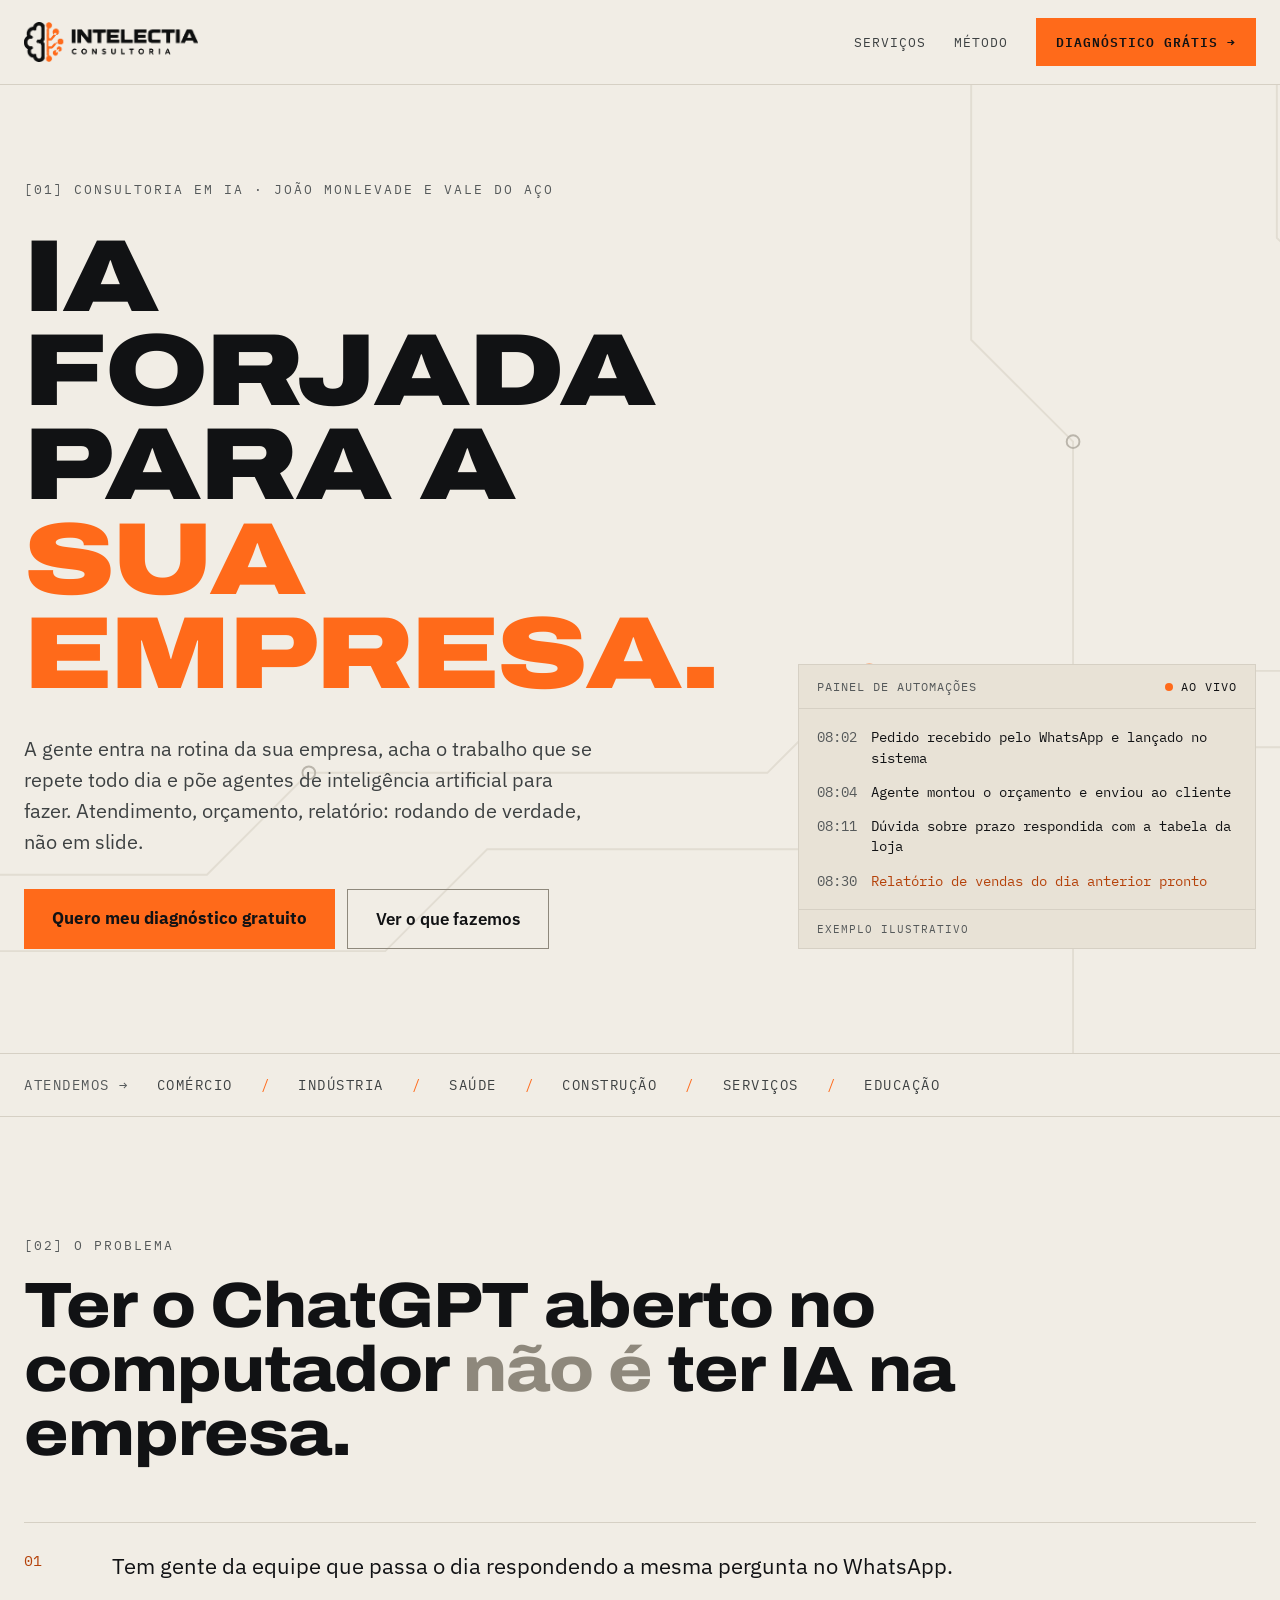
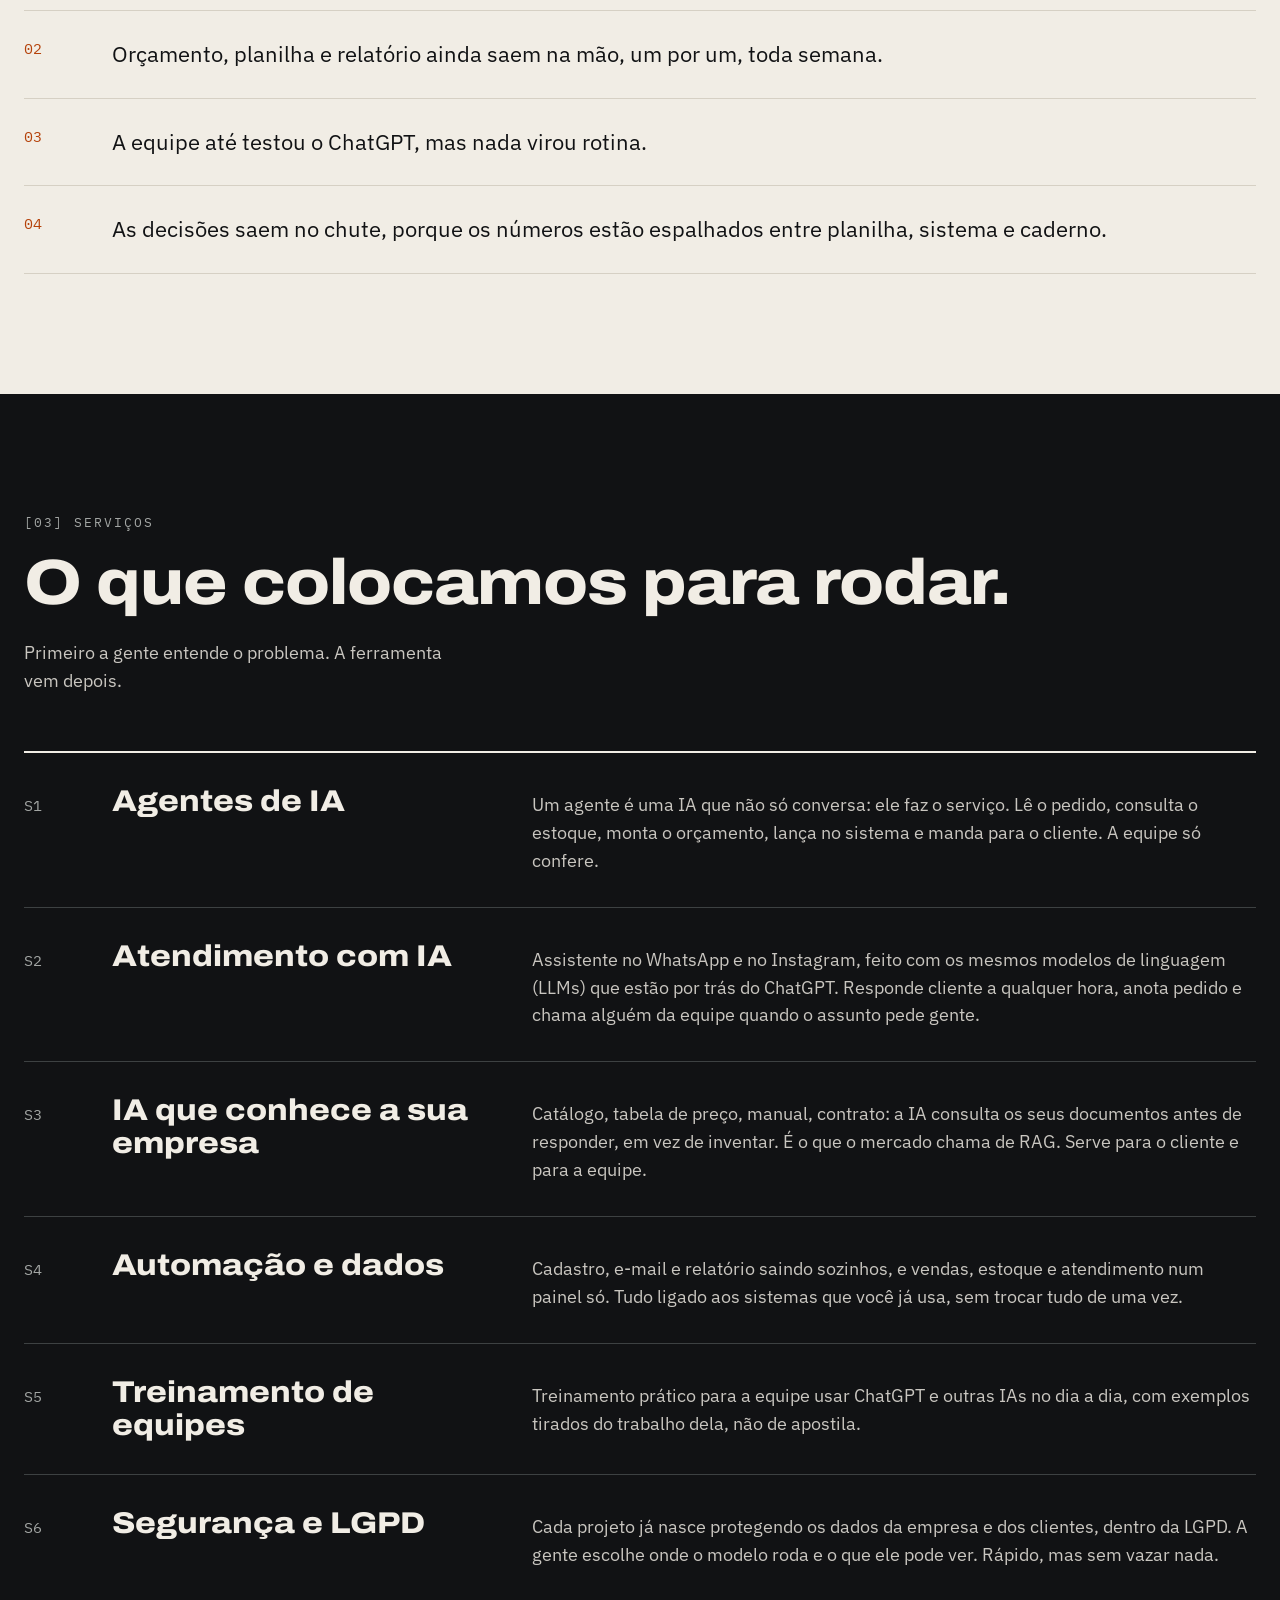
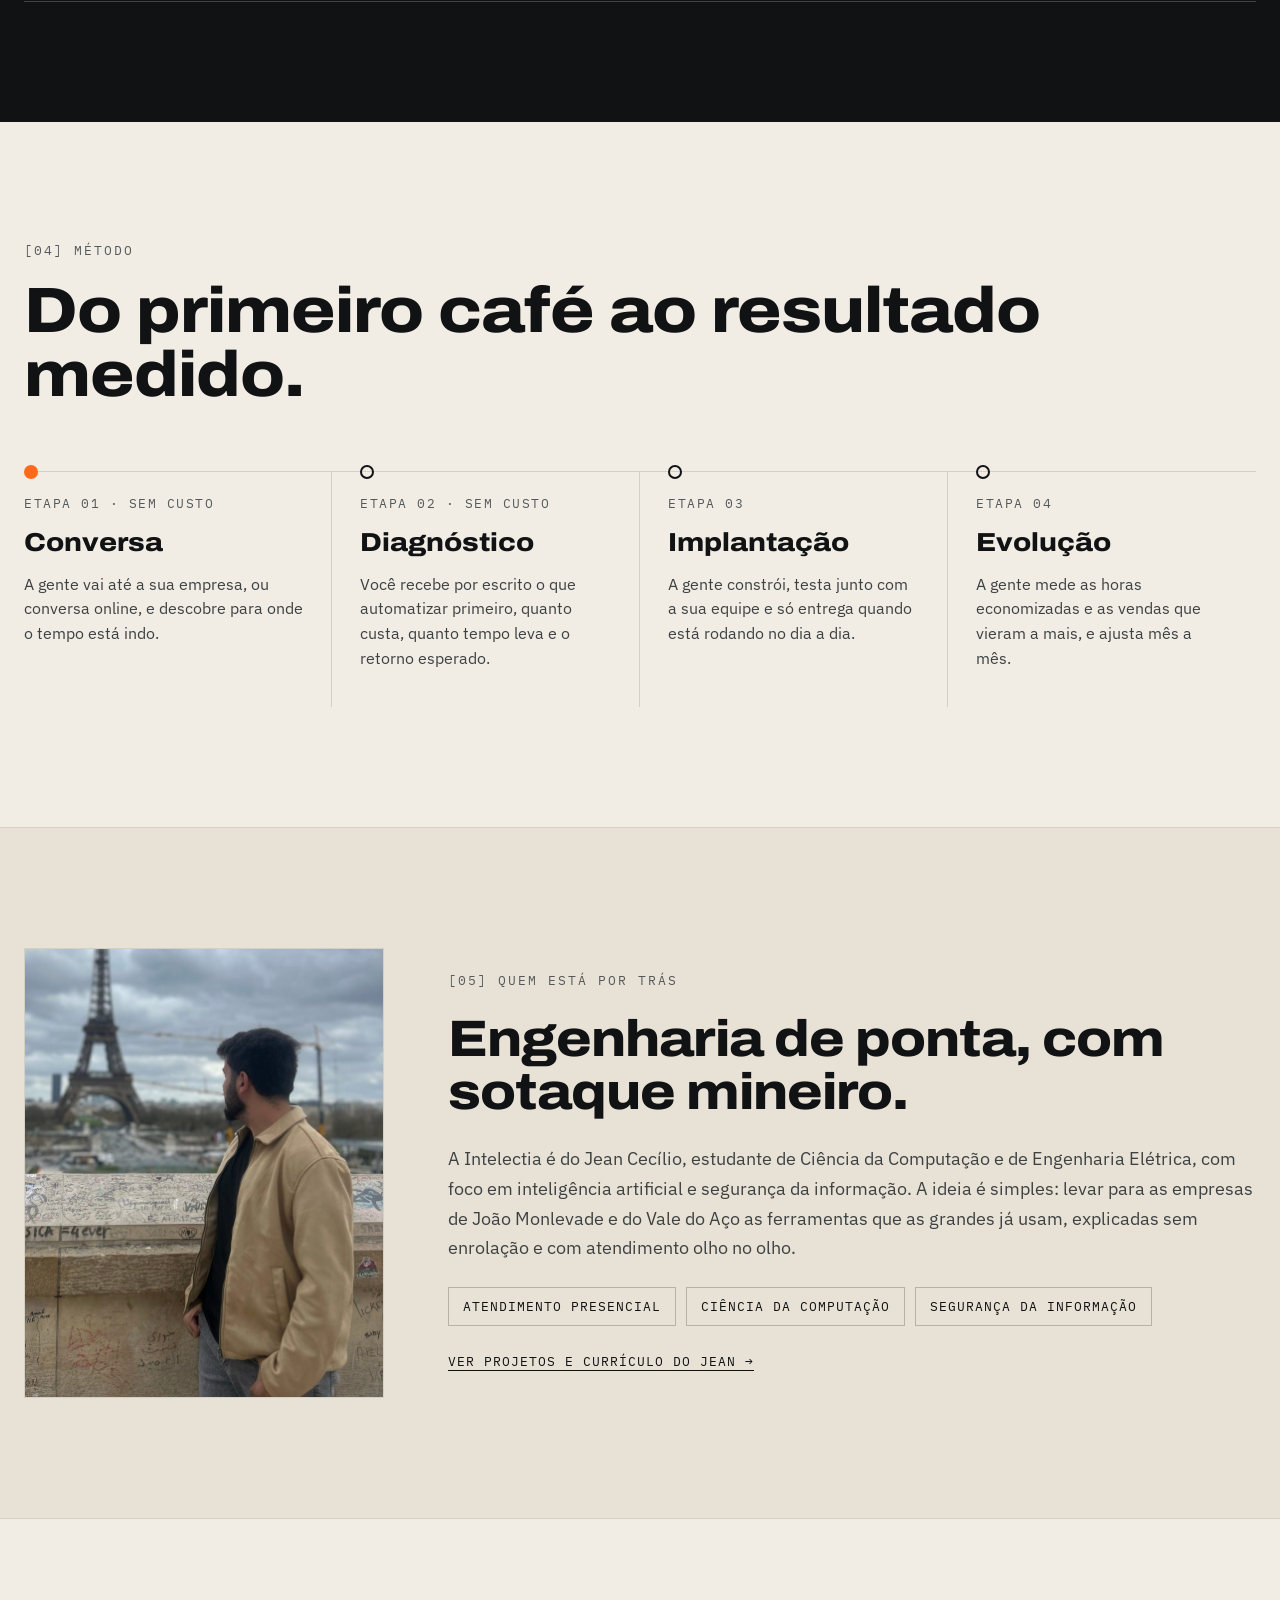
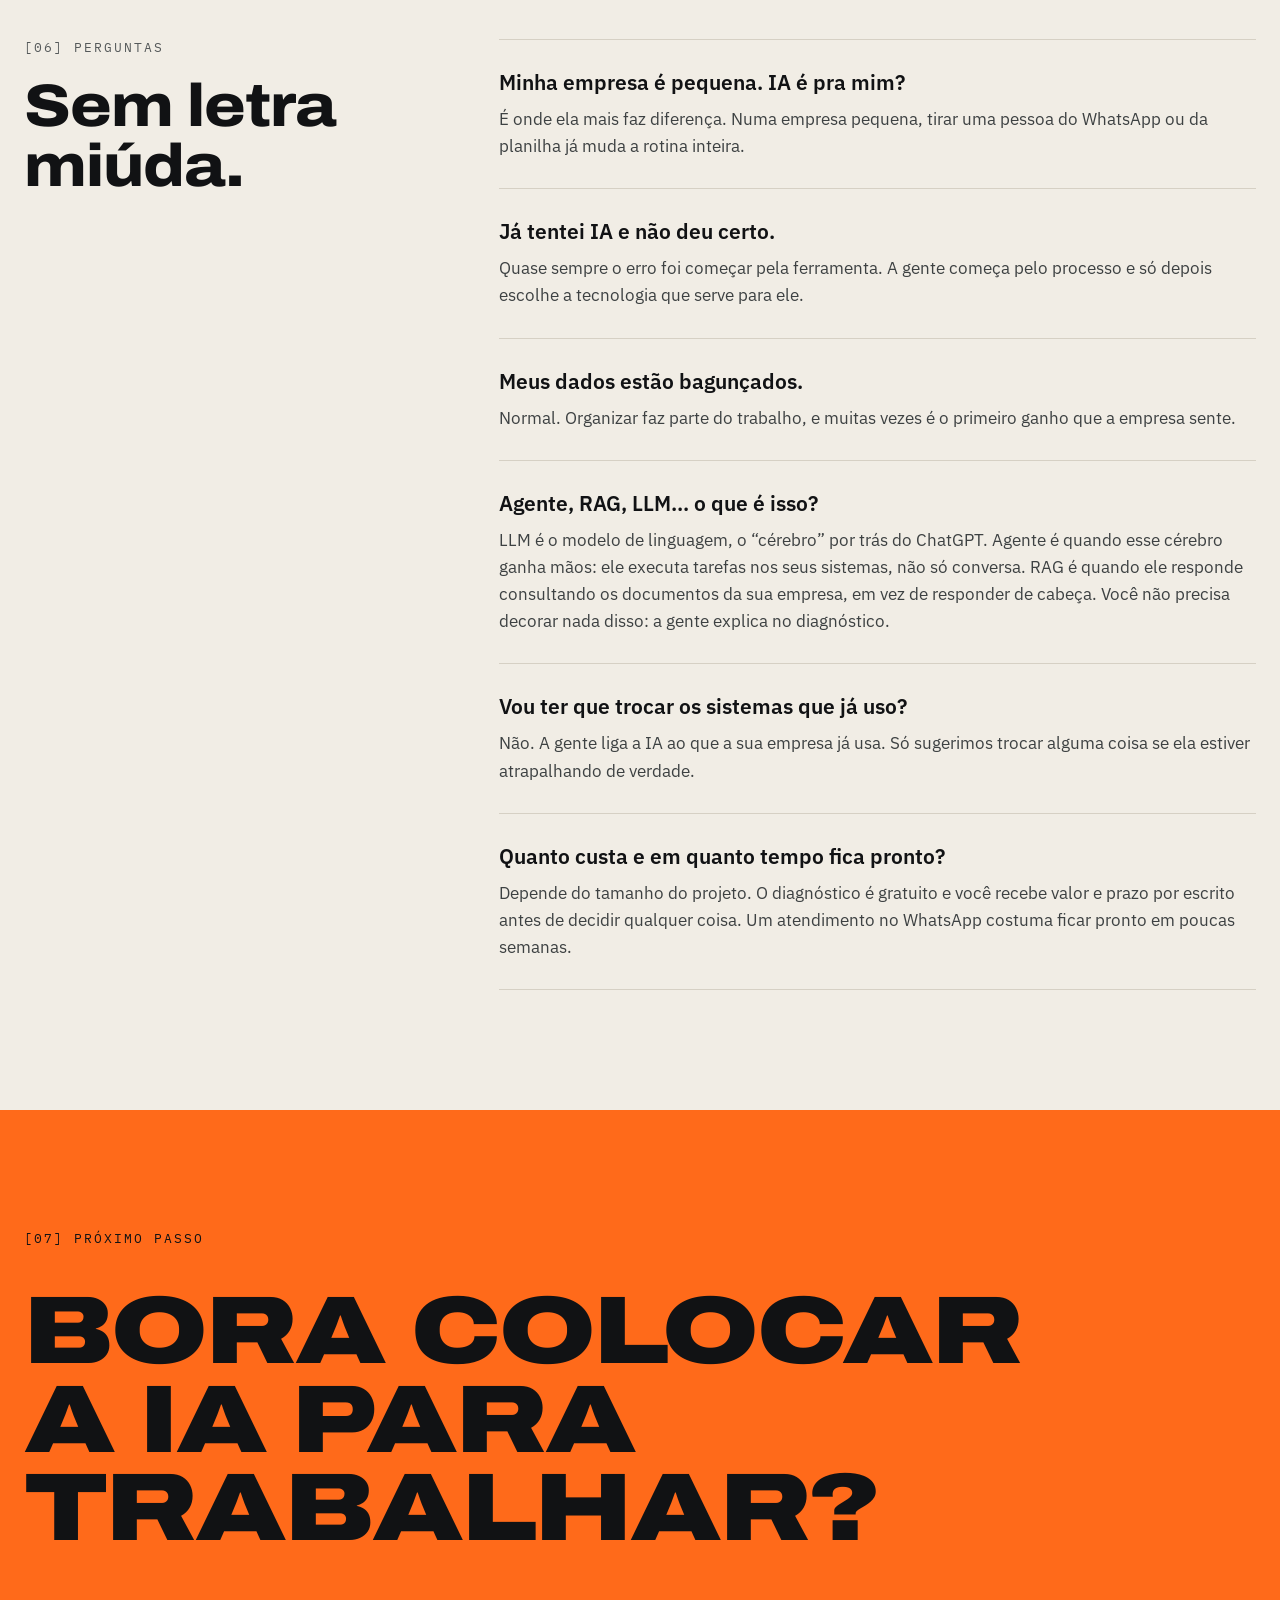
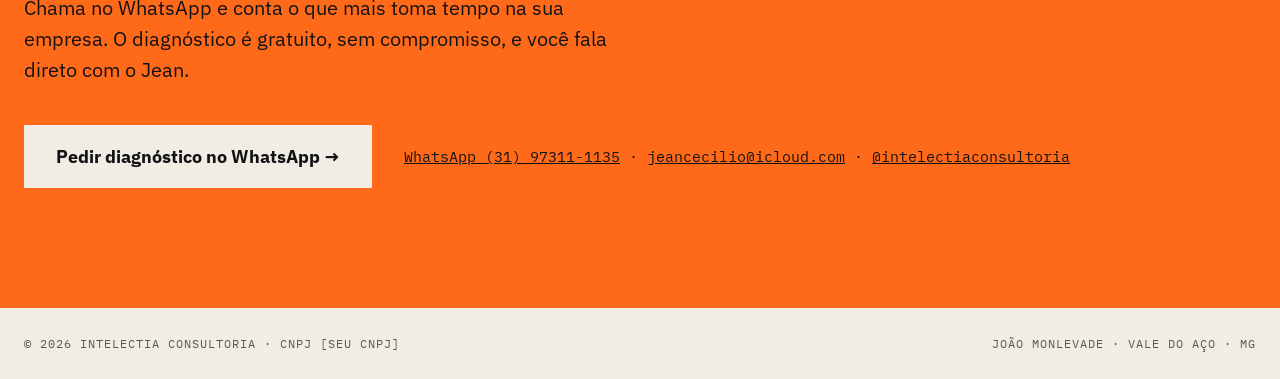
==== index.html @ af8f1d27 "Link para o site pessoal do Jean na seção do fundador - "Ver projetos e currículo do Jean →" abre je" ====
<!doctype html>
<html lang="pt-BR">
<head>
<meta charset="utf-8">
<meta name="viewport" content="width=device-width, initial-scale=1">
<title>Intelectia | Consultoria de IA em João Monlevade e Vale do Aço</title>
<meta name="description" content="Agentes de IA, atendimento no WhatsApp e automação para pequenas e médias empresas de João Monlevade e do Vale do Aço (MG). Diagnóstico gratuito.">
<!-- [SEU-DOMINIO]: troque em todo o projeto pelo domínio final (ex.: www.seudominio.com.br), aqui, no sitemap.xml e no robots.txt -->
<link rel="canonical" href="https://[SEU-DOMINIO]/">
<meta name="theme-color" content="#F1EDE5">
<meta property="og:type" content="website">
<meta property="og:locale" content="pt_BR">
<meta property="og:site_name" content="Intelectia Consultoria">
<meta property="og:url" content="https://[SEU-DOMINIO]/">
<meta property="og:title" content="Intelectia Consultoria | IA forjada para a sua empresa">
<meta property="og:description" content="Inteligência artificial para pequenas e médias empresas de João Monlevade e do Vale do Aço. Peça seu diagnóstico gratuito.">
<meta property="og:image" content="https://[SEU-DOMINIO]/assets/og-image.png">
<meta property="og:image:width" content="1200">
<meta property="og:image:height" content="630">
<meta property="og:image:alt" content="Intelectia Consultoria: IA forjada para a sua empresa. Consultoria em inteligência artificial em João Monlevade, MG.">
<meta name="twitter:card" content="summary_large_image">
<link rel="icon" href="assets/logo-icone.png">
<script type="application/ld+json">
{
  "@context": "https://schema.org",
  "@type": "ProfessionalService",
  "@id": "https://[SEU-DOMINIO]/#empresa",
  "name": "Intelectia Consultoria",
  "description": "Consultoria em inteligência artificial para pequenas e médias empresas: agentes de IA, atendimento com IA no WhatsApp e Instagram, assistentes com os documentos da empresa (RAG), automação, dados e painéis, treinamento de equipes e segurança e LGPD.",
  "url": "https://[SEU-DOMINIO]/",
  "logo": "https://[SEU-DOMINIO]/assets/logo-icone.png",
  "image": "https://[SEU-DOMINIO]/assets/og-image.png",
  "telephone": "+55-31-97311-1135",
  "email": "jeancecilio@icloud.com",
  "taxID": "[SEU CNPJ]",
  "address": {
    "@type": "PostalAddress",
    "addressLocality": "João Monlevade",
    "addressRegion": "MG",
    "addressCountry": "BR"
  },
  "areaServed": [
    { "@type": "City", "name": "João Monlevade" },
    { "@type": "Place", "name": "Vale do Aço, MG" }
  ],
  "founder": { "@type": "Person", "name": "Jean Cecílio", "url": "https://jeancecilio.vercel.app" },
  "knowsLanguage": "pt-BR",
  "sameAs": ["https://www.instagram.com/intelectiaconsultoria/"]
}
</script>
<link rel="preconnect" href="https://fonts.googleapis.com">
<link rel="preconnect" href="https://fonts.gstatic.com" crossorigin>
<link href="https://fonts.googleapis.com/css2?family=Archivo:wdth,wght@62..125,400..900&family=IBM+Plex+Sans:wght@400;500;600&family=IBM+Plex+Mono:wght@400;500;600&display=swap" rel="stylesheet">
<link rel="stylesheet" href="styles.css">
<script>document.documentElement.classList.add('js')</script>
<script src="main.js" defer></script>
</head>
<!-- [05] Resultados está ESCONDIDA até haver cases reais.
     Para reativar: apague a classe "sem-resultados" abaixo. A numeração [01]…[08] se ajusta sozinha. -->
<body class="sem-resultados">
<div class="page">

<header class="site-header">
<div class="container site-header__inner">
<a href="#topo" class="brand"><img src="assets/logo-horizontal-claro.png" alt="Intelectia Consultoria" class="brand__logo"></a>
<button type="button" class="menu-toggle" aria-expanded="false" aria-controls="menu"><span class="menu-toggle__icon" aria-hidden="true"></span><span class="menu-toggle__text">Menu</span></button>
<nav id="menu" aria-label="Principal" class="site-nav">
<a href="#servicos" class="site-nav__link">Serviços</a>
<a href="#metodo" class="site-nav__link">Método</a>
<a href="#resultados" class="site-nav__link nav-resultados">Resultados</a>
<a href="#contato" class="btn btn--nav" data-whatsapp>Diagnóstico grátis →</a>
</nav>
</div>
</header>

<section id="topo" class="hero">
<svg viewBox="0 0 1440 760" preserveAspectRatio="xMidYMid slice" aria-hidden="true" class="hero__bg">
<path d="M0 620 H380 L460 540 H820 L900 460 H1440" fill="none" stroke="#D6D0C4" stroke-width="1.5"/>
<path d="M0 680 H520 L600 600 H1100 L1180 520 H1440" fill="none" stroke="#D6D0C4" stroke-width="1.5"/>
<path d="M980 0 V200 L1060 280 V760" fill="none" stroke="#D6D0C4" stroke-width="1.5"/>
<path d="M1220 0 V120 L1300 200 V760" fill="none" stroke="#D6D0C4" stroke-width="1.5"/>
<circle cx="900" cy="460" r="6" fill="var(--accent)"/>
<circle cx="1060" cy="280" r="5" fill="none" stroke="#8E887C" stroke-width="1.5"/>
<circle cx="460" cy="540" r="5" fill="none" stroke="#8E887C" stroke-width="1.5"/>
<circle cx="1180" cy="520" r="5" fill="none" stroke="#8E887C" stroke-width="1.5"/>
</svg>
<div class="container hero__inner">
<div class="hero__text">
<p class="label"><span class="secao-num"></span> Consultoria em IA · João Monlevade e Vale do Aço</p>
<h1 class="hero__title">IA forjada para a <span class="hl">sua empresa.</span></h1>
<p class="hero__lead">A gente entra na rotina da sua empresa, acha o trabalho que se repete todo dia e põe agentes de inteligência artificial para fazer. Atendimento, orçamento, relatório: rodando de verdade, não em slide.</p>
<div class="btn-row">
<a href="#contato" class="btn btn--primary" data-whatsapp>Quero meu diagnóstico gratuito</a>
<a href="#servicos" class="btn btn--outline">Ver o que fazemos</a>
</div>
</div>
<div class="panel">
<div class="panel__head">
<span>Painel de automações</span>
<span class="panel__live"><span class="panel__dot"></span>Ao vivo</span>
</div>
<div class="panel__body">
<div class="panel__row"><span class="panel__time">08:02</span><span>Pedido recebido pelo WhatsApp e lançado no sistema</span></div>
<div class="panel__row"><span class="panel__time">08:04</span><span>Agente montou o orçamento e enviou ao cliente</span></div>
<div class="panel__row"><span class="panel__time">08:11</span><span>Dúvida sobre prazo respondida com a tabela da loja</span></div>
<div class="panel__row"><span class="panel__time">08:30</span><span class="panel__highlight">Relatório de vendas do dia anterior pronto</span></div>
</div>
<p class="panel__foot">Exemplo ilustrativo</p>
</div>
</div>
</section>

<section aria-label="Setores atendidos" class="sectors">
<div class="container sectors__inner">
<span class="sectors__lead">Atendemos →</span>
<span>Comércio</span><span class="hl">/</span>
<span>Indústria</span><span class="hl">/</span>
<span>Saúde</span><span class="hl">/</span>
<span>Construção</span><span class="hl">/</span>
<span>Serviços</span><span class="hl">/</span>
<span>Educação</span>
</div>
</section>

<section aria-label="O problema" class="container section stack">
<div class="section-head">
<p class="label"><span class="secao-num"></span> O problema</p>
<h2 class="h2 h2--wide">Ter o ChatGPT aberto no computador <span class="h2__dim">não é</span> ter IA na empresa.</h2>
</div>
<div class="rows">
<div class="pain"><span class="pain__num">01</span><p class="pain__text">Tem gente da equipe que passa o dia respondendo a mesma pergunta no WhatsApp.</p></div>
<div class="pain"><span class="pain__num">02</span><p class="pain__text">Orçamento, planilha e relatório ainda saem na mão, um por um, toda semana.</p></div>
<div class="pain"><span class="pain__num">03</span><p class="pain__text">A equipe até testou o ChatGPT, mas nada virou rotina.</p></div>
<div class="pain"><span class="pain__num">04</span><p class="pain__text">As decisões saem no chute, porque os números estão espalhados entre planilha, sistema e caderno.</p></div>
</div>
</section>

<section id="servicos" class="section-dark">
<div class="container section stack">
<div class="services__head">
<div class="section-head">
<p class="label label--on-dark"><span class="secao-num"></span> Serviços</p>
<h2 class="h2">O que colocamos para rodar.</h2>
</div>
<p class="services__intro">Primeiro a gente entende o problema. A ferramenta vem depois.</p>
</div>
<div class="services__list">
<div class="service"><span class="service__code">S1</span><h3 class="service__title">Agentes de IA</h3><p class="service__text">Um agente é uma IA que não só conversa: ele faz o serviço. Lê o pedido, consulta o estoque, monta o orçamento, lança no sistema e manda para o cliente. A equipe só confere.</p></div>
<div class="service"><span class="service__code">S2</span><h3 class="service__title">Atendimento com IA</h3><p class="service__text">Assistente no WhatsApp e no Instagram, feito com os mesmos modelos de linguagem (LLMs) que estão por trás do ChatGPT. Responde cliente a qualquer hora, anota pedido e chama alguém da equipe quando o assunto pede gente.</p></div>
<div class="service"><span class="service__code">S3</span><h3 class="service__title">IA que conhece a sua empresa</h3><p class="service__text">Catálogo, tabela de preço, manual, contrato: a IA consulta os seus documentos antes de responder, em vez de inventar. É o que o mercado chama de RAG. Serve para o cliente e para a equipe.</p></div>
<div class="service"><span class="service__code">S4</span><h3 class="service__title">Automação e dados</h3><p class="service__text">Cadastro, e-mail e relatório saindo sozinhos, e vendas, estoque e atendimento num painel só. Tudo ligado aos sistemas que você já usa, sem trocar tudo de uma vez.</p></div>
<div class="service"><span class="service__code">S5</span><h3 class="service__title">Treinamento de equipes</h3><p class="service__text">Treinamento prático para a equipe usar ChatGPT e outras IAs no dia a dia, com exemplos tirados do trabalho dela, não de apostila.</p></div>
<div class="service"><span class="service__code">S6</span><h3 class="service__title">Segurança e LGPD</h3><p class="service__text">Cada projeto já nasce protegendo os dados da empresa e dos clientes, dentro da LGPD. A gente escolhe onde o modelo roda e o que ele pode ver. Rápido, mas sem vazar nada.</p></div>
</div>
</div>
</section>

<section id="metodo" class="container section stack stack--64">
<div class="section-head">
<p class="label"><span class="secao-num"></span> Método</p>
<h2 class="h2">Do primeiro café ao resultado medido.</h2>
</div>
<div class="steps">
<div class="step">
<span class="step__dot step__dot--active"></span>
<span class="step__tag">ETAPA 01 · SEM CUSTO</span>
<h3 class="step__title">Conversa</h3>
<p class="step__text">A gente vai até a sua empresa, ou conversa online, e descobre para onde o tempo está indo.</p>
</div>
<div class="step">
<span class="step__dot step__dot--idle"></span>
<span class="step__tag">ETAPA 02 · SEM CUSTO</span>
<h3 class="step__title">Diagnóstico</h3>
<p class="step__text">Você recebe por escrito o que automatizar primeiro, quanto custa, quanto tempo leva e o retorno esperado.</p>
</div>
<div class="step">
<span class="step__dot step__dot--idle"></span>
<span class="step__tag">ETAPA 03</span>
<h3 class="step__title">Implantação</h3>
<p class="step__text">A gente constrói, testa junto com a sua equipe e só entrega quando está rodando no dia a dia.</p>
</div>
<div class="step">
<span class="step__dot step__dot--idle"></span>
<span class="step__tag">ETAPA 04</span>
<h3 class="step__title">Evolução</h3>
<p class="step__text">A gente mede as horas economizadas e as vendas que vieram a mais, e ajusta mês a mês.</p>
</div>
</div>
</section>

<section id="resultados" class="results">
<div class="container section stack">
<div class="section-head">
<p class="label"><span class="secao-num"></span> Resultados</p>
<h2 class="h2">Antes e depois, em números.</h2>
</div>
<div class="cases">
<div class="case">
<span class="case__tag">CASE 01 · [SETOR]</span>
<span class="case__num">[−00h]</span>
<span class="case__unit">[por semana de trabalho manual]</span>
<p class="case__text">[Nome do cliente] — [o problema, o que foi implantado e o resultado.]</p>
</div>
<div class="case">
<span class="case__tag">CASE 02 · [SETOR]</span>
<span class="case__num">[+00%]</span>
<span class="case__unit">[em pedidos respondidos]</span>
<p class="case__text">[Nome do cliente] — [o problema, o que foi implantado e o resultado.]</p>
</div>
<div class="case">
<span class="case__tag">CASE 03 · [SETOR]</span>
<span class="case__num">[24h]</span>
<span class="case__unit">[de atendimento sem parar]</span>
<p class="case__text">[Nome do cliente] — [o problema, o que foi implantado e o resultado.]</p>
</div>
</div>
</div>
</section>

<section aria-label="Quem somos" class="about">
<div class="container section about__inner">
<div class="about__media">
<img src="assets/jean-cecilio.jpg" width="720" height="900" loading="lazy" alt="Jean Cecílio, fundador da Intelectia Consultoria" class="about__photo">
</div>
<div class="about__text">
<p class="label"><span class="secao-num"></span> Quem está por trás</p>
<h2 class="h2 h2--about">Engenharia de ponta, com sotaque mineiro.</h2>
<p class="about__bio">A Intelectia é do Jean Cecílio, estudante de Ciência da Computação e de Engenharia Elétrica, com foco em inteligência artificial e segurança da informação. A ideia é simples: levar para as empresas de João Monlevade e do Vale do Aço as ferramentas que as grandes já usam, explicadas sem enrolação e com atendimento olho no olho.</p>
<div class="tags">
<span class="tag">Atendimento presencial</span>
<span class="tag">Ciência da Computação</span>
<span class="tag">Segurança da informação</span>
</div>
<a href="https://jeancecilio.vercel.app" target="_blank" rel="noopener" class="about__link">Ver projetos e currículo do Jean →</a>
</div>
</div>
</section>

<section aria-label="Perguntas frequentes" class="container section faq">
<div class="faq__head">
<p class="label"><span class="secao-num"></span> Perguntas</p>
<h2 class="h2 h2--faq">Sem letra miúda.</h2>
</div>
<div class="faq__list">
<div class="faq__item"><h3 class="faq__q">Minha empresa é pequena. IA é pra mim?</h3><p class="faq__a">É onde ela mais faz diferença. Numa empresa pequena, tirar uma pessoa do WhatsApp ou da planilha já muda a rotina inteira.</p></div>
<div class="faq__item"><h3 class="faq__q">Já tentei IA e não deu certo.</h3><p class="faq__a">Quase sempre o erro foi começar pela ferramenta. A gente começa pelo processo e só depois escolhe a tecnologia que serve para ele.</p></div>
<div class="faq__item"><h3 class="faq__q">Meus dados estão bagunçados.</h3><p class="faq__a">Normal. Organizar faz parte do trabalho, e muitas vezes é o primeiro ganho que a empresa sente.</p></div>
<div class="faq__item"><h3 class="faq__q">Agente, RAG, LLM… o que é isso?</h3><p class="faq__a">LLM é o modelo de linguagem, o “cérebro” por trás do ChatGPT. Agente é quando esse cérebro ganha mãos: ele executa tarefas nos seus sistemas, não só conversa. RAG é quando ele responde consultando os documentos da sua empresa, em vez de responder de cabeça. Você não precisa decorar nada disso: a gente explica no diagnóstico.</p></div>
<div class="faq__item"><h3 class="faq__q">Vou ter que trocar os sistemas que já uso?</h3><p class="faq__a">Não. A gente liga a IA ao que a sua empresa já usa. Só sugerimos trocar alguma coisa se ela estiver atrapalhando de verdade.</p></div>
<div class="faq__item"><h3 class="faq__q">Quanto custa e em quanto tempo fica pronto?</h3><p class="faq__a">Depende do tamanho do projeto. O diagnóstico é gratuito e você recebe valor e prazo por escrito antes de decidir qualquer coisa. Um atendimento no WhatsApp costuma ficar pronto em poucas semanas.</p></div>
</div>
</section>

<section id="contato" class="cta">
<div class="container section stack stack--40">
<p class="label label--inherit"><span class="secao-num"></span> Próximo passo</p>
<h2 class="cta__title">Bora colocar a IA para trabalhar?</h2>
<p class="cta__text">Chama no WhatsApp e conta o que mais toma tempo na sua empresa. O diagnóstico é gratuito, sem compromisso, e você fala direto com o Jean.</p>
<div class="cta__row">
<a href="#contato" class="btn btn--light" data-whatsapp>Pedir diagnóstico no WhatsApp →</a>
<span class="cta__contacts"><span data-whatsapp-number>WhatsApp (31) 97311-1135</span> · <a href="mailto:jeancecilio@icloud.com">jeancecilio@icloud.com</a> · <a href="https://www.instagram.com/intelectiaconsultoria/" target="_blank" rel="noopener">@intelectiaconsultoria</a></span>
</div>
</div>
</section>

<footer>
<div class="container site-footer__inner">
<span>© 2026 Intelectia Consultoria · CNPJ [SEU CNPJ]</span>
<span>João Monlevade · Vale do Aço · MG</span>
</div>
</footer>

</div>

<a href="#contato" class="wa-float is-hidden" data-whatsapp aria-label="Pedir diagnóstico gratuito pelo WhatsApp">
<svg class="wa-float__icon" viewBox="0 0 24 24" aria-hidden="true"><path d="M3 3h18v14H9l-6 4.5z" fill="none" stroke="currentColor" stroke-width="2" stroke-linejoin="miter"/><path d="M7 8.5h10M7 12h6" stroke="currentColor" stroke-width="2"/></svg>
<span>WhatsApp</span>
</a>
</body>
</html>
---- styles.css ----
:root {
  --accent: #FF6A1A;      /* laranja do logo — fundos, pontos, títulos grandes */
  --accent-text: #B5420A; /* laranja escuro — textos pequenos sobre creme */
  --ink: #111214;         /* preto */
  --cream: #F1EDE5;       /* fundo principal */

  --text-2: #3D4142;      /* texto secundário sobre creme */
  --muted: #55595A;       /* rótulos e texto de apoio sobre creme */
  --stone: #8E887C;       /* contornos fortes e palavra apagada em título */
  --line: #D6D0C4;        /* linhas finas sobre creme */
  --sand: #E8E2D6;        /* fundo de painel e seção do fundador */
  --sand-2: #DDD6C8;      /* fundo do espaço da foto */
  --tag-line: #B9B2A4;    /* contorno das etiquetas */
  --dark-muted: #A3A6A4;  /* rótulos sobre preto */
  --dark-text: #C9C6C0;   /* texto secundário sobre preto */
  --dark-line: #3D4142;   /* linhas finas sobre preto */

  --font-display: 'Archivo', sans-serif;
  --font-body: 'IBM Plex Sans', system-ui, sans-serif;
  --font-mono: 'IBM Plex Mono', monospace;
}
*, *::before, *::after { box-sizing: border-box; }
html { scroll-behavior: smooth; }
body { margin: 0; background: var(--cream); -webkit-font-smoothing: antialiased; }
img { max-width: 100%; }
a { color: var(--accent-text); }
a:hover { opacity: .85; }
a:focus-visible, button:focus-visible { outline: 3px solid var(--accent); outline-offset: 3px; }
.cta a:focus-visible { outline-color: var(--ink); } /* laranja some sobre o fundo laranja */

/* ---------- Base da página ---------- */
.page { font-family: var(--font-body); color: var(--ink); background: var(--cream); width: 100%; overflow: hidden; }
.container { max-width: 1280px; margin: 0 auto; padding-left: 24px; padding-right: 24px; }
.section { padding-top: 120px; padding-bottom: 120px; }
.stack { display: flex; flex-direction: column; gap: 56px; }
.stack--40 { gap: 40px; }
.stack--64 { gap: 64px; }
.hl { color: var(--accent); }

/* Numeração das seções: [01], [02]… gerada pelo CSS, para não pular número quando uma seção está escondida */
.page { counter-reset: secao; }
.secao-num::before { counter-increment: secao; content: "[" counter(secao, decimal-leading-zero) "]"; }

/* Interruptor da seção [05] Resultados: classe "sem-resultados" no <body> esconde a seção e o link do menu */
.sem-resultados #resultados, .sem-resultados .nav-resultados { display: none; }

/* ---------- Tipografia ---------- */
.label { margin: 0; font-family: var(--font-mono); font-size: 13px; letter-spacing: 2px; text-transform: uppercase; color: var(--muted); }
.label--on-dark { color: var(--dark-muted); }
.label--inherit { color: inherit; }
.section-head { display: flex; flex-direction: column; gap: 20px; }
.h2 { margin: 0; font-family: var(--font-display); font-stretch: 112%; font-weight: 800; font-size: clamp(36px, 5vw, 68px); line-height: 1; letter-spacing: -1px; }
.h2--wide { max-width: 1000px; }
.h2--about { font-size: clamp(32px, 4vw, 52px); line-height: 1.05; }
.h2--faq { font-size: clamp(36px, 5vw, 60px); }
.h2__dim { color: var(--stone); }

/* ---------- Botões ---------- */
.btn { color: var(--ink); text-decoration: none; }
.btn--nav { background: var(--accent); padding: 13px 20px; font-weight: 600; min-height: 44px; display: inline-flex; align-items: center; }
.btn--primary { background: var(--accent); padding: 18px 28px; font-weight: 700; font-size: 17px; }
.btn--outline { padding: 18px 28px; font-weight: 600; font-size: 17px; border: 1px solid var(--stone); }
.btn--light { background: var(--cream); padding: 20px 32px; font-weight: 700; font-size: 18px; }
.btn-row { display: flex; flex-wrap: wrap; gap: 12px; }

/* ---------- Header ---------- */
.site-header { border-bottom: 1px solid var(--line); }
.site-header__inner { padding-top: 18px; padding-bottom: 18px; display: flex; flex-wrap: wrap; align-items: center; justify-content: space-between; gap: 16px; }
.brand { display: flex; align-items: center; text-decoration: none; }
.brand__logo { height: 40px; width: auto; display: block; }
.site-nav { display: flex; flex-wrap: wrap; align-items: center; gap: 28px; font-family: var(--font-mono); font-size: 13px; letter-spacing: 1px; text-transform: uppercase; }
.site-nav__link { color: var(--text-2); text-decoration: none; }
.menu-toggle { display: none; }

/* ---------- [01] Hero ---------- */
.hero { position: relative; border-bottom: 1px solid var(--line); }
.hero__bg { position: absolute; inset: 0; width: 100%; height: 100%; opacity: 0.55; }
.hero__inner { position: relative; padding-top: 96px; padding-bottom: 104px; display: flex; flex-wrap: wrap; align-items: flex-end; gap: 56px; }
.hero__text { flex: 1 1 640px; min-width: 0; display: flex; flex-direction: column; gap: 32px; }
.hero__title { margin: 0; font-family: var(--font-display); font-stretch: 125%; font-weight: 900; font-size: clamp(48px, 8vw, 112px); line-height: 0.92; letter-spacing: -2px; text-transform: uppercase; }
.hero__lead { margin: 0; font-size: 20px; line-height: 1.55; color: var(--text-2); max-width: 580px; }

/* Painel de automações (exemplo ilustrativo) */
.panel { flex: 1 1 380px; min-width: 0; max-width: 460px; background: var(--sand); border: 1px solid var(--line); font-family: var(--font-mono); }
.panel__head { display: flex; justify-content: space-between; align-items: center; padding: 14px 18px; border-bottom: 1px solid var(--line); font-size: 12px; letter-spacing: 1px; text-transform: uppercase; color: var(--muted); }
.panel__live { display: flex; align-items: center; gap: 8px; color: var(--ink); }
.panel__dot { width: 8px; height: 8px; border-radius: 50%; background: var(--accent); }
.panel__body { padding: 18px; display: flex; flex-direction: column; gap: 14px; font-size: 14px; line-height: 1.45; }
.panel__row { display: flex; gap: 14px; }
.panel__time { color: var(--muted); }
.panel__highlight { color: var(--accent-text); }
.panel__foot { margin: 0; padding: 12px 18px; border-top: 1px solid var(--line); font-size: 11px; letter-spacing: 1px; text-transform: uppercase; color: var(--muted); }

/* ---------- Setores ---------- */
.sectors { border-bottom: 1px solid var(--line); }
.sectors__inner { padding-top: 22px; padding-bottom: 22px; display: flex; flex-wrap: wrap; align-items: center; gap: 12px 28px; font-family: var(--font-mono); font-size: 14px; letter-spacing: 1.5px; text-transform: uppercase; color: var(--text-2); }
.sectors__lead { color: var(--muted); }

/* ---------- [02] O problema ---------- */
.rows { display: flex; flex-direction: column; border-top: 1px solid var(--line); }
.pain { display: flex; flex-wrap: wrap; gap: 12px 40px; padding: 28px 0; border-bottom: 1px solid var(--line); }
.pain__num { font-family: var(--font-mono); color: var(--accent-text); font-size: 15px; width: 48px; }
.pain__text { margin: 0; flex: 1 1 400px; font-size: 22px; line-height: 1.4; }

/* ---------- [03] Serviços (seção escura) ---------- */
.section-dark { background: var(--ink); color: var(--cream); }
.services__head { display: flex; flex-wrap: wrap; justify-content: space-between; align-items: flex-end; gap: 24px; }
.services__intro { margin: 0; font-size: 18px; line-height: 1.55; color: var(--dark-text); max-width: 420px; }
.services__list { display: flex; flex-direction: column; border-top: 2px solid var(--cream); }
.service { display: flex; flex-wrap: wrap; align-items: baseline; gap: 12px 40px; padding: 32px 0; border-bottom: 1px solid var(--dark-line); }
.service__code { font-family: var(--font-mono); font-size: 15px; width: 48px; color: var(--dark-muted); }
.service__title { margin: 0; flex: 0 1 380px; font-family: var(--font-display); font-stretch: 112%; font-weight: 800; font-size: 30px; line-height: 1.1; }
.service__text { margin: 0; flex: 1 1 360px; font-size: 18px; line-height: 1.55; color: var(--dark-text); }

/* ---------- [04] Método ---------- */
/* 1 coluna no celular, 2×2 no tablet, 4 no desktop. Cada etapa tem a própria linha de cima,
   para o ponto (margin-top negativo) cair sempre sobre ela. */
.steps { display: grid; grid-template-columns: 1fr; }
.step { padding: 36px 0; display: flex; flex-direction: column; gap: 16px; border-top: 1px solid var(--line); }
@media (min-width: 600px) {
  .steps { grid-template-columns: repeat(2, 1fr); }
  .step { padding: 36px 28px; }
  .step:nth-child(odd) { padding-left: 0; border-right: 1px solid var(--line); }
}
@media (min-width: 1024px) {
  .steps { grid-template-columns: repeat(4, 1fr); }
  .step, .step:nth-child(odd) { padding: 36px 28px; border-right: 1px solid var(--line); }
  .step:first-child { padding-left: 0; }
  .step:last-child { border-right: 0; }
}
.step__dot { width: 14px; height: 14px; border-radius: 50%; margin-top: -43px; }
.step__dot--active { background: var(--accent); }
.step__dot--idle { border: 2px solid var(--ink); }
.step__tag { font-family: var(--font-mono); font-size: 13px; letter-spacing: 1.5px; color: var(--muted); }
.step__title { margin: 0; font-family: var(--font-display); font-stretch: 112%; font-weight: 800; font-size: 26px; }
.step__text { margin: 0; font-size: 16px; line-height: 1.55; color: var(--text-2); }

/* ---------- [05] Resultados ---------- */
.results { border-top: 1px solid var(--line); }
/* 3 colunas só quando o número grande cabe; antes disso, um card por linha (sem buraco no grid). */
.cases { display: grid; grid-template-columns: 1fr; gap: 1px; background: var(--line); border: 1px solid var(--line); }
@media (min-width: 1120px) { .cases { grid-template-columns: repeat(3, 1fr); } }
.case { background: var(--cream); padding: 36px; display: flex; flex-direction: column; gap: 20px; }
.case__tag { font-family: var(--font-mono); font-size: 12px; letter-spacing: 1.5px; color: var(--muted); }
.case__num { font-family: var(--font-display); font-stretch: 125%; font-weight: 900; font-size: 64px; line-height: 1; color: var(--accent); }
.case__unit { font-size: 15px; color: var(--muted); }
.case__text { margin: 0; font-size: 17px; line-height: 1.55; color: var(--text-2); }

/* ---------- [06] Quem está por trás ---------- */
.about { background: var(--sand); border-top: 1px solid var(--line); border-bottom: 1px solid var(--line); }
.about__inner { display: flex; flex-wrap: wrap; gap: 64px; align-items: center; }
.about__media { flex: 0 1 360px; min-width: 0; }
.about__photo { display: block; width: 100%; height: auto; aspect-ratio: 4 / 5; object-fit: cover; border: 1px solid var(--line); background: var(--sand-2); }
.about__text { flex: 1 1 520px; min-width: 0; display: flex; flex-direction: column; gap: 24px; }
.about__bio { margin: 0; font-size: 18px; line-height: 1.65; color: var(--text-2); }
.tags { display: flex; flex-wrap: wrap; gap: 10px; font-family: var(--font-mono); font-size: 13px; letter-spacing: 1px; text-transform: uppercase; }
.tag { border: 1px solid var(--tag-line); padding: 10px 14px; }
.about__link { align-self: flex-start; display: inline-flex; align-items: center; min-height: 44px; margin: -10px 0; font-family: var(--font-mono); font-size: 13px; letter-spacing: 1px; text-transform: uppercase; color: var(--ink); text-underline-offset: 4px; }

/* ---------- [07] Perguntas frequentes ---------- */
.faq { display: flex; flex-wrap: wrap; gap: 56px; }
.faq__head { flex: 1 1 320px; min-width: 0; display: flex; flex-direction: column; gap: 20px; }
.faq__list { flex: 2 1 560px; min-width: 0; display: flex; flex-direction: column; border-top: 1px solid var(--line); }
.faq__item { padding: 28px 0; border-bottom: 1px solid var(--line); display: flex; flex-direction: column; gap: 10px; }
.faq__q { margin: 0; font-size: 21px; font-weight: 600; }
.faq__a { margin: 0; font-size: 17px; line-height: 1.6; color: var(--text-2); }

/* ---------- [08] CTA final ---------- */
.cta { background: var(--accent); color: var(--ink); }
.cta__title { margin: 0; font-family: var(--font-display); font-stretch: 125%; font-weight: 900; font-size: clamp(44px, 7.5vw, 104px); line-height: 0.92; letter-spacing: -2px; text-transform: uppercase; max-width: 1100px; }
.cta__text { margin: 0; font-size: 20px; line-height: 1.55; max-width: 620px; }
.cta__row { display: flex; flex-wrap: wrap; align-items: center; gap: 16px 32px; }
.cta__contacts { font-family: var(--font-mono); font-size: 15px; }
.cta__contacts a { color: inherit; }

/* ---------- Footer ---------- */
.site-footer__inner { padding-top: 28px; padding-bottom: 28px; display: flex; flex-wrap: wrap; justify-content: space-between; gap: 12px; font-family: var(--font-mono); font-size: 12px; letter-spacing: 1px; text-transform: uppercase; color: var(--muted); }

/* ---------- Botão flutuante de WhatsApp (só no celular) ---------- */
.wa-float { display: none; }
@media (max-width: 767px) {
  .wa-float { position: fixed; z-index: 50; right: 16px; bottom: calc(16px + env(safe-area-inset-bottom)); display: inline-flex; align-items: center; gap: 10px; min-height: 52px; padding: 0 18px; background: var(--accent); color: var(--ink); border: 1px solid var(--ink); font-family: var(--font-mono); font-size: 14px; font-weight: 600; letter-spacing: 1px; text-transform: uppercase; text-decoration: none; transition: opacity .2s, transform .2s, visibility .2s; }
  .wa-float__icon { width: 20px; height: 20px; }
  .wa-float:focus-visible { outline-color: var(--ink); }
  /* Some enquanto outro botão de WhatsApp já está na tela (hero, CTA final, menu aberto) */
  .js .wa-float.is-hidden { opacity: 0; visibility: hidden; transform: translateY(8px); }
}
@media (prefers-reduced-motion: reduce) { .wa-float { transition: none; } }

/* ---------- Tablet: foto do fundador ao lado do texto ---------- */
@media (min-width: 600px) and (max-width: 1023px) {
  .about__inner { gap: 40px; }
  .about__media { flex-basis: 240px; }
  .about__text { flex-basis: 360px; }
}

/* ---------- Celular (até 767px) ---------- */
@media (max-width: 767px) {
  .section { padding-top: 72px; padding-bottom: 72px; }
  .stack, .stack--64 { gap: 40px; }

  /* Menu: logo + botão; a navegação abre embaixo, em lista */
  .menu-toggle { display: inline-flex; align-items: center; gap: 10px; min-height: 44px; padding: 0 14px; background: transparent; border: 1px solid var(--stone); border-radius: 0; color: var(--ink); font-family: var(--font-mono); font-size: 13px; letter-spacing: 1px; text-transform: uppercase; cursor: pointer; }
  .menu-toggle__icon, .menu-toggle__icon::before, .menu-toggle__icon::after { display: block; width: 18px; height: 2px; background: currentColor; }
  .menu-toggle__icon { position: relative; }
  .menu-toggle__icon::before, .menu-toggle__icon::after { content: ""; position: absolute; left: 0; }
  .menu-toggle__icon::before { top: -5px; }
  .menu-toggle__icon::after { top: 5px; }
  .menu-toggle[aria-expanded="true"] .menu-toggle__icon { background: transparent; }
  .menu-toggle[aria-expanded="true"] .menu-toggle__icon::before { top: 0; transform: rotate(45deg); }
  .menu-toggle[aria-expanded="true"] .menu-toggle__icon::after { top: 0; transform: rotate(-45deg); }
  .site-nav { flex-basis: 100%; flex-direction: column; align-items: stretch; gap: 0; border-top: 1px solid var(--line); }
  .js .site-nav:not(.is-open) { display: none; }
  .site-nav__link { display: flex; align-items: center; min-height: 52px; border-bottom: 1px solid var(--line); }
  .site-nav .btn--nav { justify-content: center; margin-top: 16px; }

  /* Hero */
  .hero__inner { padding-top: 56px; padding-bottom: 64px; gap: 40px; }
  .hero__text { gap: 24px; }
  .hero__title { font-size: clamp(40px, 8vw, 112px); letter-spacing: -1px; }
  .hero__lead { font-size: 18px; }
  .btn-row { flex-direction: column; }
  .btn--primary, .btn--outline, .btn--light { display: block; text-align: center; }
  .panel__head { gap: 12px; }

  .sectors__inner { gap: 8px 16px; font-size: 13px; letter-spacing: 1px; }

  .pain { gap: 8px 40px; padding: 24px 0; }
  .pain__text { font-size: 19px; }

  .service { padding: 28px 0; }
  .service__title { font-size: 26px; }
  .service__text { font-size: 17px; }

  .case { padding: 28px; }
  .case__num { font-size: 52px; }

  .about__inner { gap: 40px; }
  .about__media { flex-basis: 240px; }

  .faq { gap: 40px; }
  .faq__q { font-size: 19px; }

  .cta__title { font-size: clamp(30px, 9.4vw, 57px); letter-spacing: -1px; }
  .btn--light { padding: 20px 24px; font-size: 17px; }
  .cta__text { font-size: 18px; }
  .cta__row { align-items: stretch; flex-direction: column; }

}
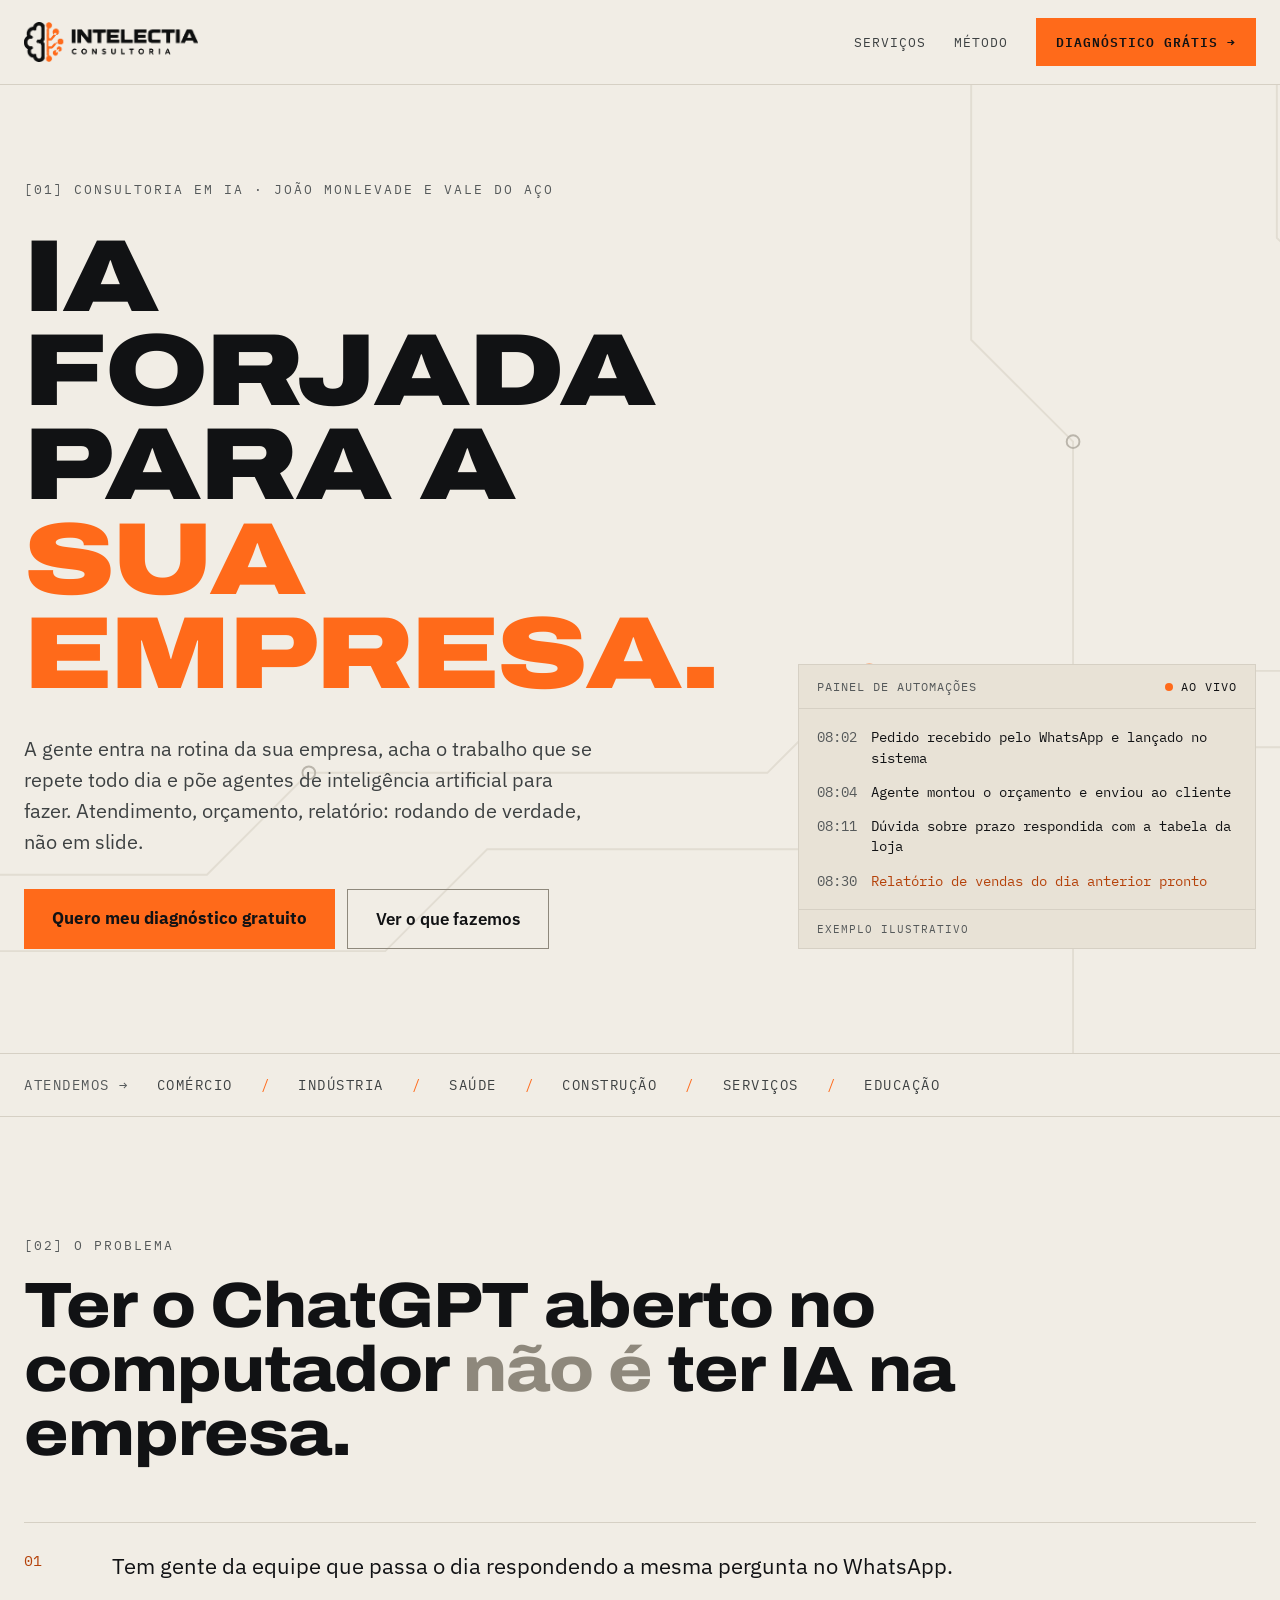
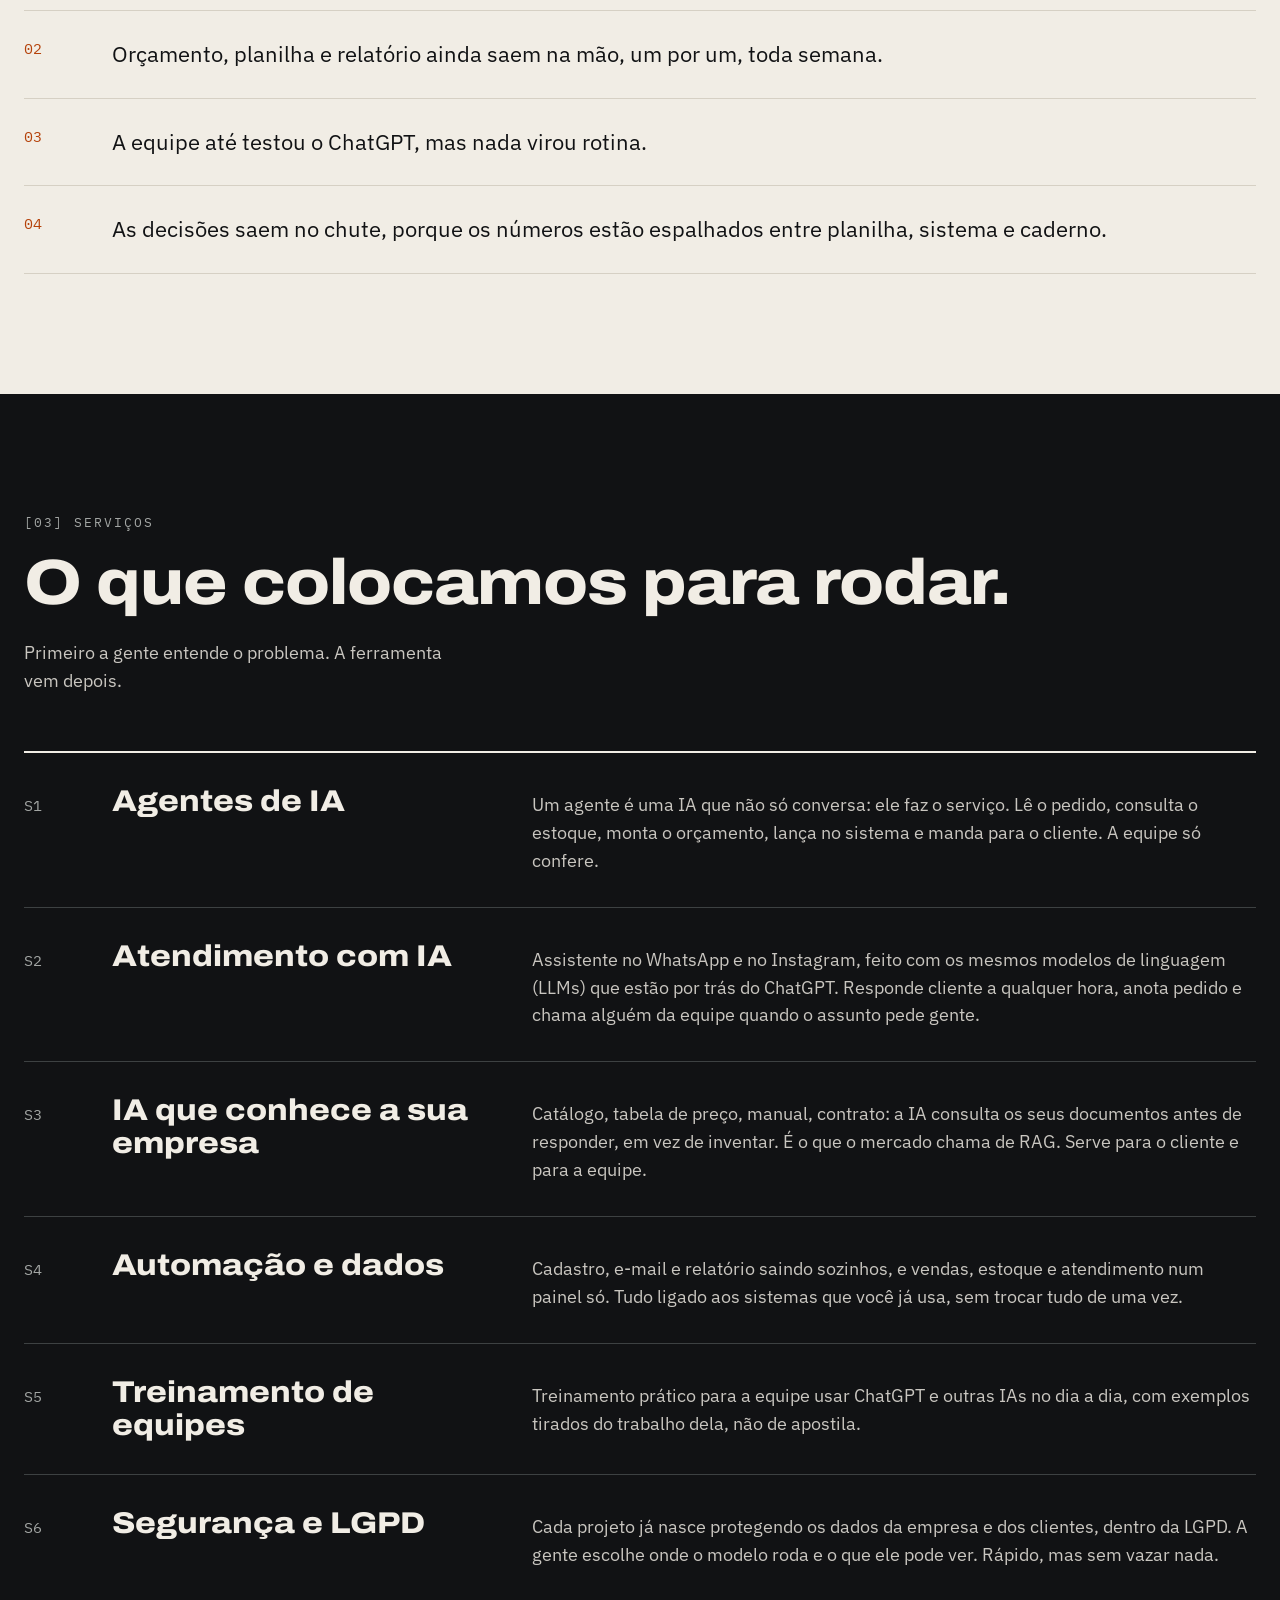
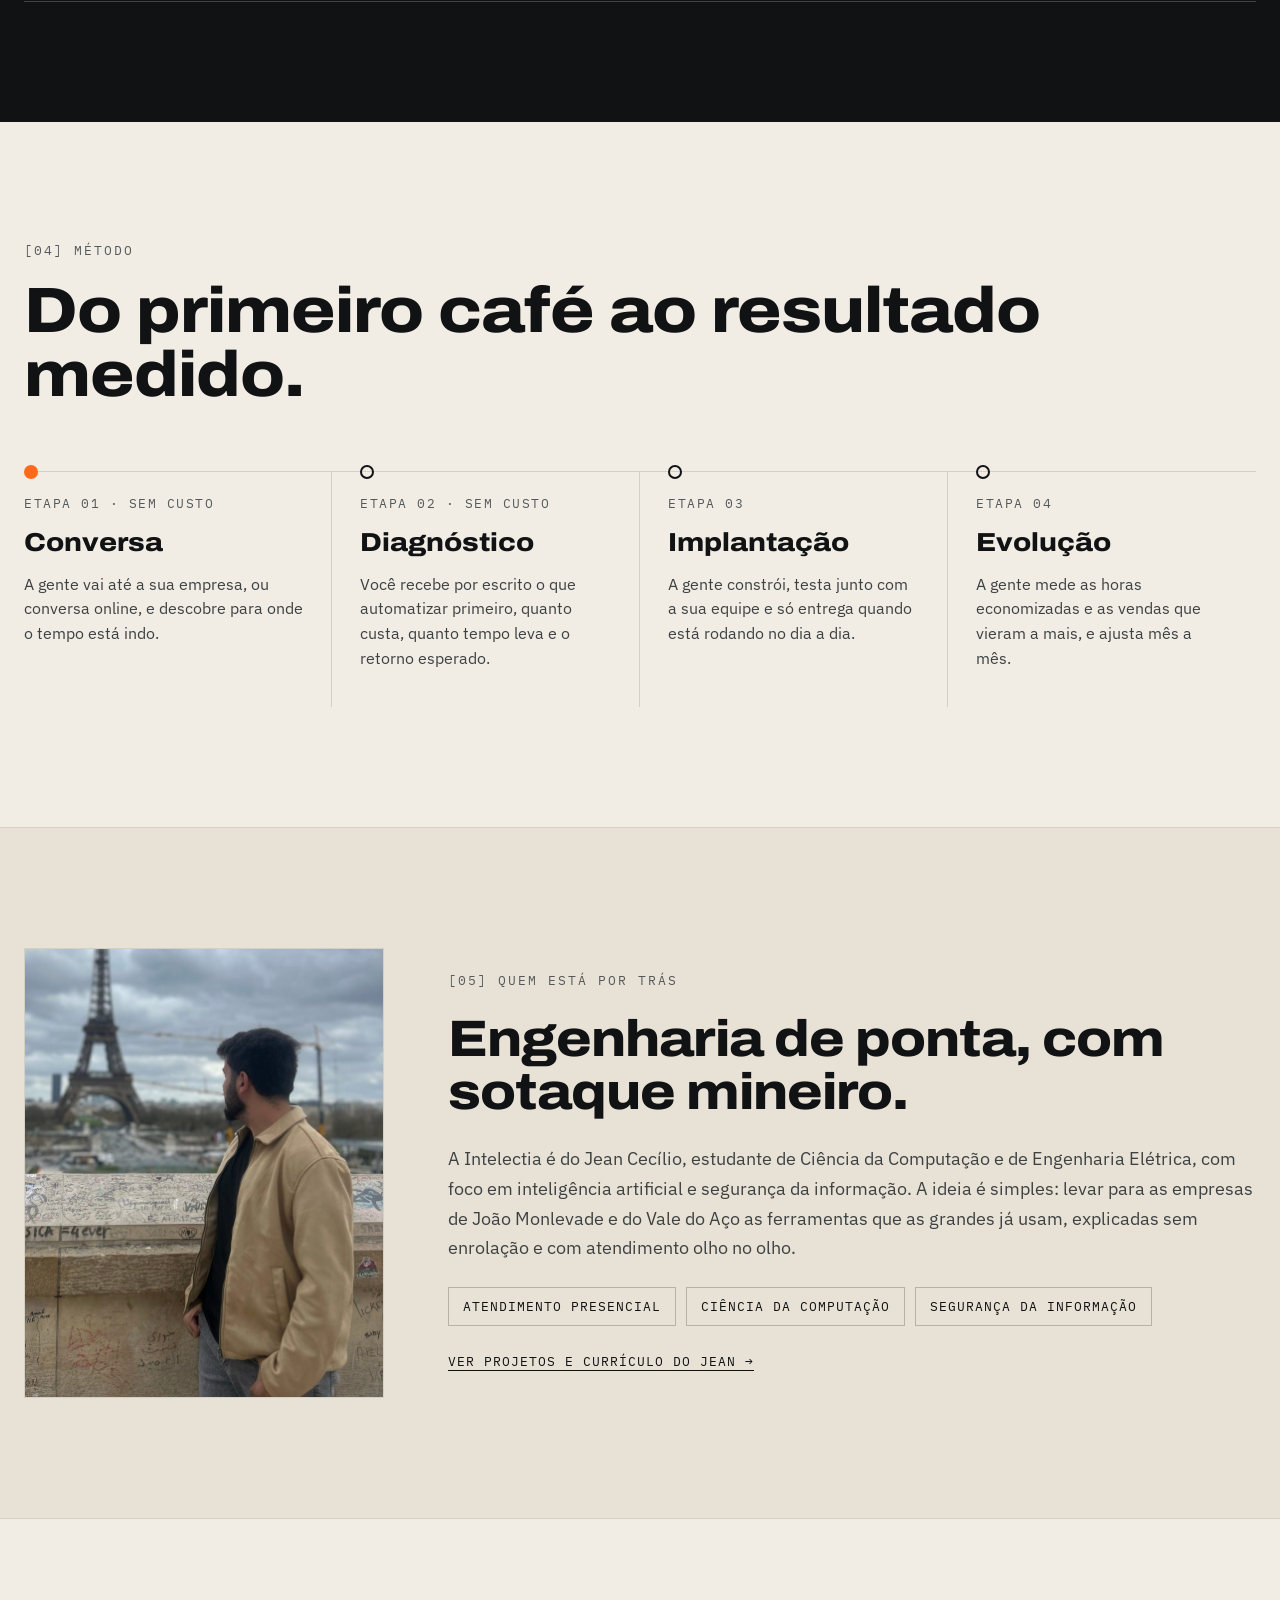
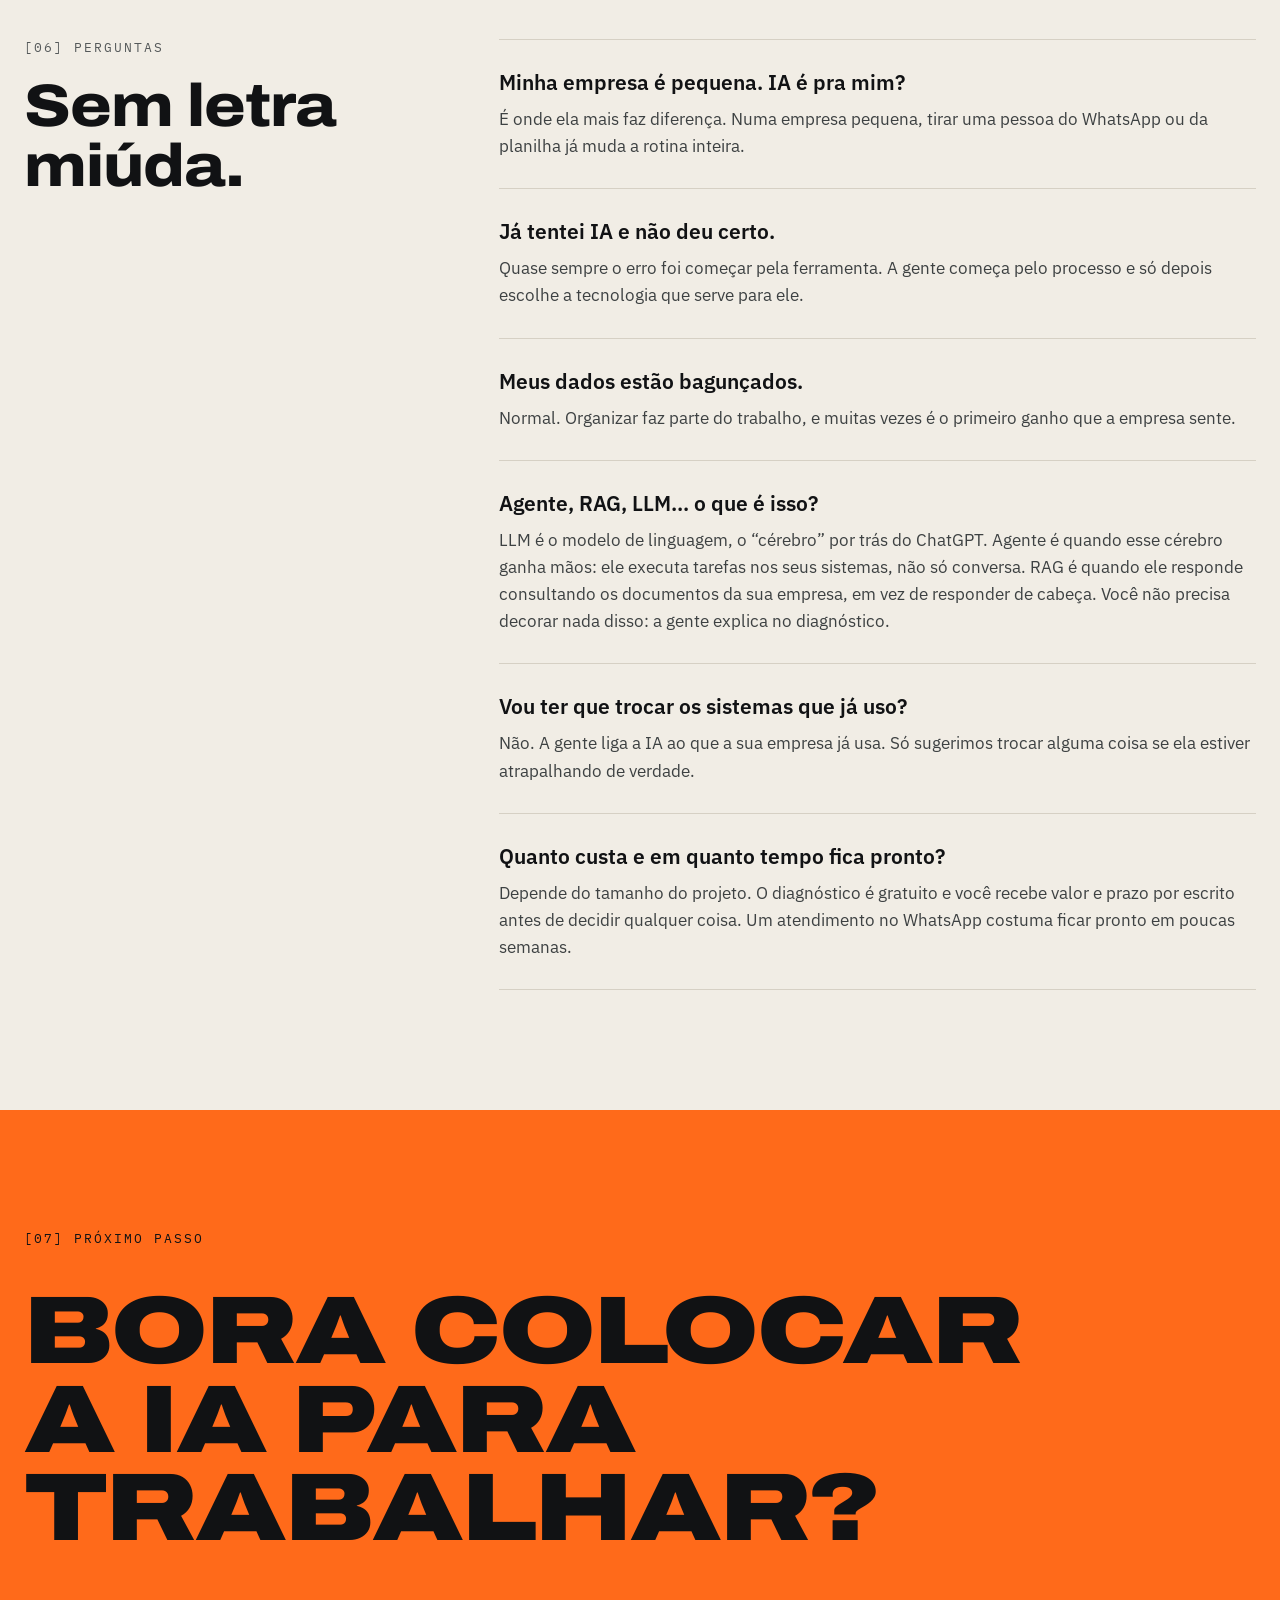
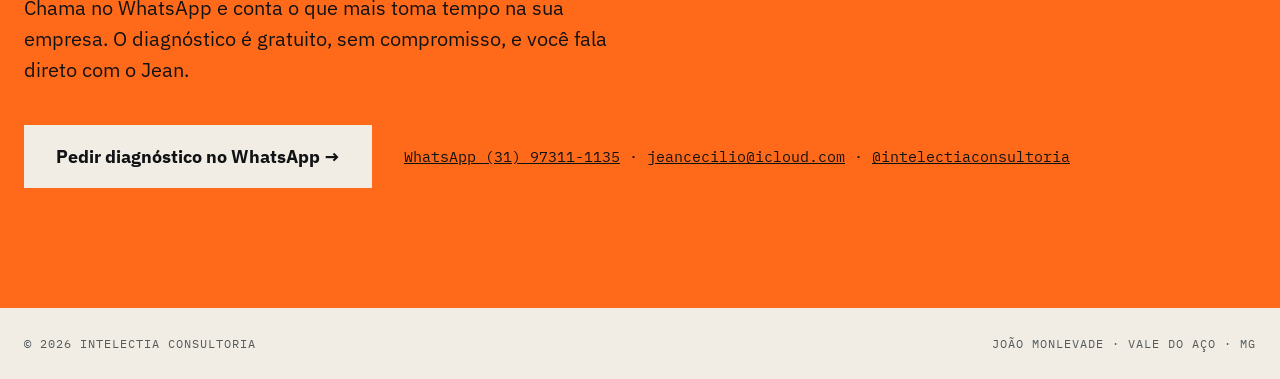
==== commit 34f642d9: "Tira o CNPJ do site até ter um Rodapé fica só "© 2026 Intelectia Consultoria" e o taxID sai do JSON-" ====
--- a/index.html
+++ b/index.html
@@ -32,7 +32,6 @@
   "image": "https://[SEU-DOMINIO]/assets/og-image.png",
   "telephone": "+55-31-97311-1135",
   "email": "jeancecilio@icloud.com",
-  "taxID": "[SEU CNPJ]",
   "address": {
     "@type": "PostalAddress",
     "addressLocality": "João Monlevade",
@@ -265,7 +264,7 @@
 
 <footer>
 <div class="container site-footer__inner">
-<span>© 2026 Intelectia Consultoria · CNPJ [SEU CNPJ]</span>
+<span>© 2026 Intelectia Consultoria</span>
 <span>João Monlevade · Vale do Aço · MG</span>
 </div>
 </footer>
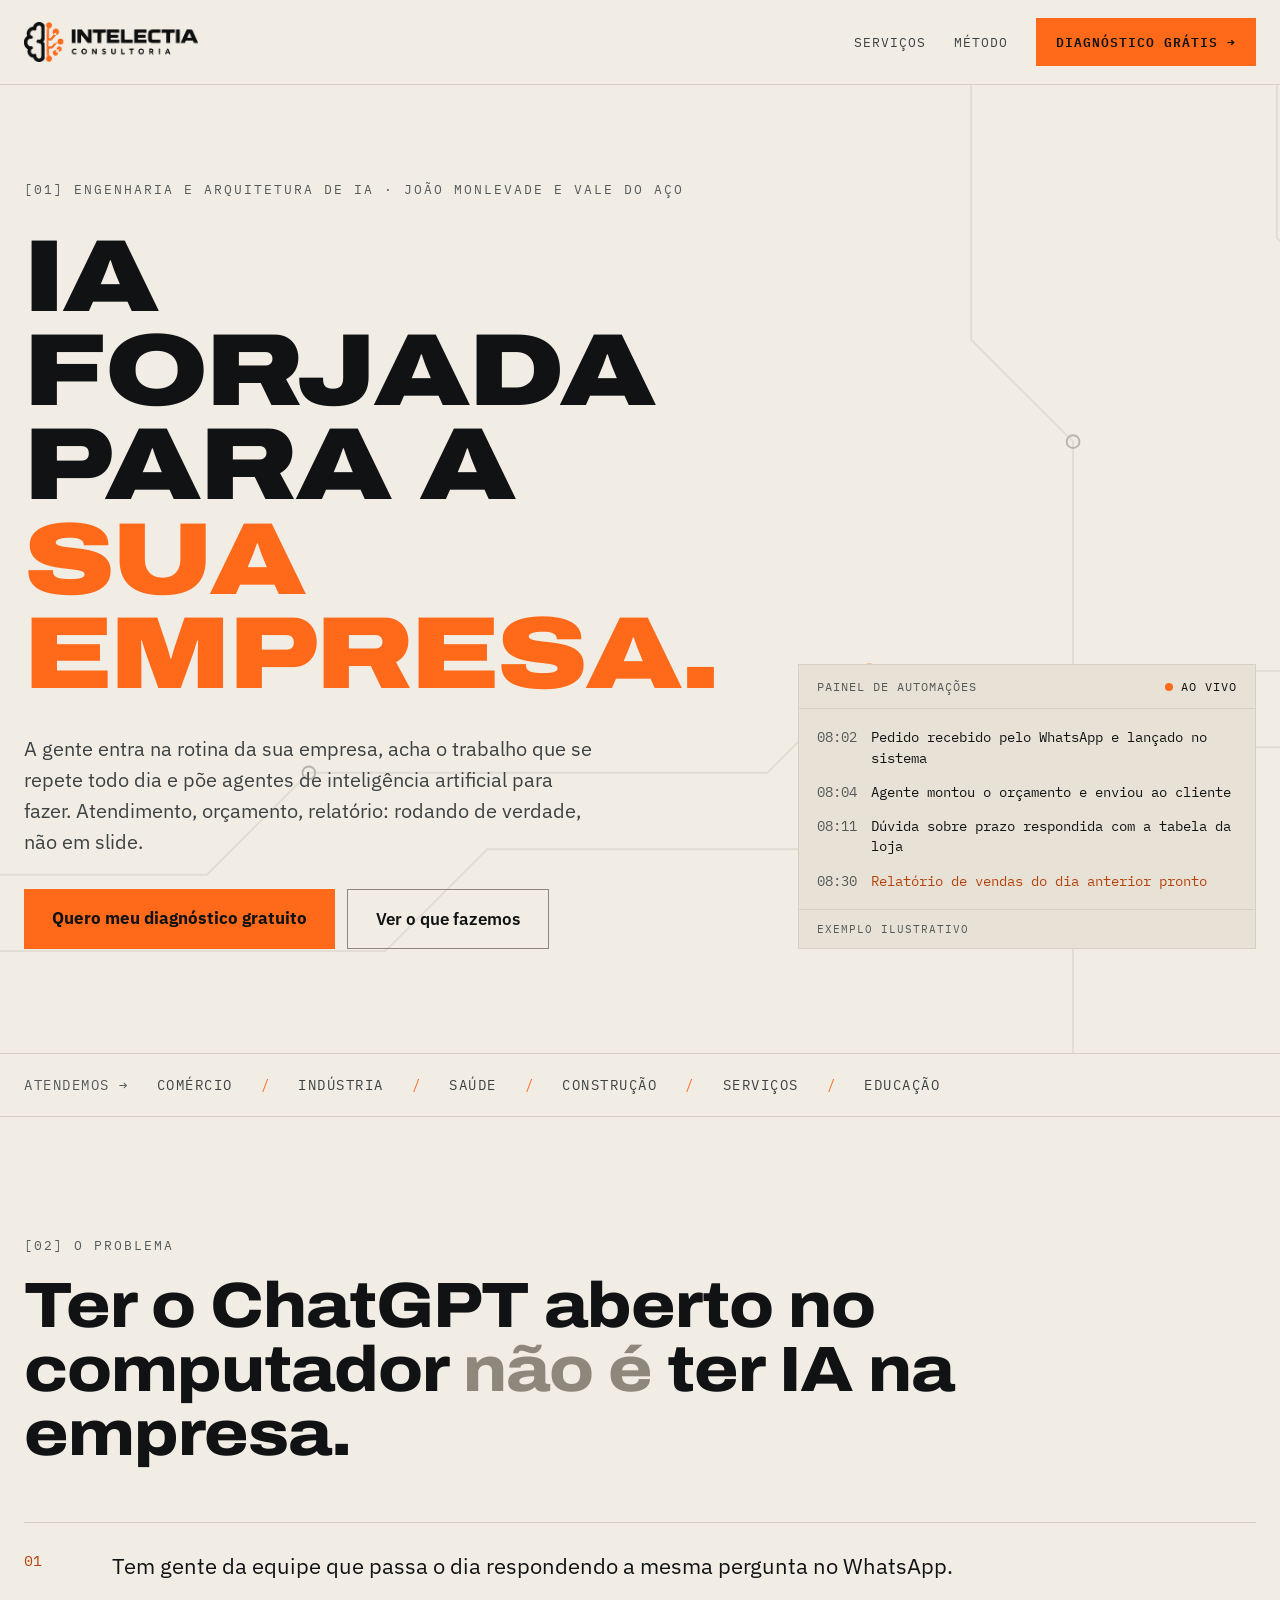
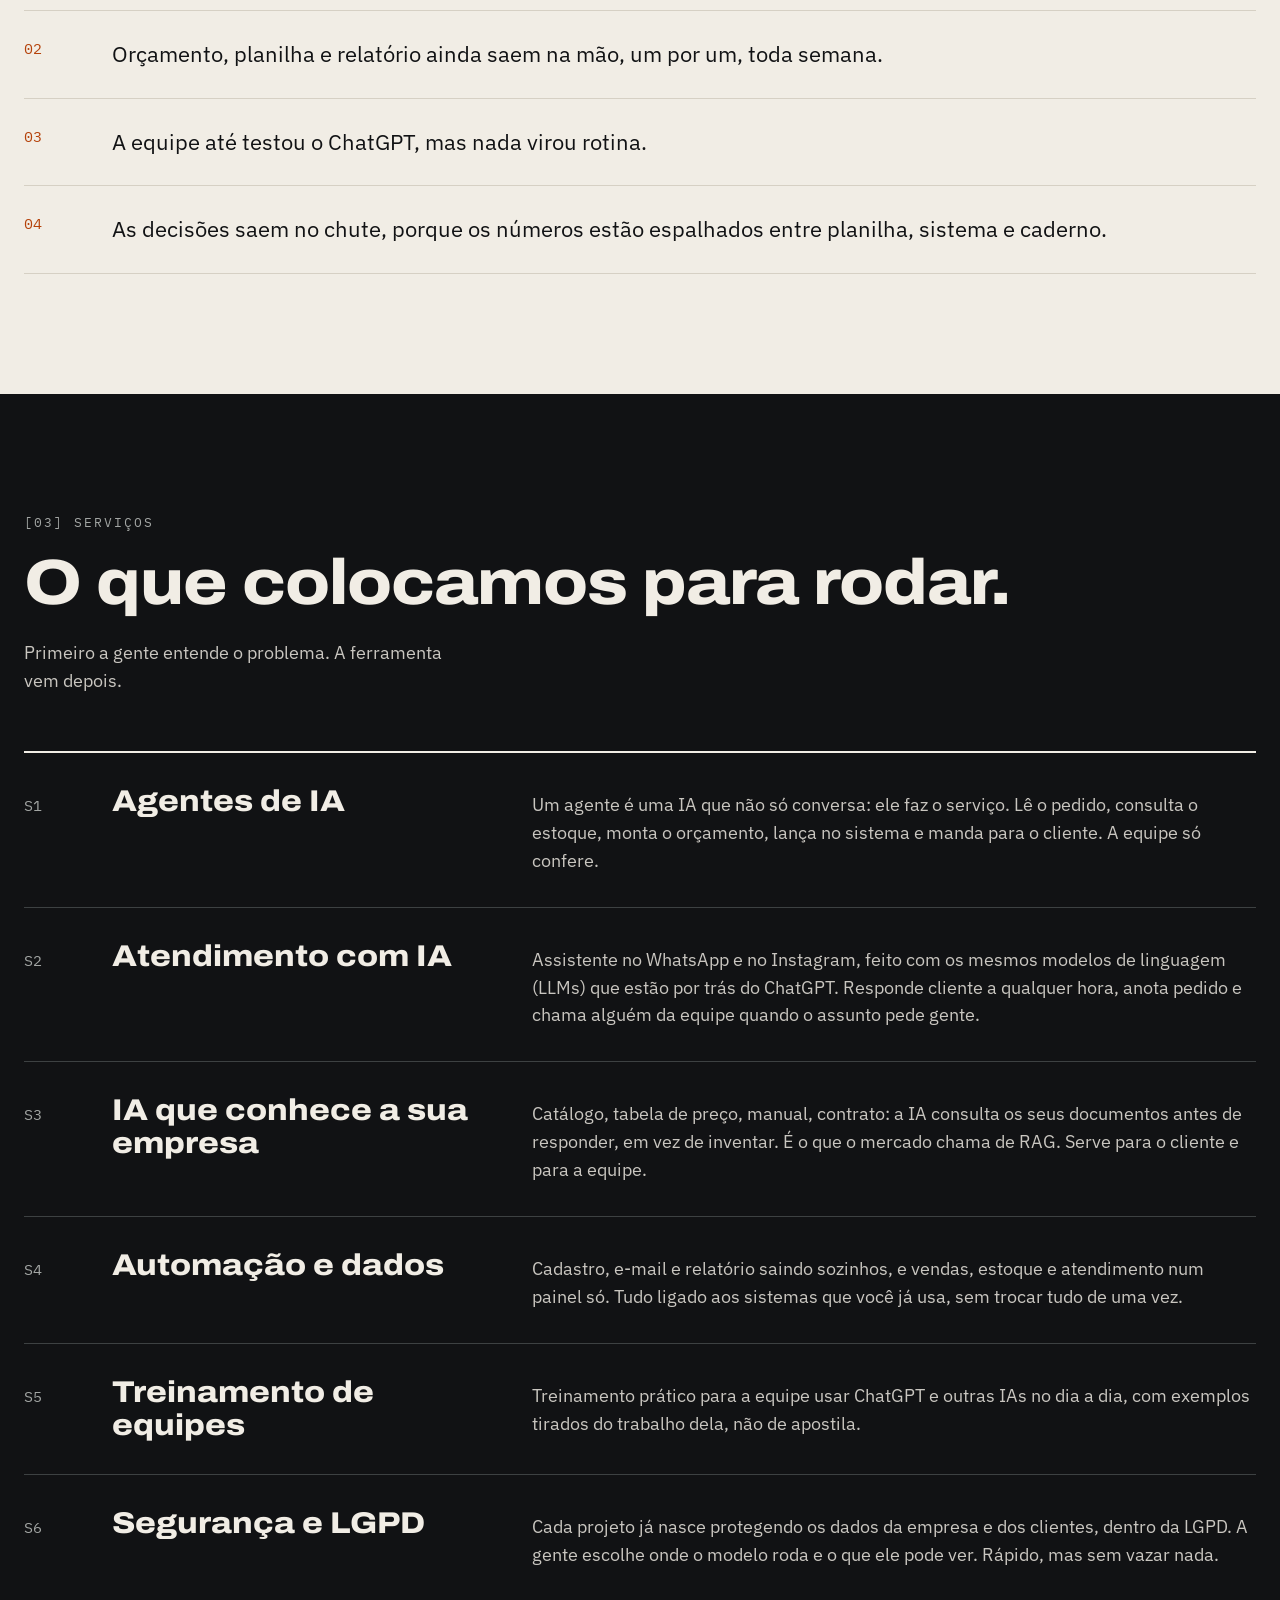
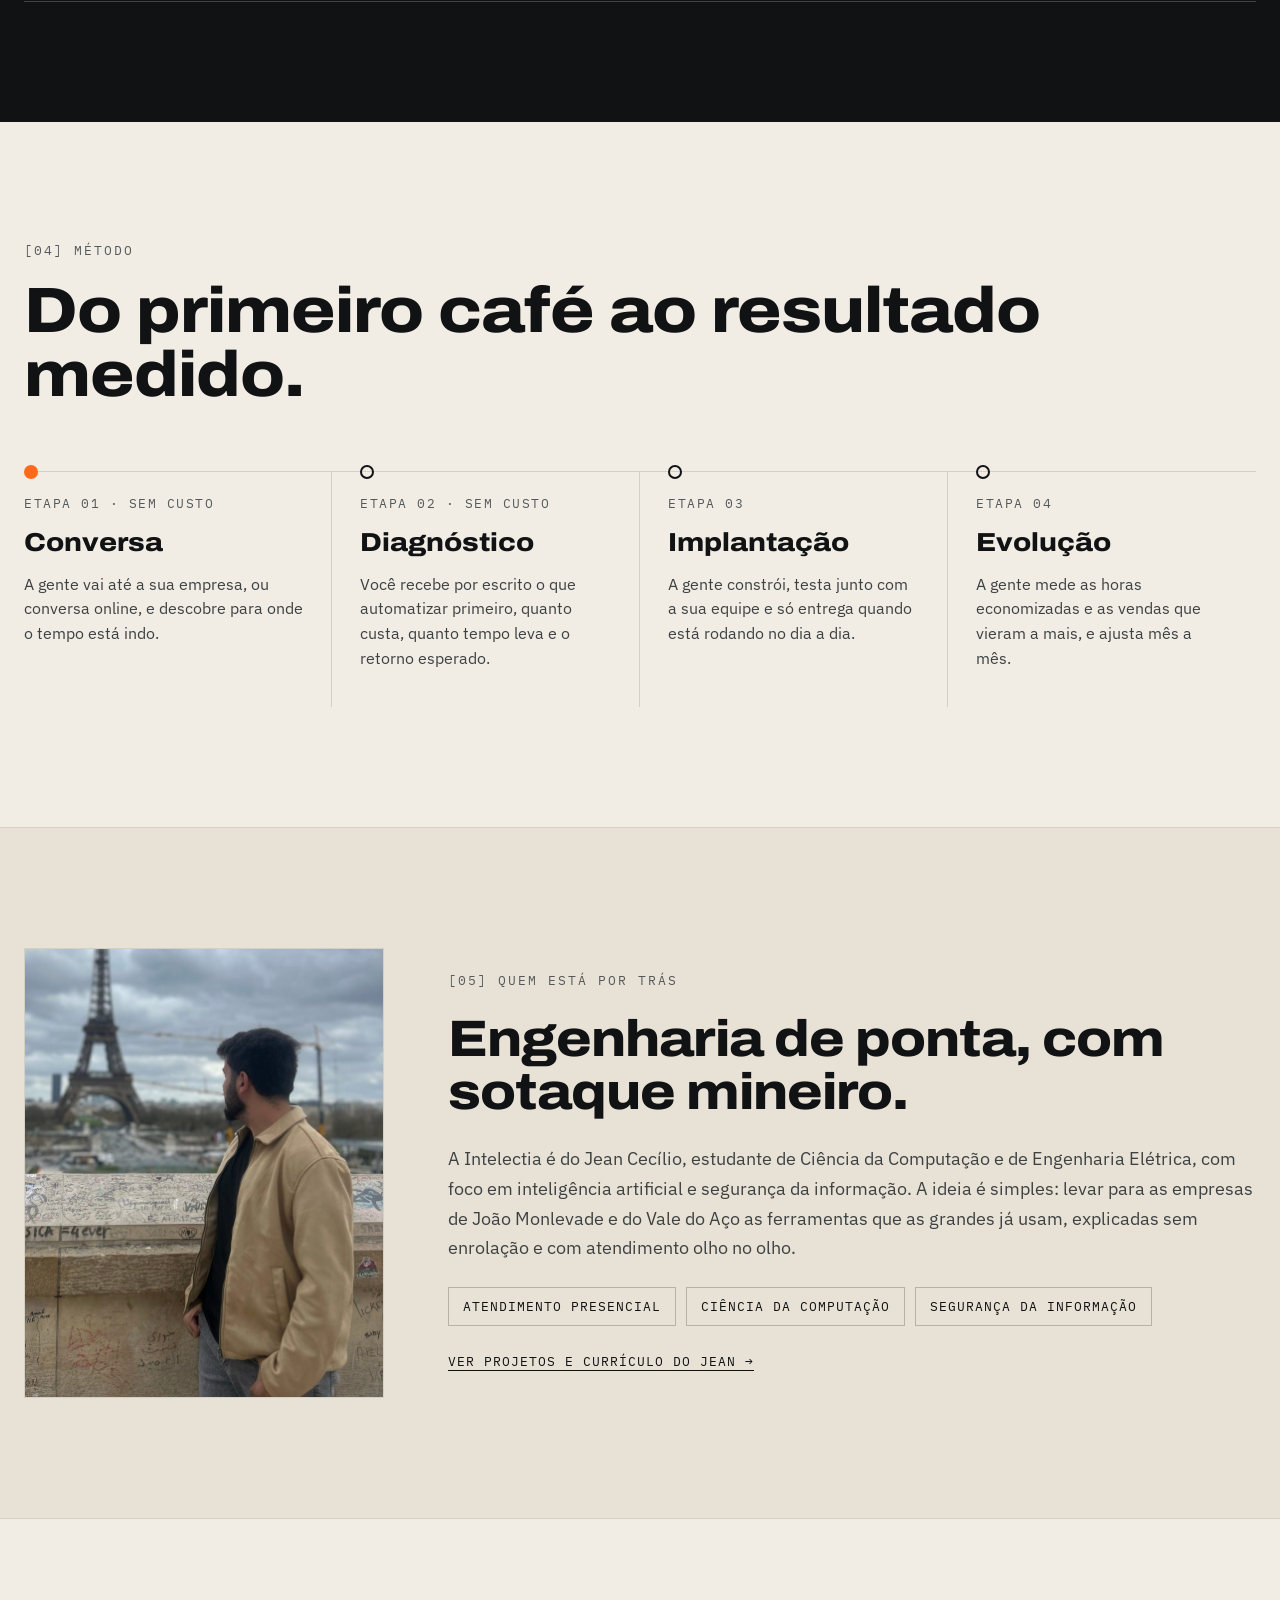
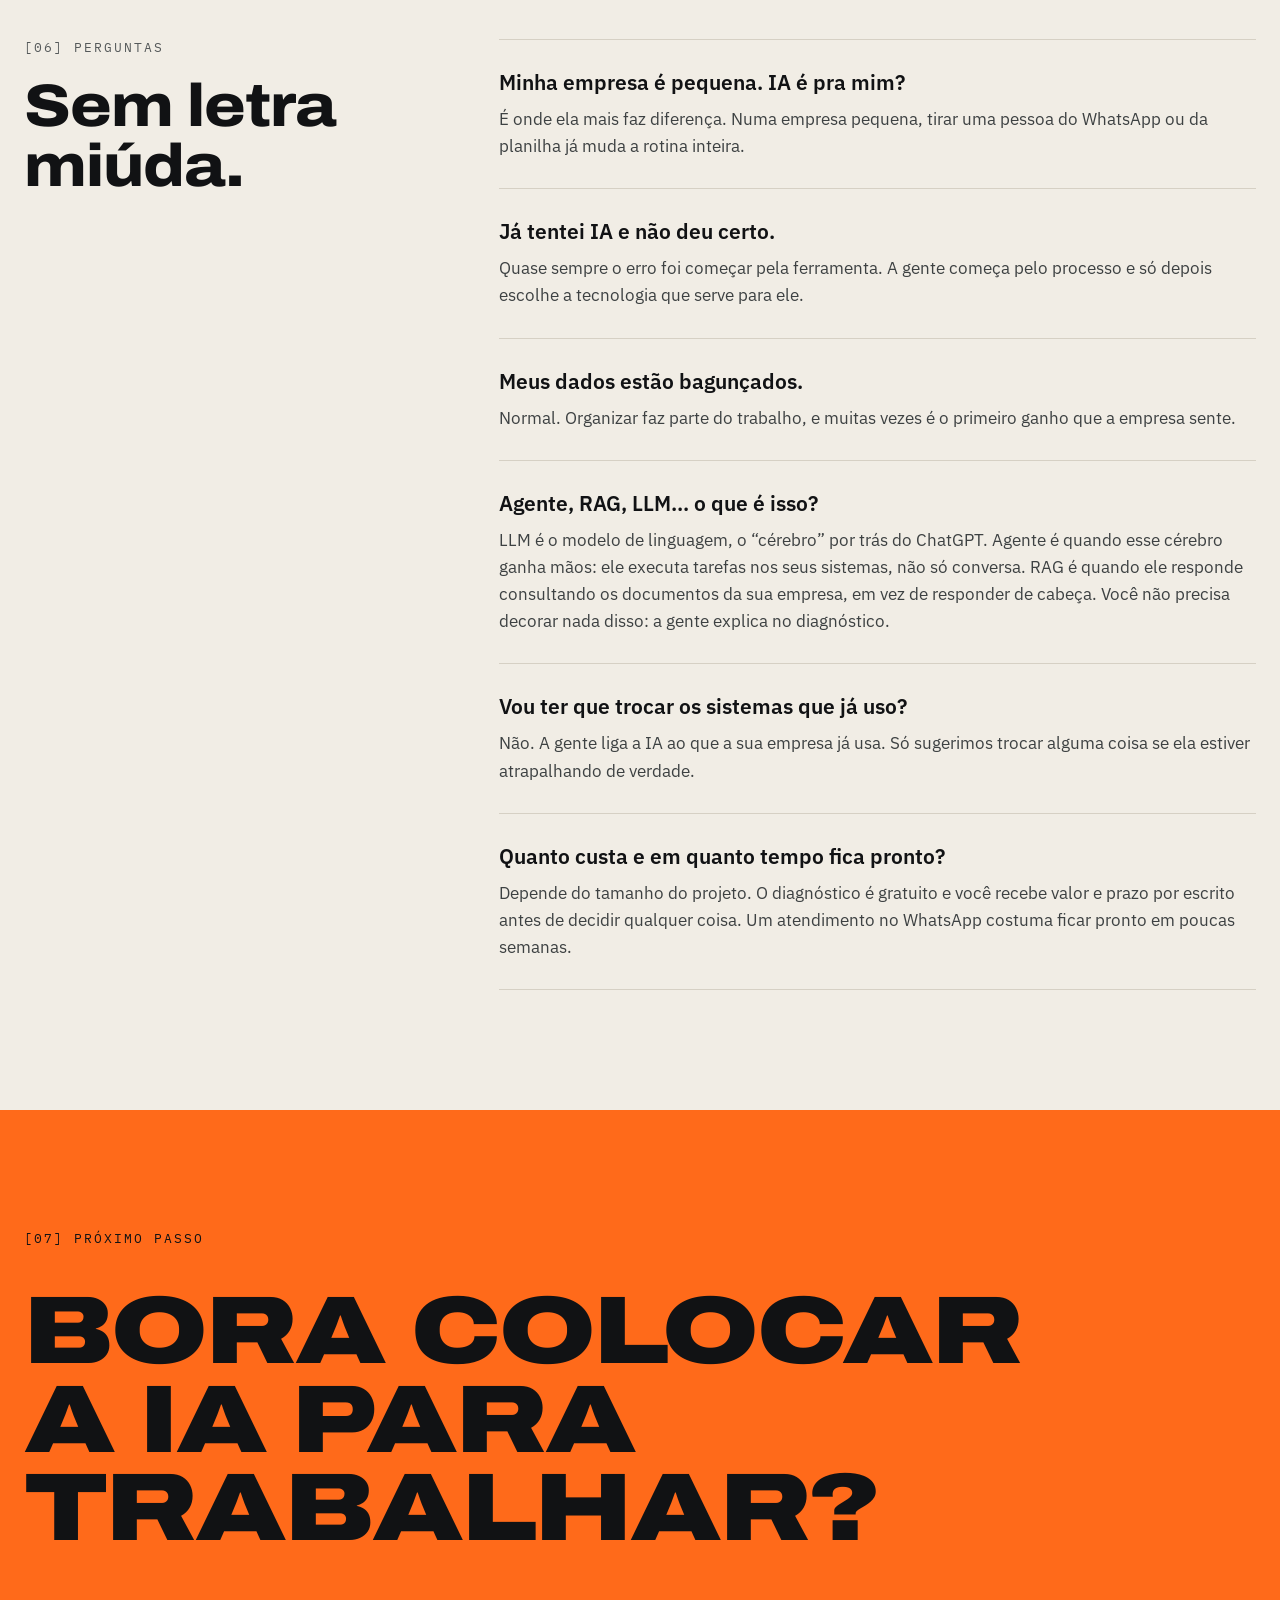
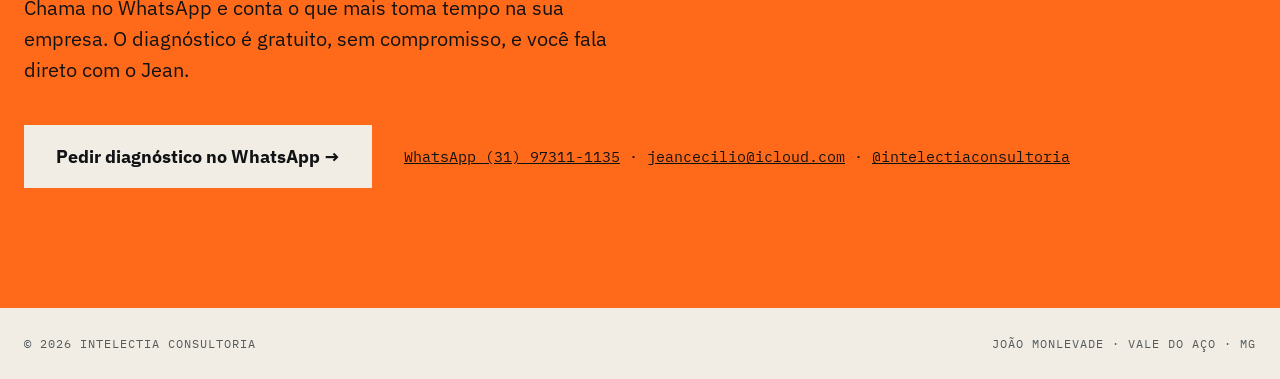
==== commit 7ab9633b: "Posicionamento: de "consultoria" para "engenharia e arquitetura de IA" - Rótulo [01] do hero, title," ====
--- a/index.html
+++ b/index.html
@@ -3,7 +3,7 @@
 <head>
 <meta charset="utf-8">
 <meta name="viewport" content="width=device-width, initial-scale=1">
-<title>Intelectia | Consultoria de IA em João Monlevade e Vale do Aço</title>
+<title>Intelectia | Engenharia e arquitetura de IA em João Monlevade</title>
 <meta name="description" content="Agentes de IA, atendimento no WhatsApp e automação para pequenas e médias empresas de João Monlevade e do Vale do Aço (MG). Diagnóstico gratuito.">
 <!-- [SEU-DOMINIO]: troque em todo o projeto pelo domínio final (ex.: www.seudominio.com.br), aqui, no sitemap.xml e no robots.txt -->
 <link rel="canonical" href="https://[SEU-DOMINIO]/">
@@ -17,7 +17,7 @@
 <meta property="og:image" content="https://[SEU-DOMINIO]/assets/og-image.png">
 <meta property="og:image:width" content="1200">
 <meta property="og:image:height" content="630">
-<meta property="og:image:alt" content="Intelectia Consultoria: IA forjada para a sua empresa. Consultoria em inteligência artificial em João Monlevade, MG.">
+<meta property="og:image:alt" content="Intelectia Consultoria: IA forjada para a sua empresa. Engenharia e arquitetura de inteligência artificial em João Monlevade, MG.">
 <meta name="twitter:card" content="summary_large_image">
 <link rel="icon" href="assets/logo-icone.png">
 <script type="application/ld+json">
@@ -26,7 +26,7 @@
   "@type": "ProfessionalService",
   "@id": "https://[SEU-DOMINIO]/#empresa",
   "name": "Intelectia Consultoria",
-  "description": "Consultoria em inteligência artificial para pequenas e médias empresas: agentes de IA, atendimento com IA no WhatsApp e Instagram, assistentes com os documentos da empresa (RAG), automação, dados e painéis, treinamento de equipes e segurança e LGPD.",
+  "description": "Engenharia e arquitetura de inteligência artificial para pequenas e médias empresas: agentes de IA, atendimento com IA no WhatsApp e Instagram, assistentes com os documentos da empresa (RAG), automação, dados e painéis, treinamento de equipes e segurança e LGPD.",
   "url": "https://[SEU-DOMINIO]/",
   "logo": "https://[SEU-DOMINIO]/assets/logo-icone.png",
   "image": "https://[SEU-DOMINIO]/assets/og-image.png",
@@ -85,7 +85,7 @@
 </svg>
 <div class="container hero__inner">
 <div class="hero__text">
-<p class="label"><span class="secao-num"></span> Consultoria em IA · João Monlevade e Vale do Aço</p>
+<p class="label"><span class="secao-num"></span> Engenharia e arquitetura de IA · João Monlevade e Vale do Aço</p>
 <h1 class="hero__title">IA forjada para a <span class="hl">sua empresa.</span></h1>
 <p class="hero__lead">A gente entra na rotina da sua empresa, acha o trabalho que se repete todo dia e põe agentes de inteligência artificial para fazer. Atendimento, orçamento, relatório: rodando de verdade, não em slide.</p>
 <div class="btn-row">
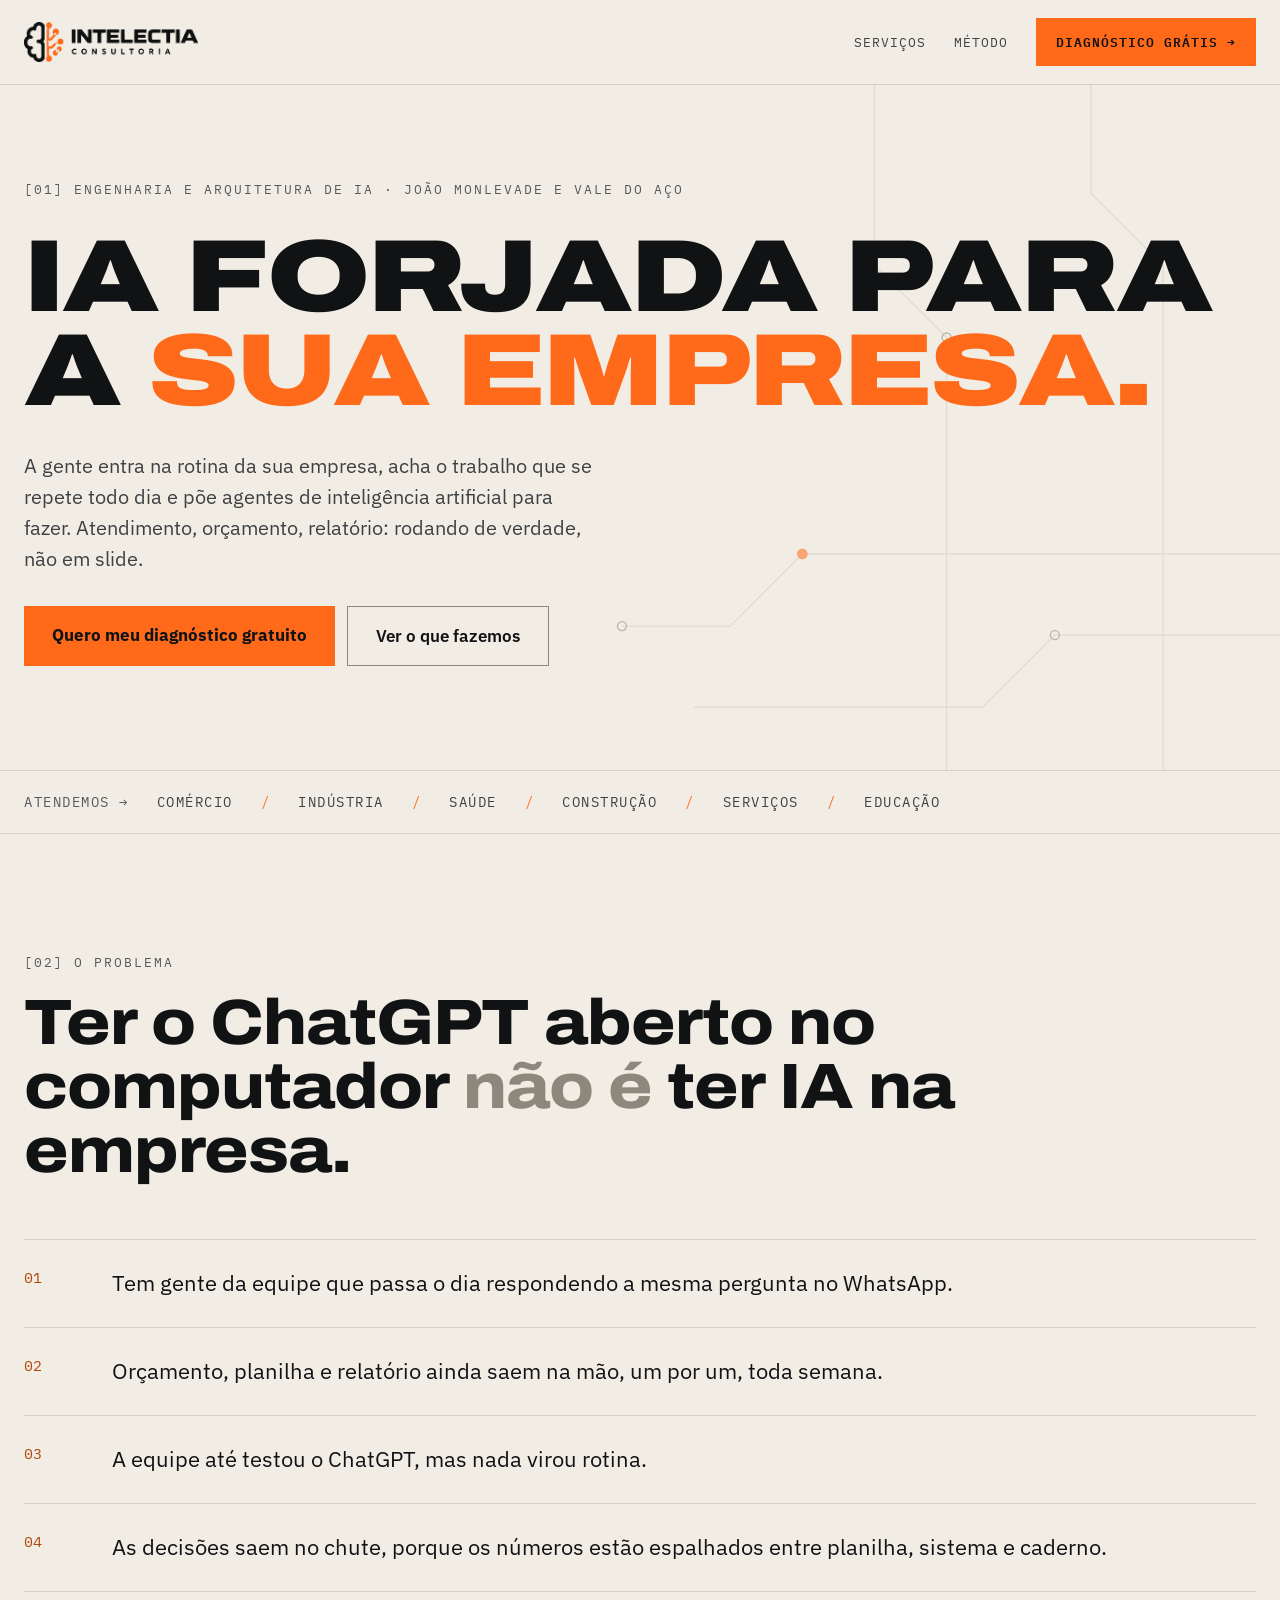
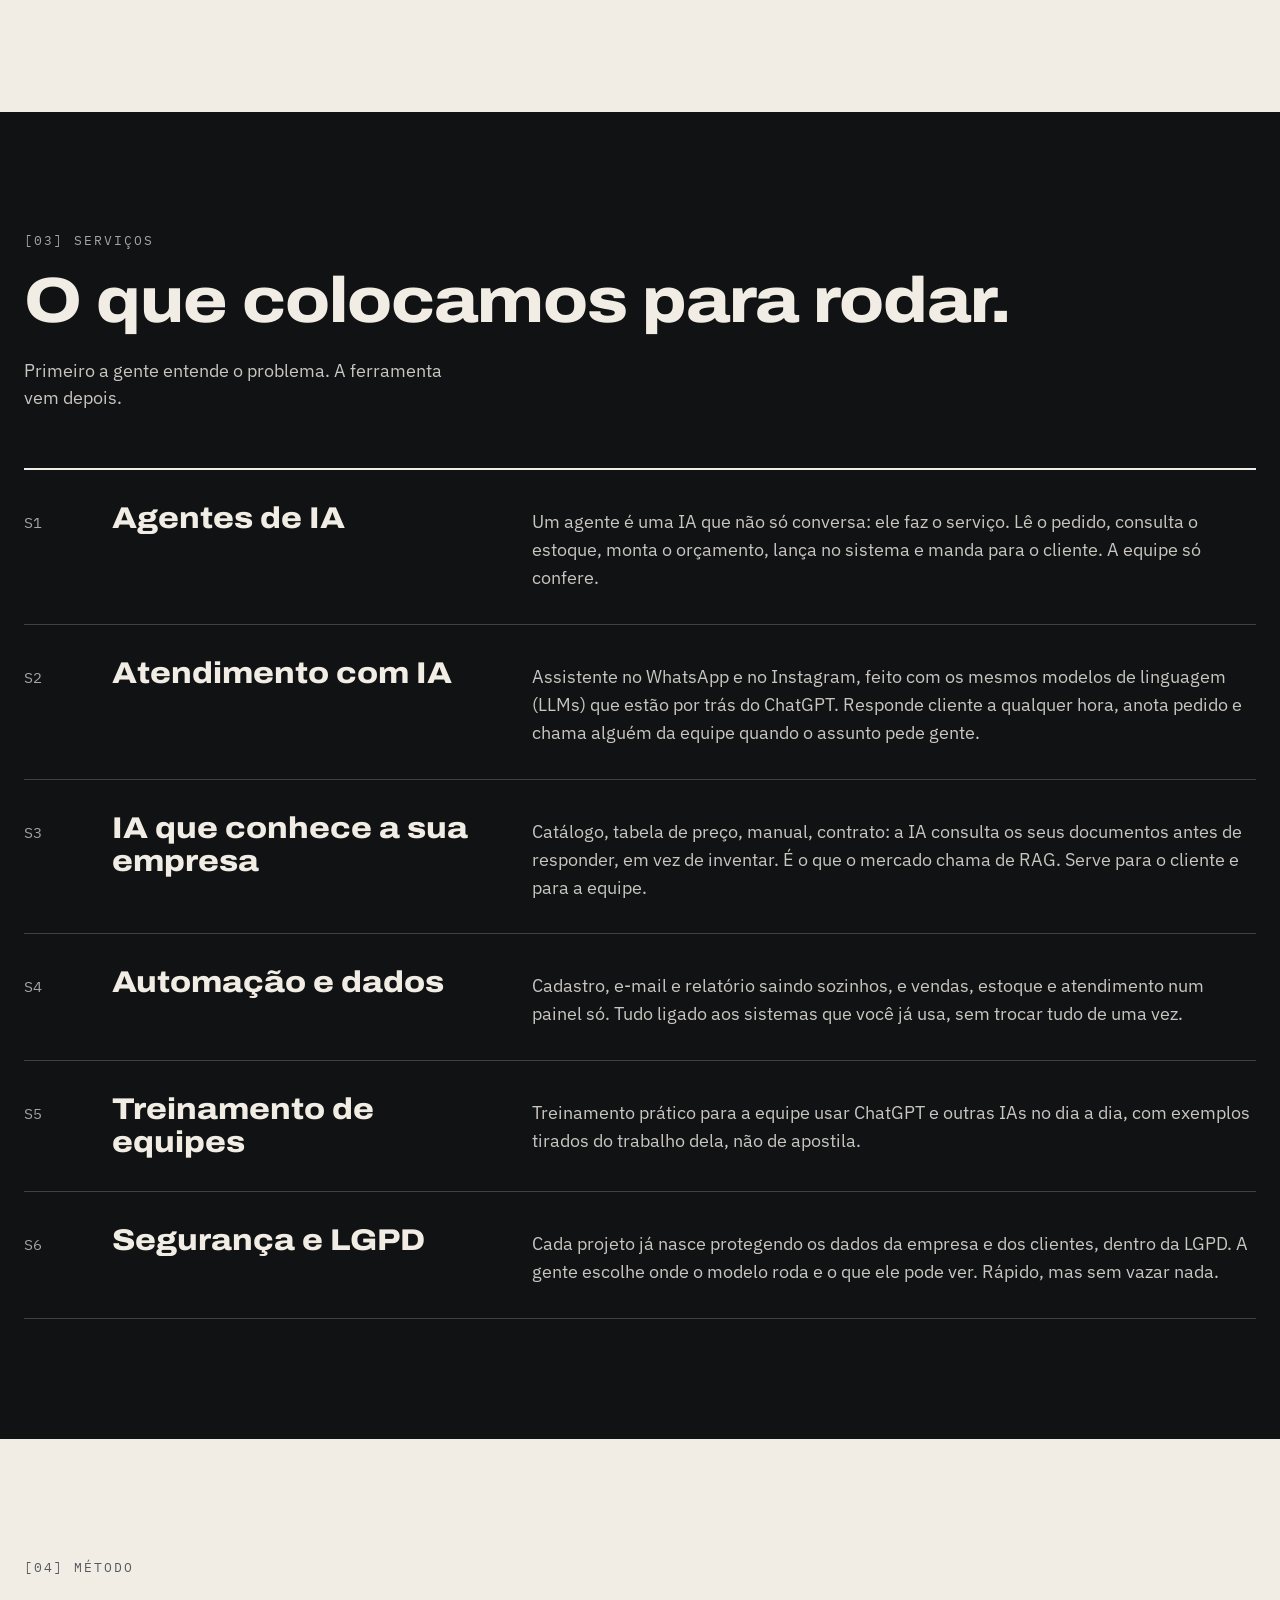
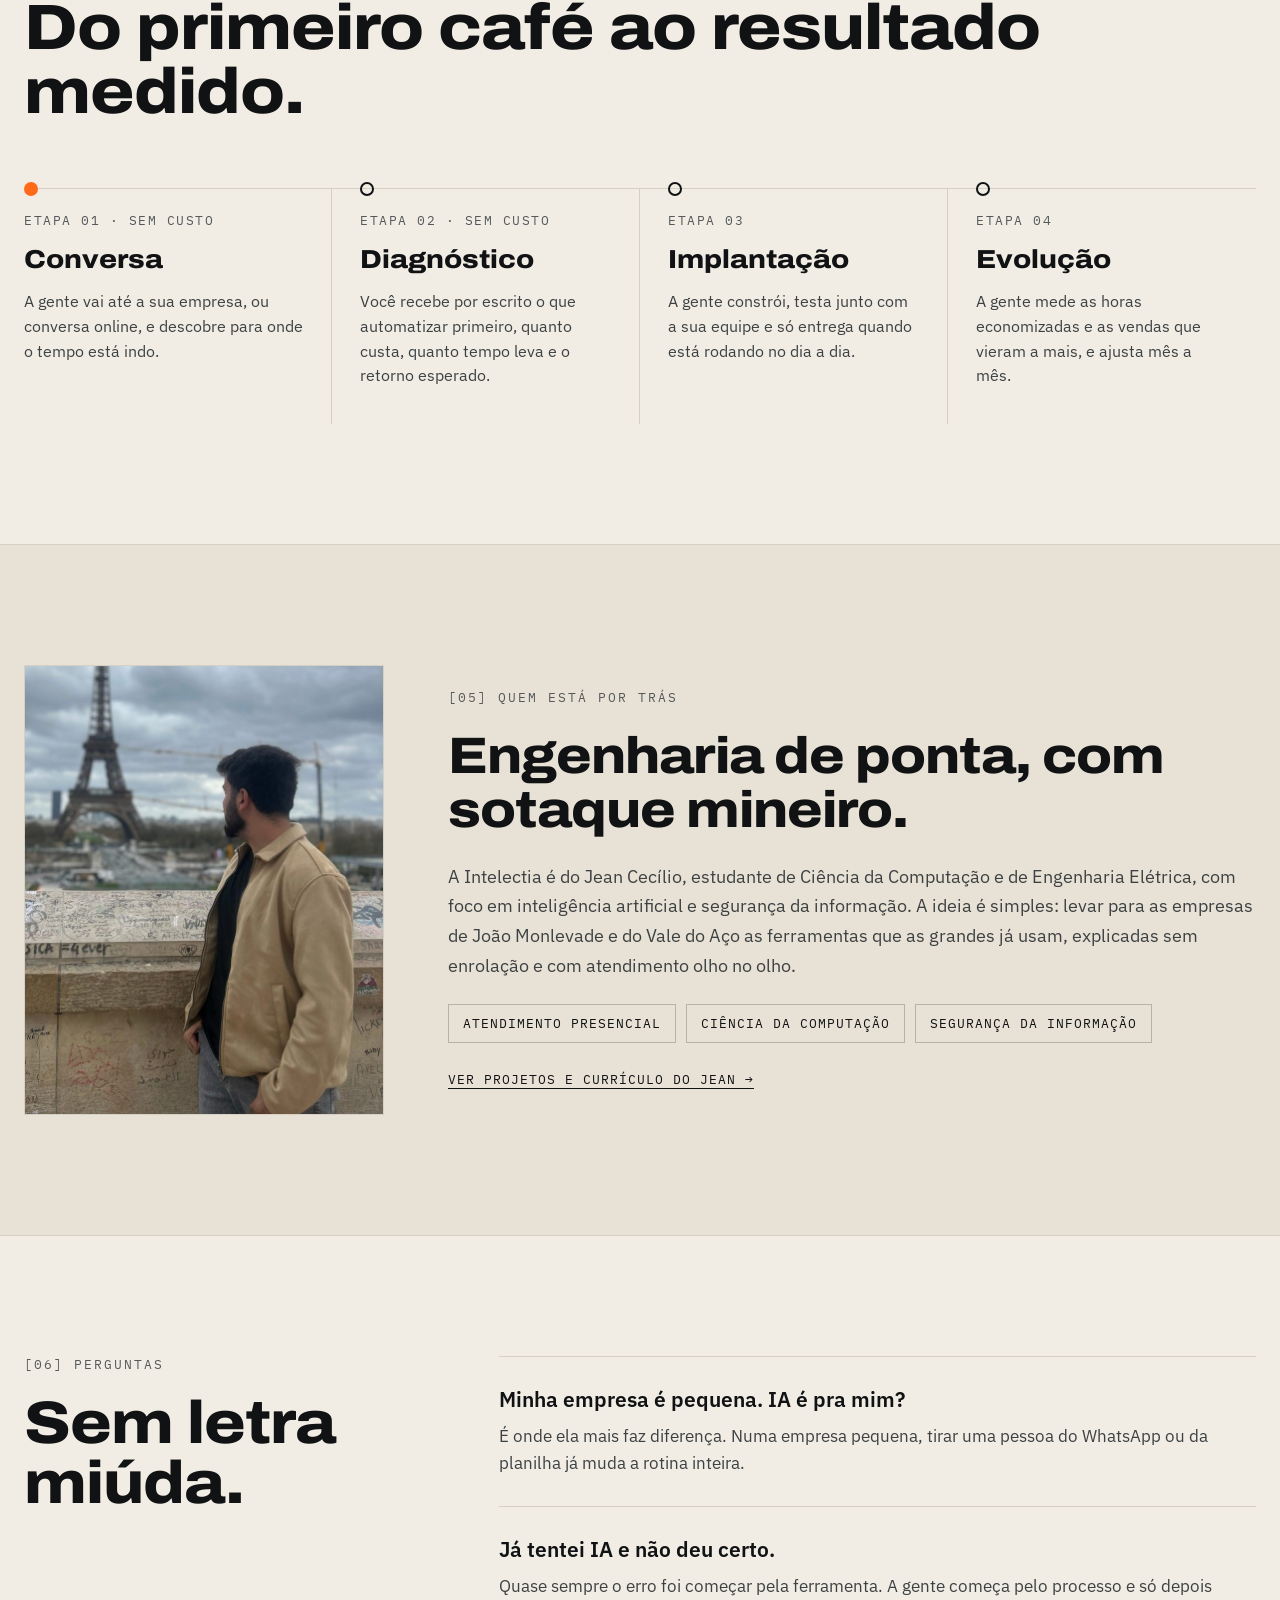
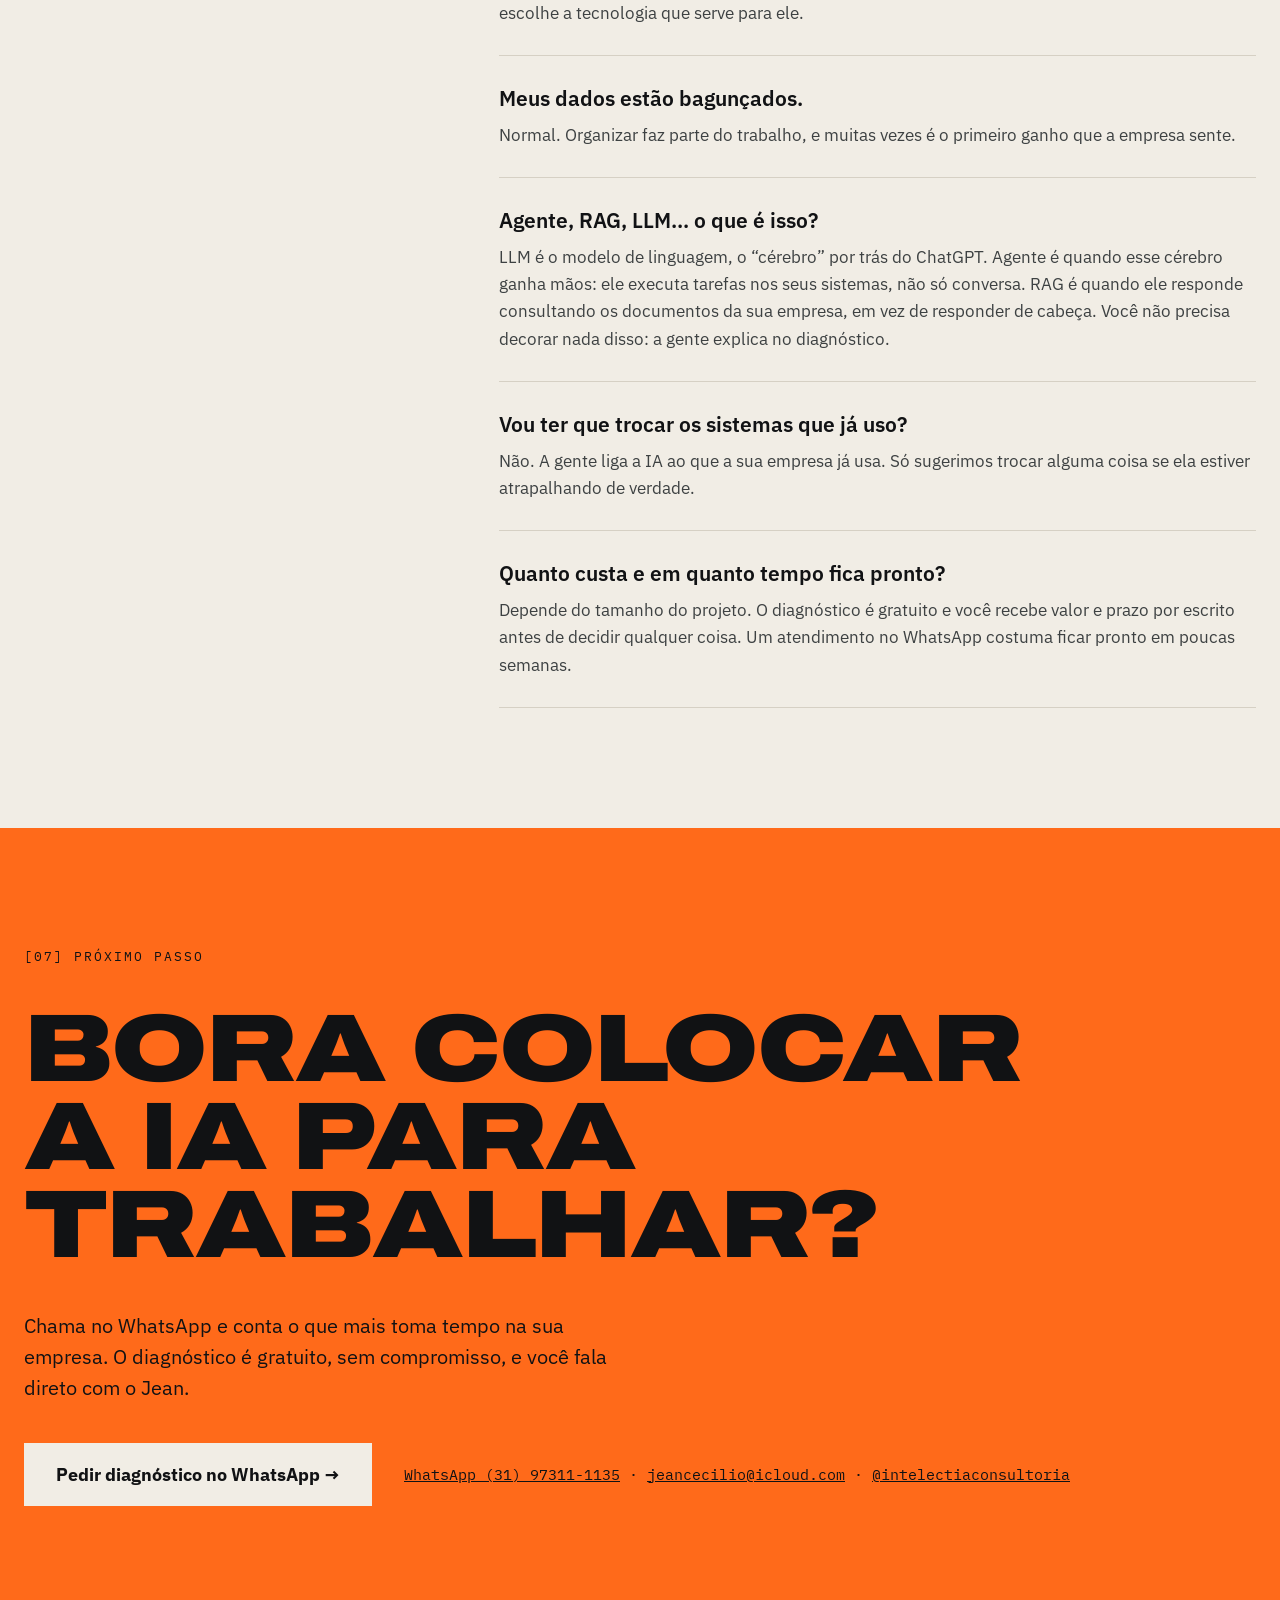
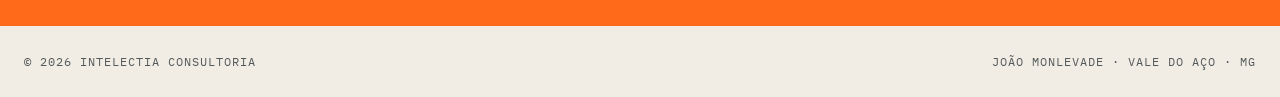
==== commit 1de5091c: "Topo mais limpo: sai o painel de automações - Remove o painel ilustrativo do hero (HTML e CSS) - Lin" ====
--- a/index.html
+++ b/index.html
@@ -74,14 +74,14 @@
 
 <section id="topo" class="hero">
 <svg viewBox="0 0 1440 760" preserveAspectRatio="xMidYMid slice" aria-hidden="true" class="hero__bg">
-<path d="M0 620 H380 L460 540 H820 L900 460 H1440" fill="none" stroke="#D6D0C4" stroke-width="1.5"/>
-<path d="M0 680 H520 L600 600 H1100 L1180 520 H1440" fill="none" stroke="#D6D0C4" stroke-width="1.5"/>
+<path d="M700 600 H820 L900 520 H1440" fill="none" stroke="#D6D0C4" stroke-width="1.5"/>
+<path d="M780 690 H1100 L1180 610 H1440" fill="none" stroke="#D6D0C4" stroke-width="1.5"/>
 <path d="M980 0 V200 L1060 280 V760" fill="none" stroke="#D6D0C4" stroke-width="1.5"/>
 <path d="M1220 0 V120 L1300 200 V760" fill="none" stroke="#D6D0C4" stroke-width="1.5"/>
-<circle cx="900" cy="460" r="6" fill="var(--accent)"/>
+<circle cx="900" cy="520" r="6" fill="var(--accent)"/>
 <circle cx="1060" cy="280" r="5" fill="none" stroke="#8E887C" stroke-width="1.5"/>
-<circle cx="460" cy="540" r="5" fill="none" stroke="#8E887C" stroke-width="1.5"/>
-<circle cx="1180" cy="520" r="5" fill="none" stroke="#8E887C" stroke-width="1.5"/>
+<circle cx="700" cy="600" r="5" fill="none" stroke="#8E887C" stroke-width="1.5"/>
+<circle cx="1180" cy="610" r="5" fill="none" stroke="#8E887C" stroke-width="1.5"/>
 </svg>
 <div class="container hero__inner">
 <div class="hero__text">
@@ -93,19 +93,6 @@
 <a href="#servicos" class="btn btn--outline">Ver o que fazemos</a>
 </div>
 </div>
-<div class="panel">
-<div class="panel__head">
-<span>Painel de automações</span>
-<span class="panel__live"><span class="panel__dot"></span>Ao vivo</span>
-</div>
-<div class="panel__body">
-<div class="panel__row"><span class="panel__time">08:02</span><span>Pedido recebido pelo WhatsApp e lançado no sistema</span></div>
-<div class="panel__row"><span class="panel__time">08:04</span><span>Agente montou o orçamento e enviou ao cliente</span></div>
-<div class="panel__row"><span class="panel__time">08:11</span><span>Dúvida sobre prazo respondida com a tabela da loja</span></div>
-<div class="panel__row"><span class="panel__time">08:30</span><span class="panel__highlight">Relatório de vendas do dia anterior pronto</span></div>
-</div>
-<p class="panel__foot">Exemplo ilustrativo</p>
-</div>
 </div>
 </section>
 
--- a/styles.css
+++ b/styles.css
@@ -80,16 +80,6 @@
 .hero__title { margin: 0; font-family: var(--font-display); font-stretch: 125%; font-weight: 900; font-size: clamp(48px, 8vw, 112px); line-height: 0.92; letter-spacing: -2px; text-transform: uppercase; }
 .hero__lead { margin: 0; font-size: 20px; line-height: 1.55; color: var(--text-2); max-width: 580px; }
 
-/* Painel de automações (exemplo ilustrativo) */
-.panel { flex: 1 1 380px; min-width: 0; max-width: 460px; background: var(--sand); border: 1px solid var(--line); font-family: var(--font-mono); }
-.panel__head { display: flex; justify-content: space-between; align-items: center; padding: 14px 18px; border-bottom: 1px solid var(--line); font-size: 12px; letter-spacing: 1px; text-transform: uppercase; color: var(--muted); }
-.panel__live { display: flex; align-items: center; gap: 8px; color: var(--ink); }
-.panel__dot { width: 8px; height: 8px; border-radius: 50%; background: var(--accent); }
-.panel__body { padding: 18px; display: flex; flex-direction: column; gap: 14px; font-size: 14px; line-height: 1.45; }
-.panel__row { display: flex; gap: 14px; }
-.panel__time { color: var(--muted); }
-.panel__highlight { color: var(--accent-text); }
-.panel__foot { margin: 0; padding: 12px 18px; border-top: 1px solid var(--line); font-size: 11px; letter-spacing: 1px; text-transform: uppercase; color: var(--muted); }
 
 /* ---------- Setores ---------- */
 .sectors { border-bottom: 1px solid var(--line); }
@@ -221,7 +211,6 @@
   .hero__lead { font-size: 18px; }
   .btn-row { flex-direction: column; }
   .btn--primary, .btn--outline, .btn--light { display: block; text-align: center; }
-  .panel__head { gap: 12px; }
 
   .sectors__inner { gap: 8px 16px; font-size: 13px; letter-spacing: 1px; }
 
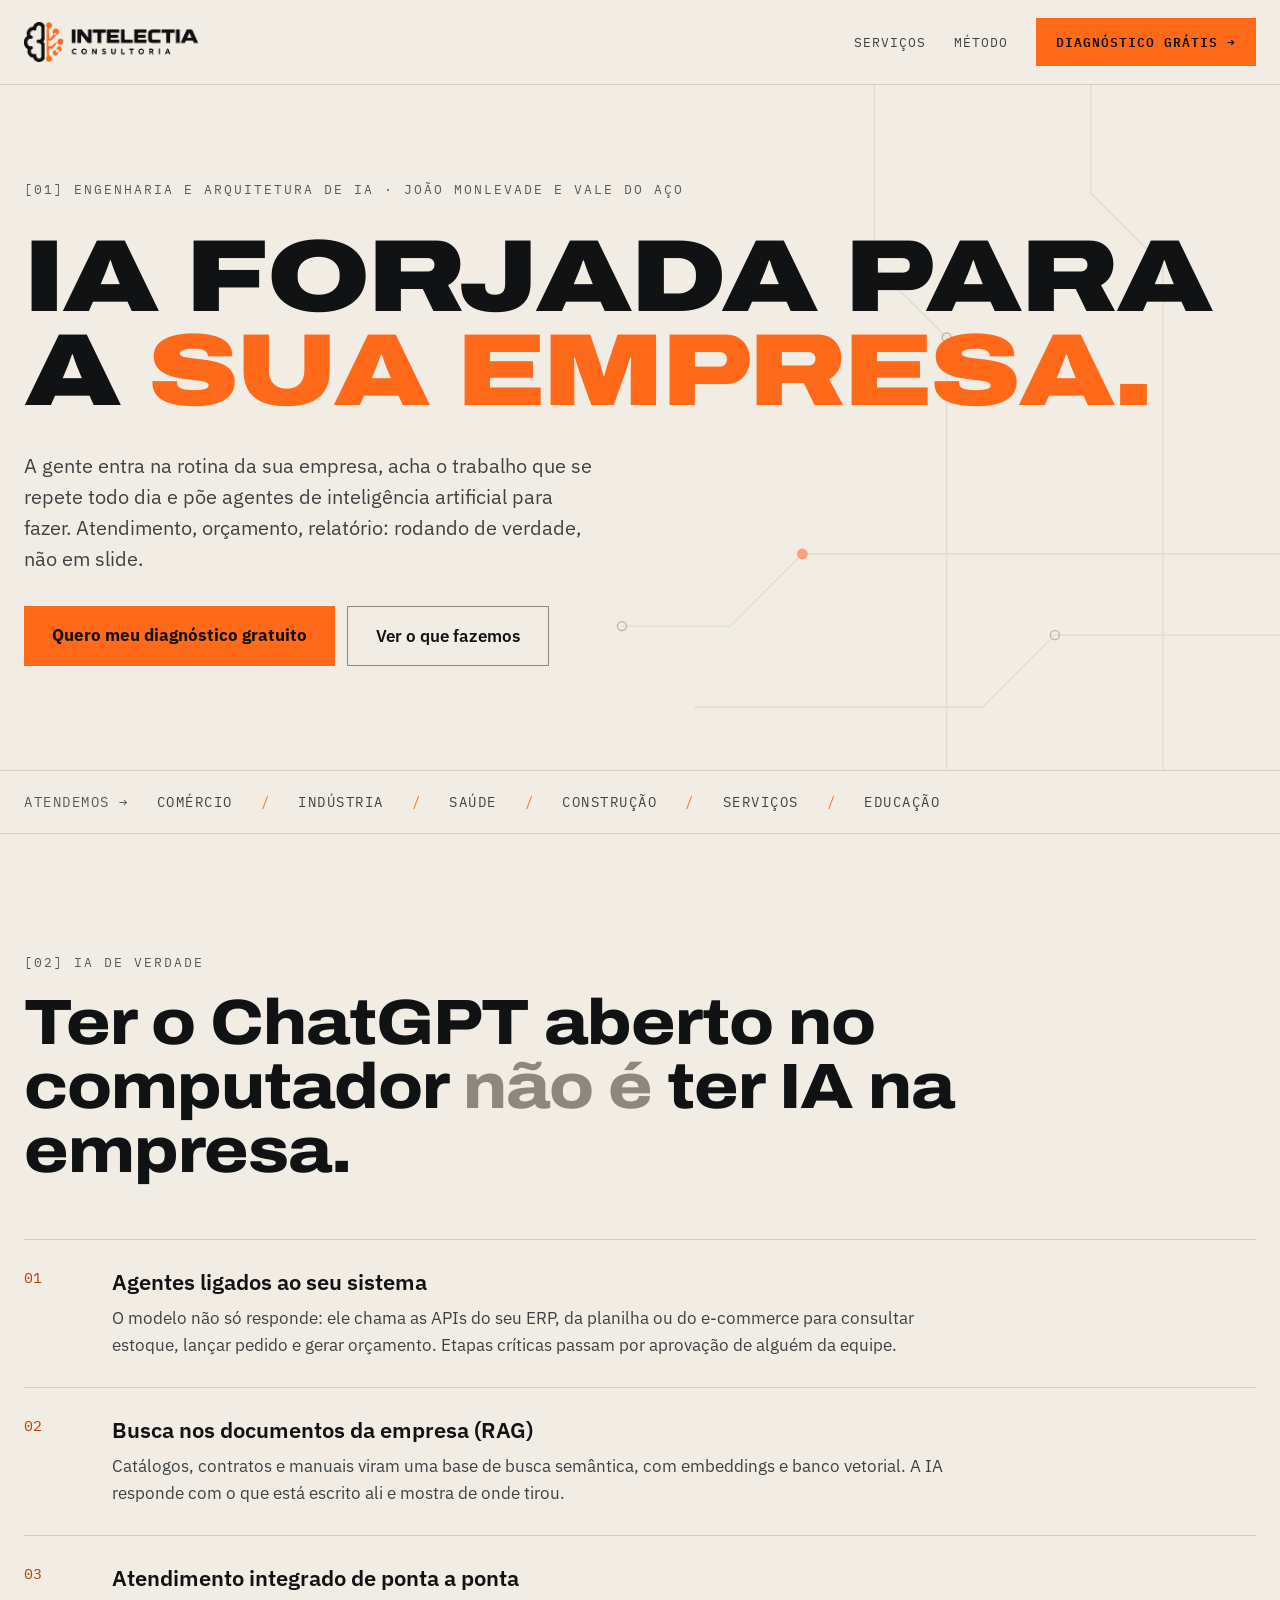
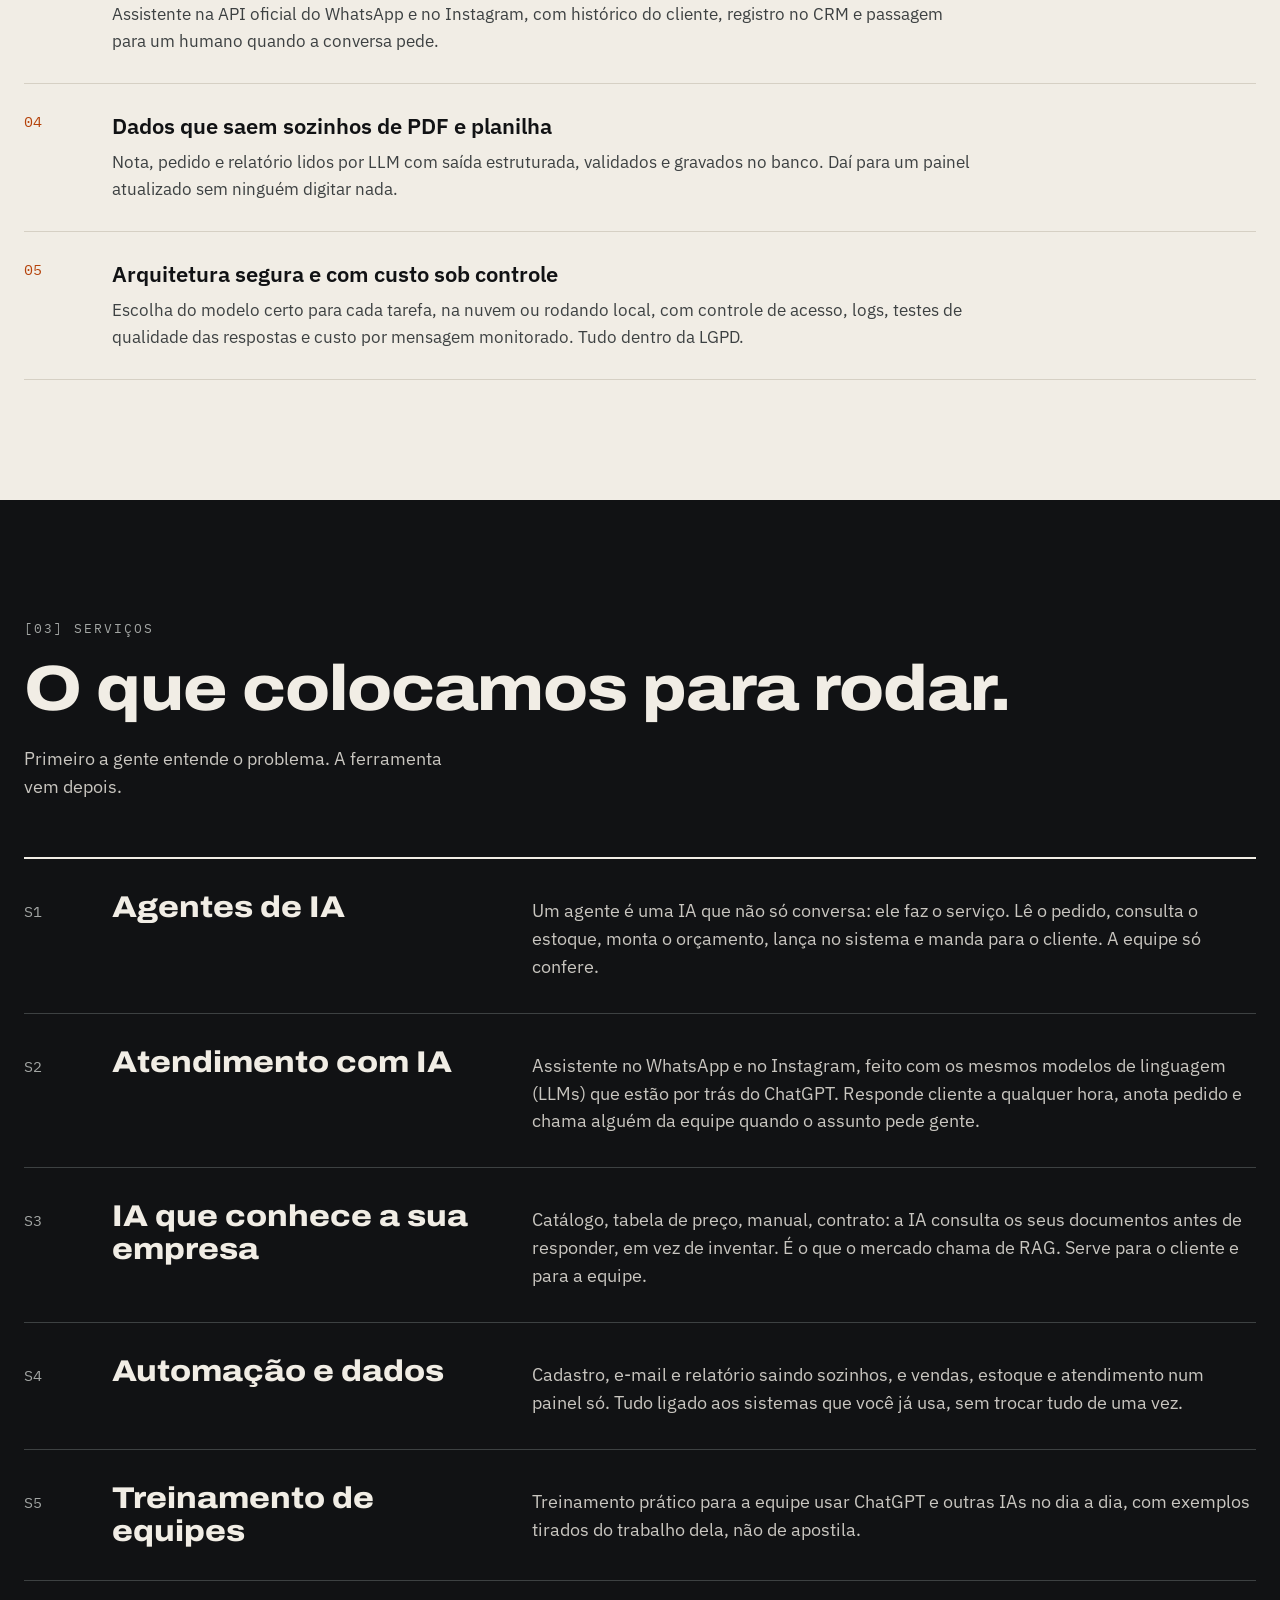
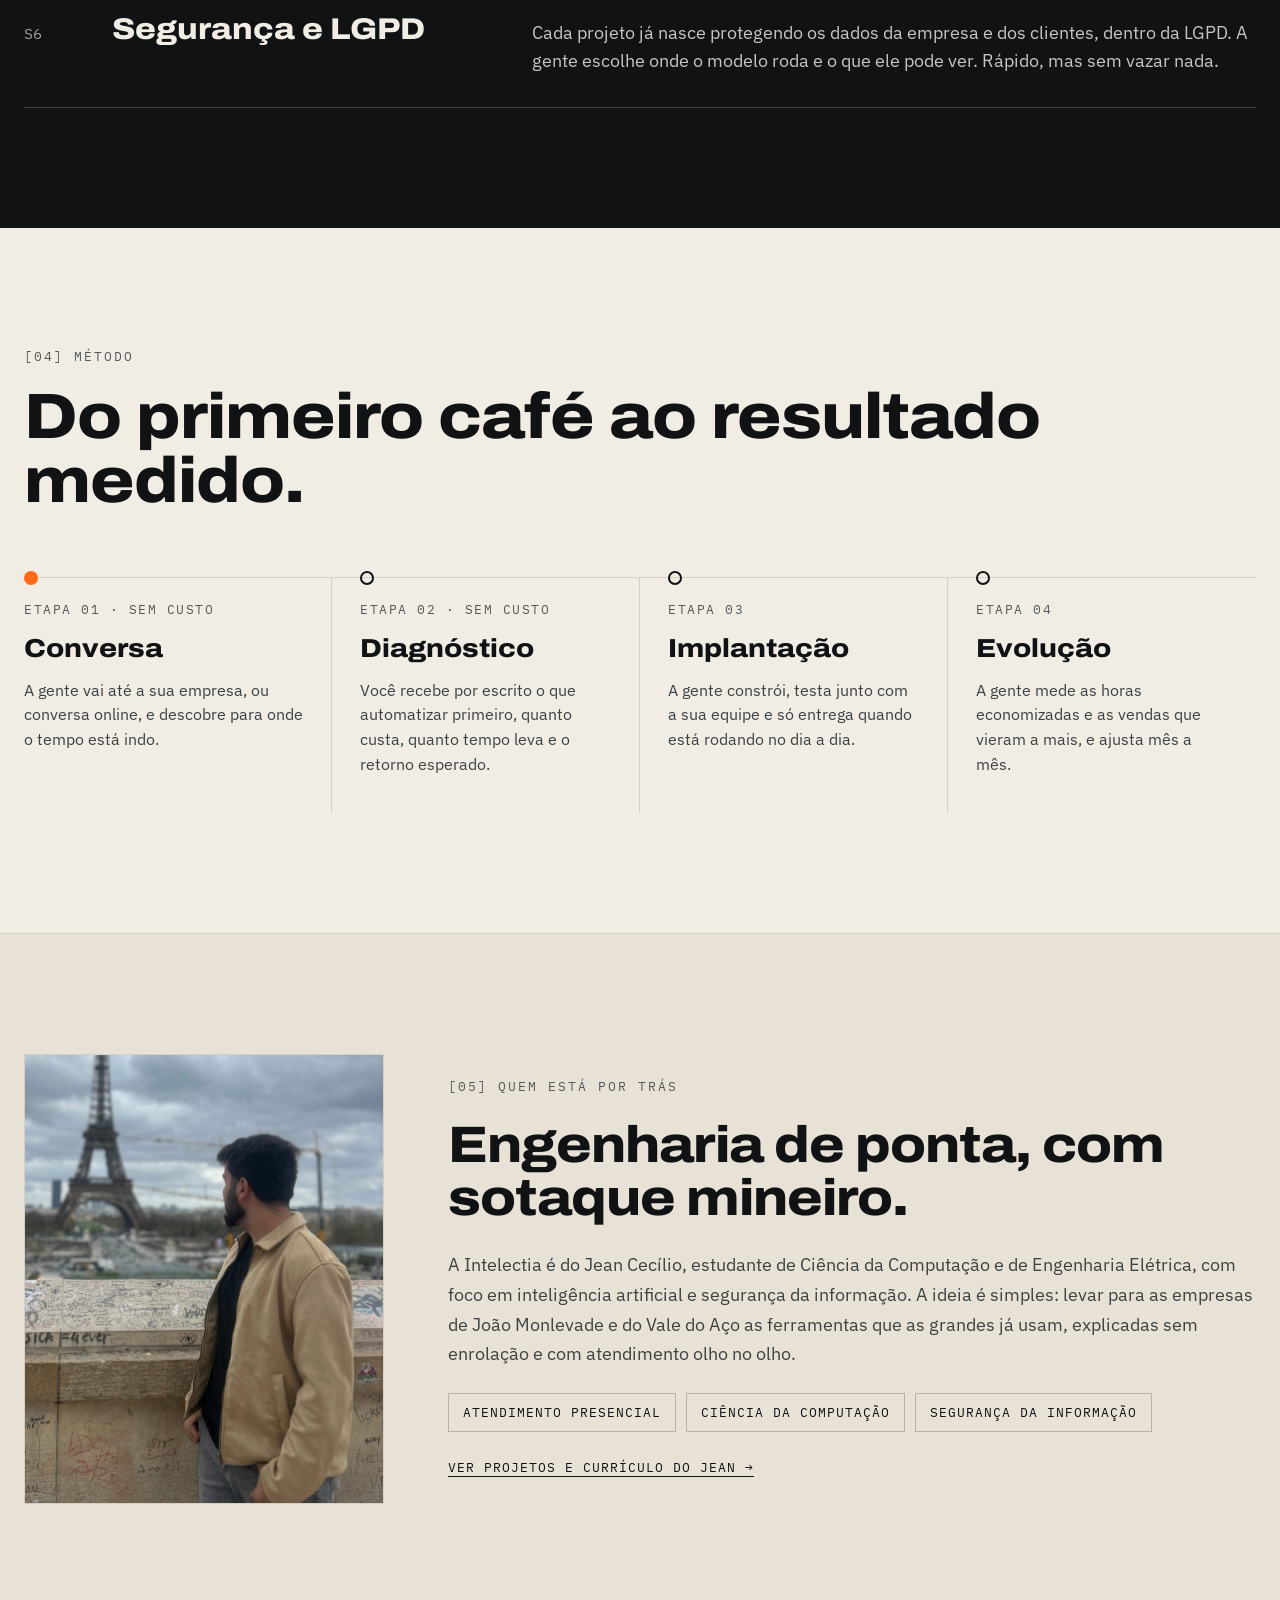
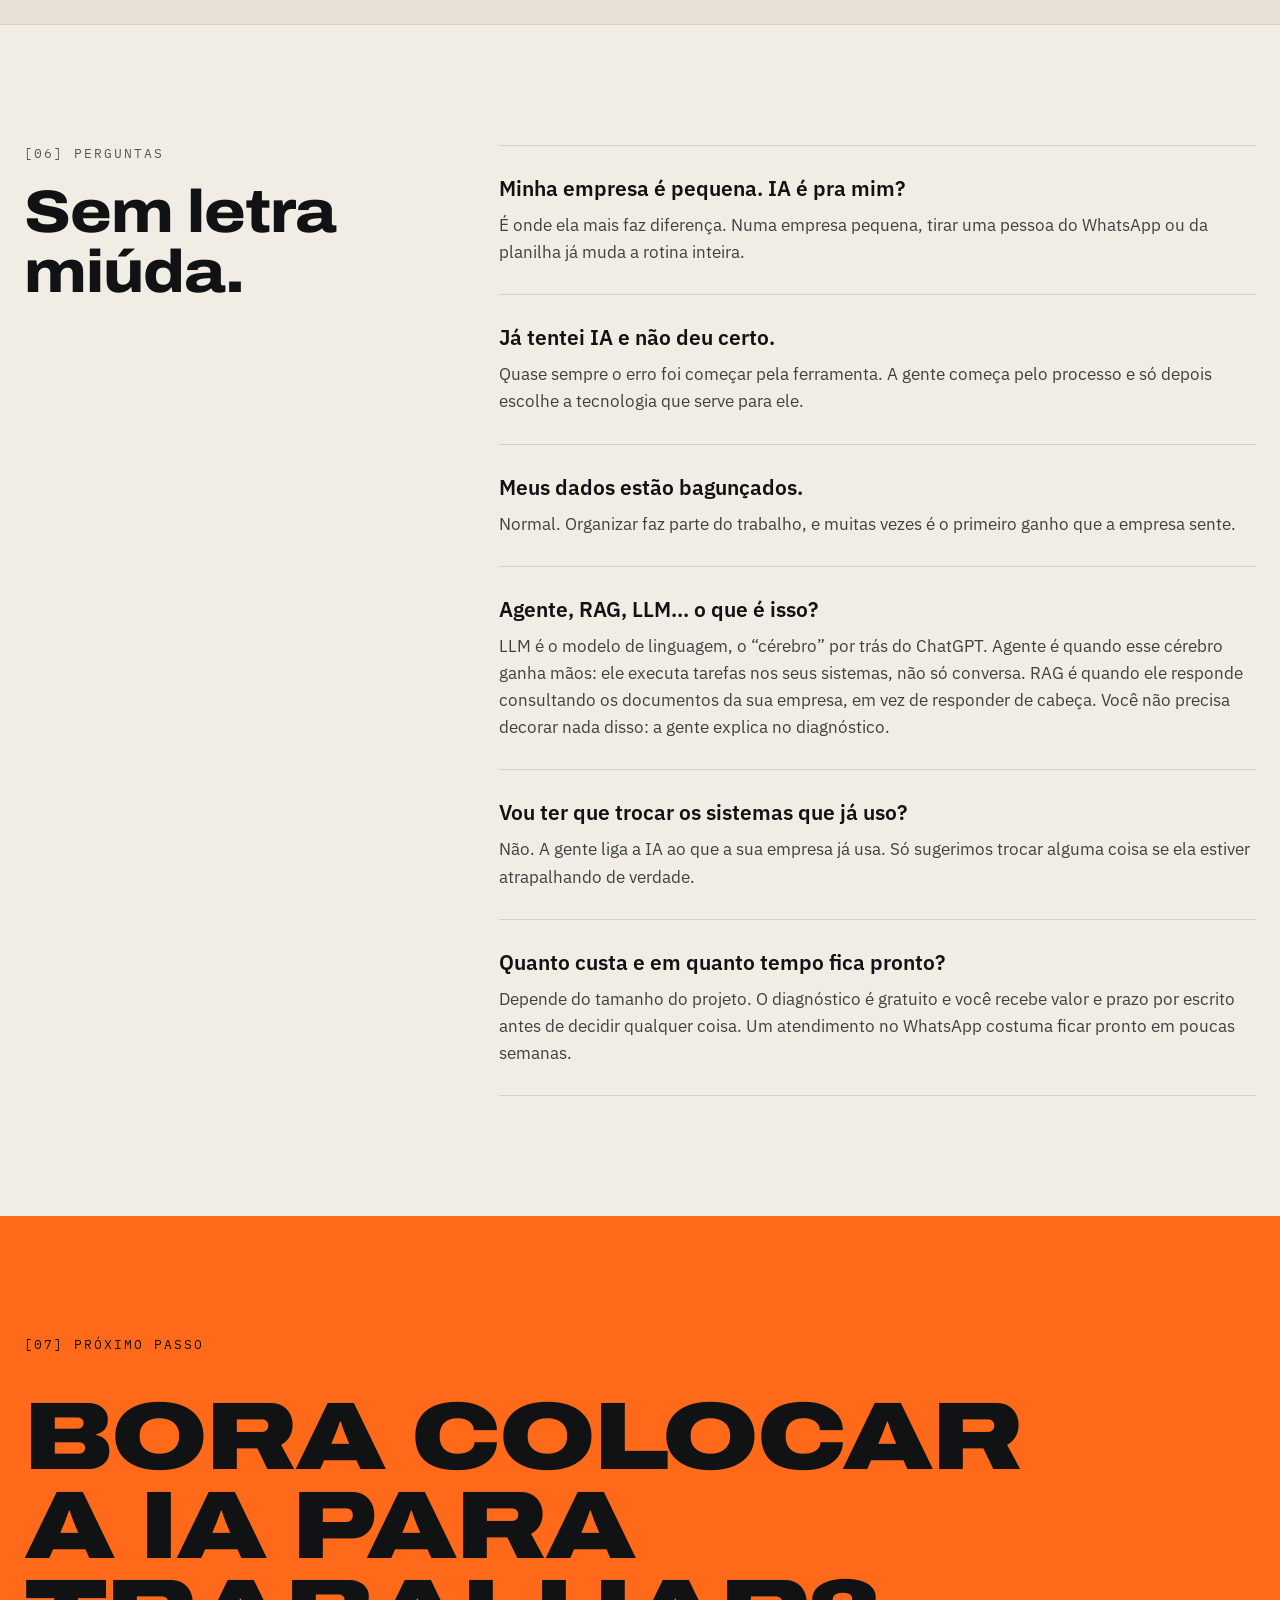
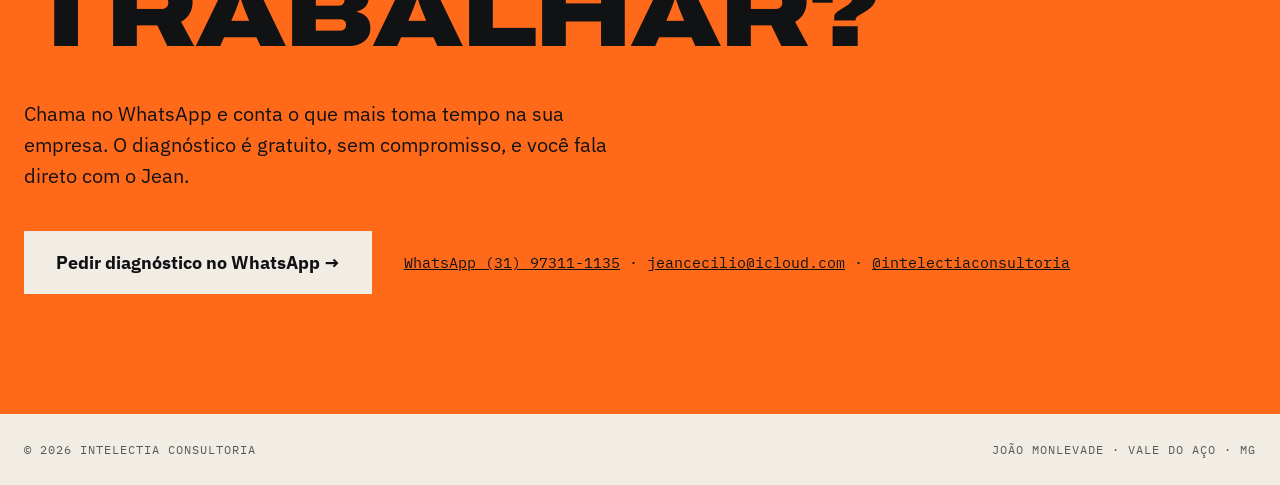
==== commit f599264f: "[02] IA de verdade: 5 pontos técnicos do que dá para construir Abaixo de "Ter o ChatGPT aberto no co" ====
--- a/index.html
+++ b/index.html
@@ -108,16 +108,17 @@
 </div>
 </section>
 
-<section aria-label="O problema" class="container section stack">
-<div class="section-head">
-<p class="label"><span class="secao-num"></span> O problema</p>
+<section aria-label="IA de verdade" class="container section stack">
+<div class="section-head">
+<p class="label"><span class="secao-num"></span> IA de verdade</p>
 <h2 class="h2 h2--wide">Ter o ChatGPT aberto no computador <span class="h2__dim">não é</span> ter IA na empresa.</h2>
 </div>
 <div class="rows">
-<div class="pain"><span class="pain__num">01</span><p class="pain__text">Tem gente da equipe que passa o dia respondendo a mesma pergunta no WhatsApp.</p></div>
-<div class="pain"><span class="pain__num">02</span><p class="pain__text">Orçamento, planilha e relatório ainda saem na mão, um por um, toda semana.</p></div>
-<div class="pain"><span class="pain__num">03</span><p class="pain__text">A equipe até testou o ChatGPT, mas nada virou rotina.</p></div>
-<div class="pain"><span class="pain__num">04</span><p class="pain__text">As decisões saem no chute, porque os números estão espalhados entre planilha, sistema e caderno.</p></div>
+<div class="pain"><span class="pain__num">01</span><div class="pain__body"><h3 class="pain__title">Agentes ligados ao seu sistema</h3><p class="pain__desc">O modelo não só responde: ele chama as APIs do seu ERP, da planilha ou do e-commerce para consultar estoque, lançar pedido e gerar orçamento. Etapas críticas passam por aprovação de alguém da equipe.</p></div></div>
+<div class="pain"><span class="pain__num">02</span><div class="pain__body"><h3 class="pain__title">Busca nos documentos da empresa (RAG)</h3><p class="pain__desc">Catálogos, contratos e manuais viram uma base de busca semântica, com embeddings e banco vetorial. A IA responde com o que está escrito ali e mostra de onde tirou.</p></div></div>
+<div class="pain"><span class="pain__num">03</span><div class="pain__body"><h3 class="pain__title">Atendimento integrado de ponta a ponta</h3><p class="pain__desc">Assistente na API oficial do WhatsApp e no Instagram, com histórico do cliente, registro no CRM e passagem para um humano quando a conversa pede.</p></div></div>
+<div class="pain"><span class="pain__num">04</span><div class="pain__body"><h3 class="pain__title">Dados que saem sozinhos de PDF e planilha</h3><p class="pain__desc">Nota, pedido e relatório lidos por LLM com saída estruturada, validados e gravados no banco. Daí para um painel atualizado sem ninguém digitar nada.</p></div></div>
+<div class="pain"><span class="pain__num">05</span><div class="pain__body"><h3 class="pain__title">Arquitetura segura e com custo sob controle</h3><p class="pain__desc">Escolha do modelo certo para cada tarefa, na nuvem ou rodando local, com controle de acesso, logs, testes de qualidade das respostas e custo por mensagem monitorado. Tudo dentro da LGPD.</p></div></div>
 </div>
 </section>
 
--- a/styles.css
+++ b/styles.css
@@ -90,7 +90,9 @@
 .rows { display: flex; flex-direction: column; border-top: 1px solid var(--line); }
 .pain { display: flex; flex-wrap: wrap; gap: 12px 40px; padding: 28px 0; border-bottom: 1px solid var(--line); }
 .pain__num { font-family: var(--font-mono); color: var(--accent-text); font-size: 15px; width: 48px; }
-.pain__text { margin: 0; flex: 1 1 400px; font-size: 22px; line-height: 1.4; }
+.pain__body { flex: 1 1 400px; display: flex; flex-direction: column; gap: 8px; max-width: 860px; }
+.pain__title { margin: 0; font-size: 22px; font-weight: 600; line-height: 1.3; }
+.pain__desc { margin: 0; font-size: 17px; line-height: 1.6; color: var(--text-2); }
 
 /* ---------- [03] Serviços (seção escura) ---------- */
 .section-dark { background: var(--ink); color: var(--cream); }
@@ -215,7 +217,7 @@
   .sectors__inner { gap: 8px 16px; font-size: 13px; letter-spacing: 1px; }
 
   .pain { gap: 8px 40px; padding: 24px 0; }
-  .pain__text { font-size: 19px; }
+  .pain__title { font-size: 19px; }
 
   .service { padding: 28px 0; }
   .service__title { font-size: 26px; }
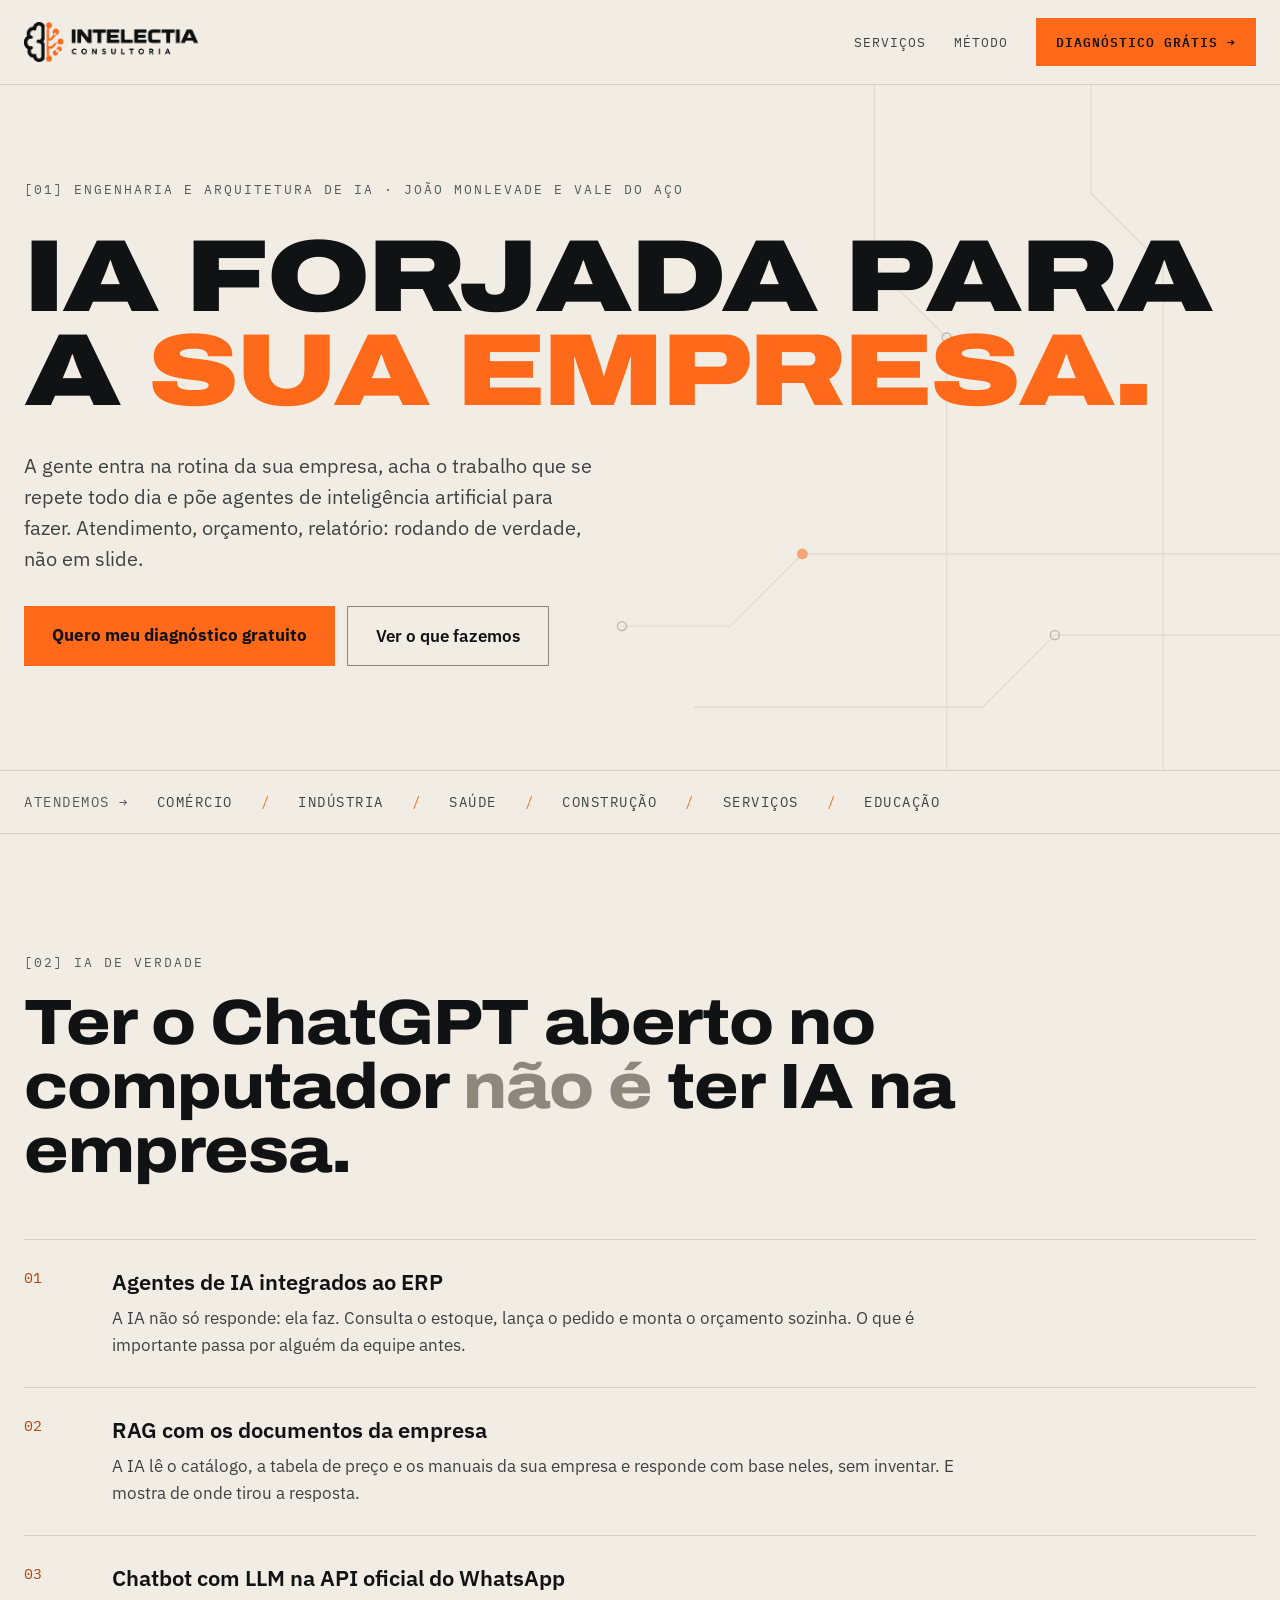
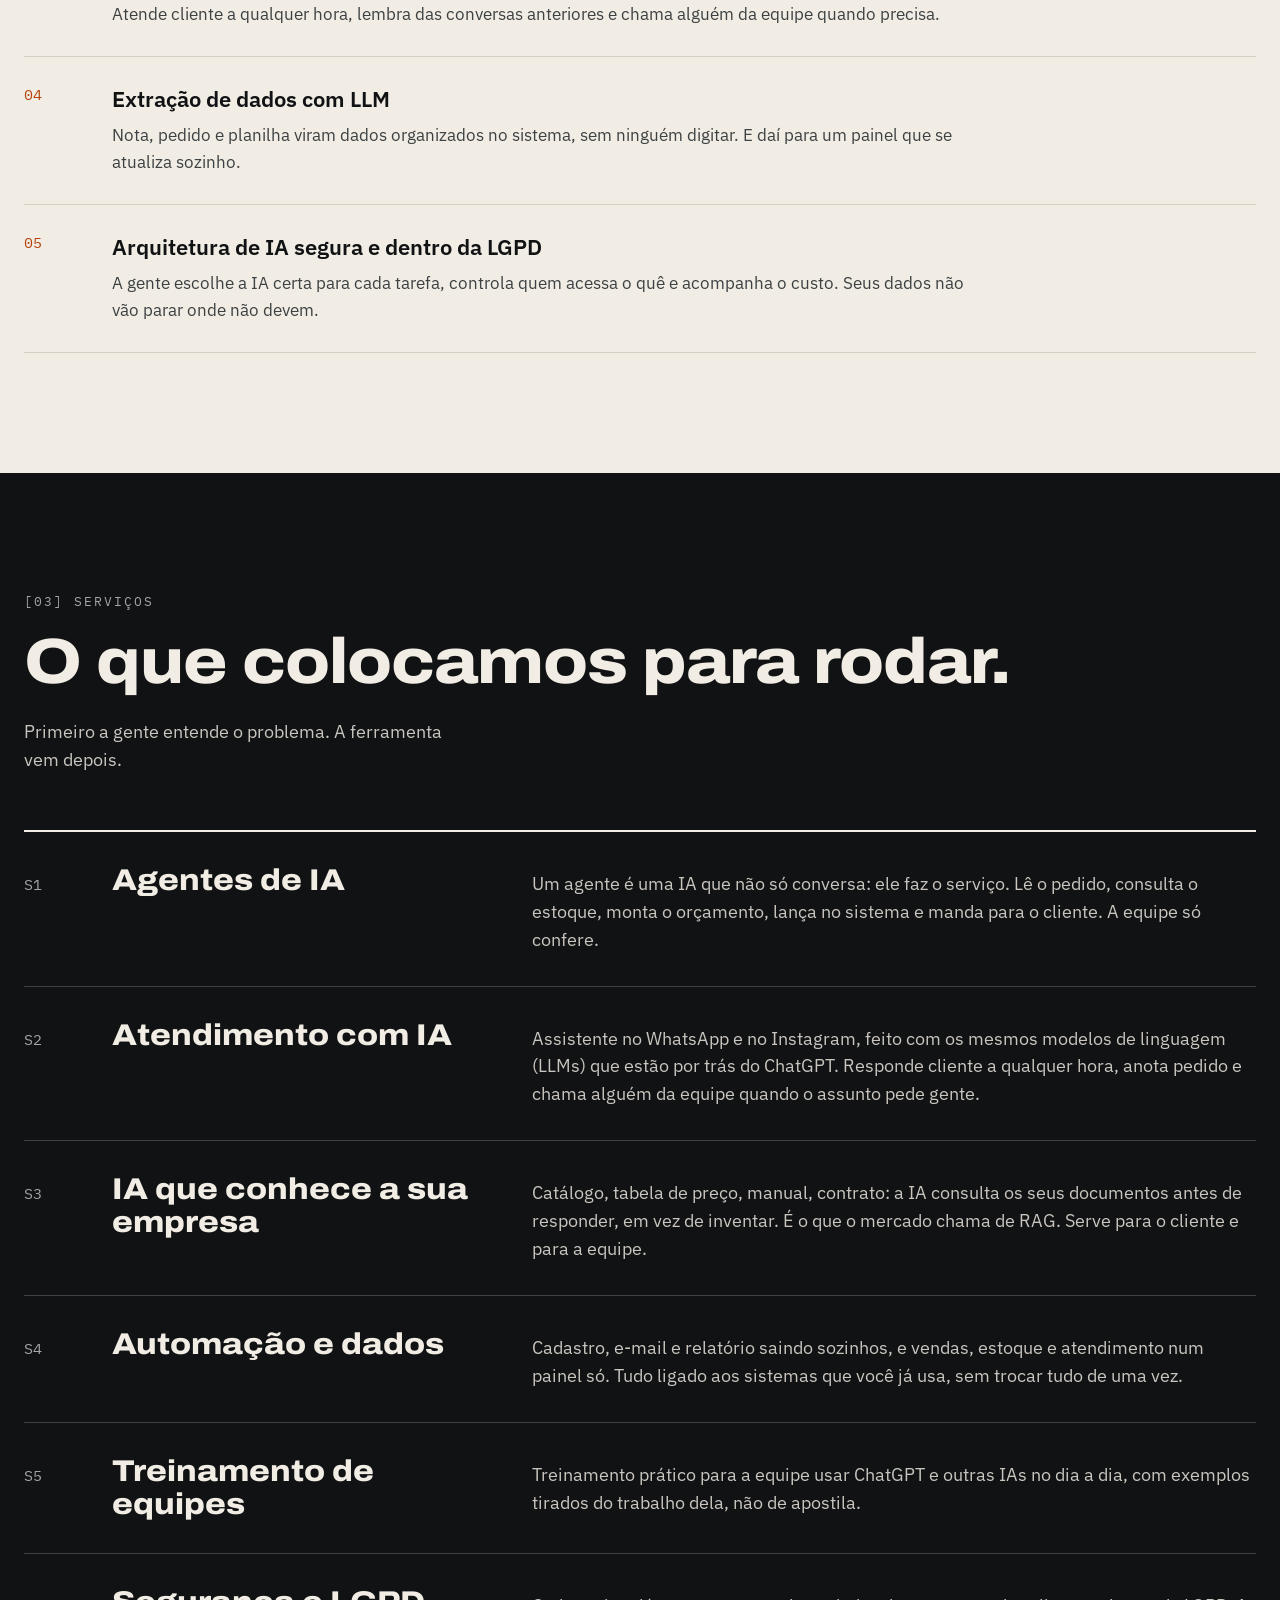
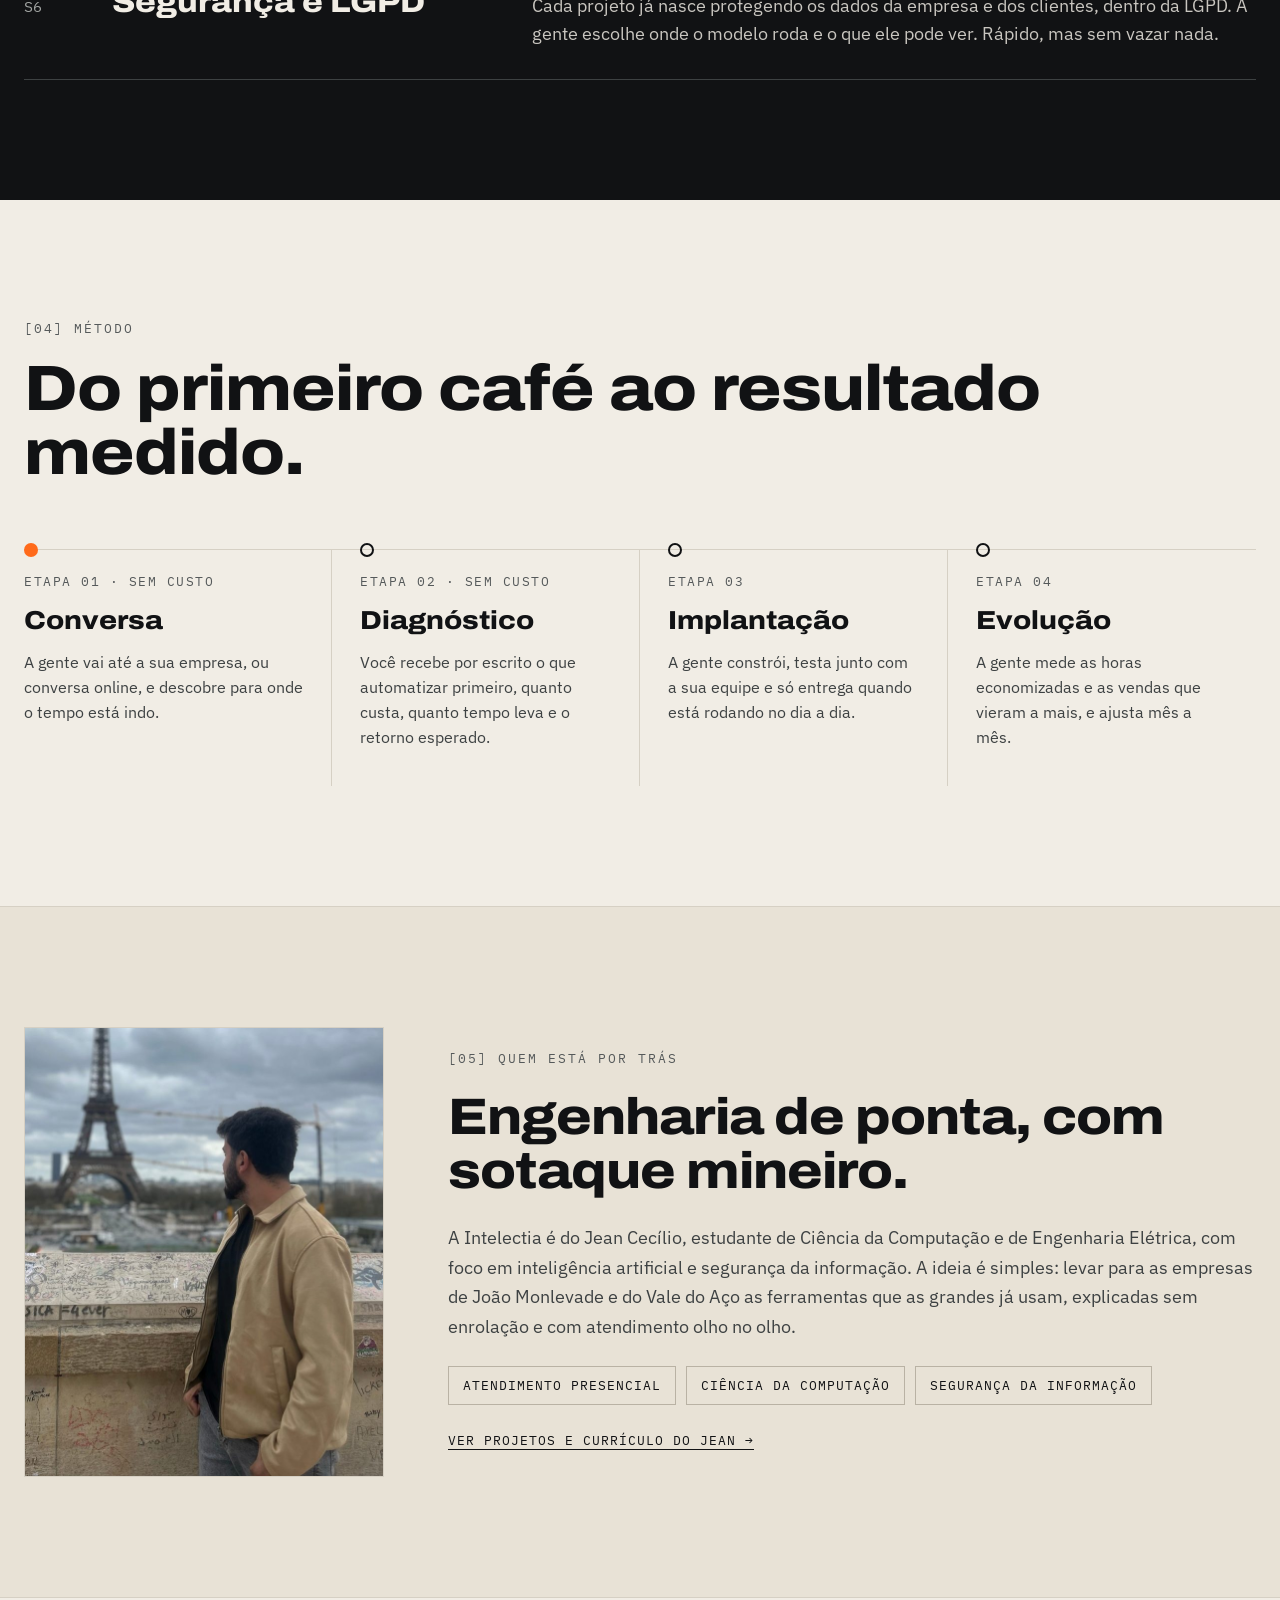
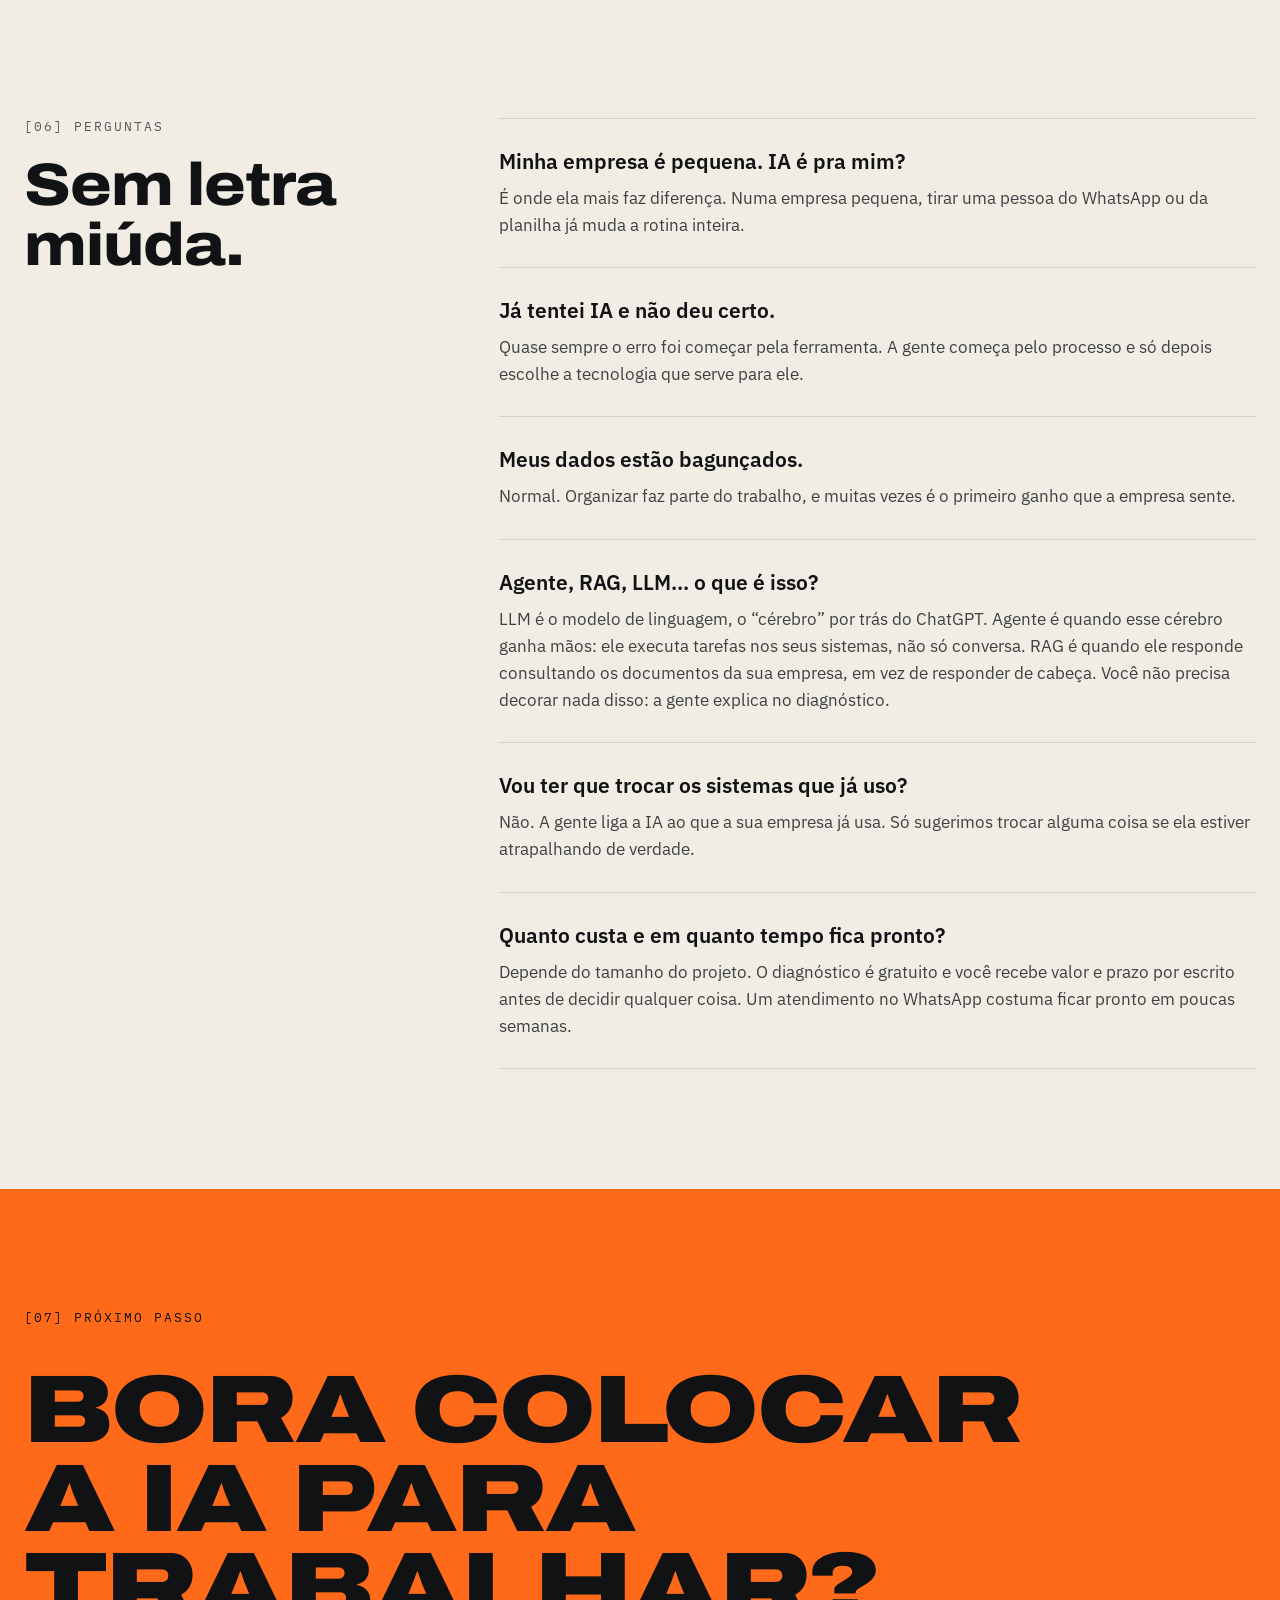
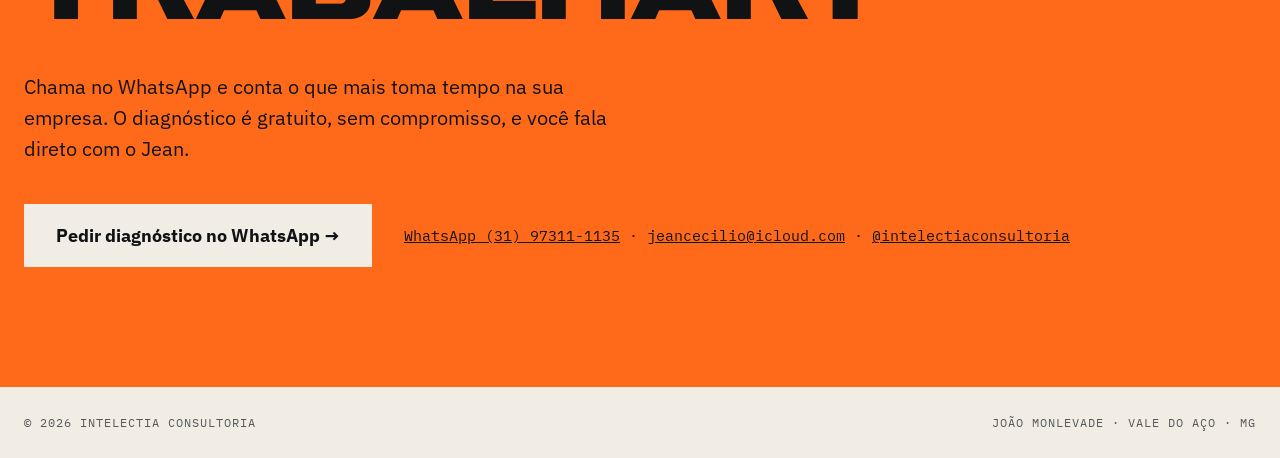
==== commit 4e51c3cd: "[02] títulos técnicos, explicações simples Os títulos dos 5 pontos ficam no vocabulário de engenhari" ====
--- a/index.html
+++ b/index.html
@@ -114,11 +114,11 @@
 <h2 class="h2 h2--wide">Ter o ChatGPT aberto no computador <span class="h2__dim">não é</span> ter IA na empresa.</h2>
 </div>
 <div class="rows">
-<div class="pain"><span class="pain__num">01</span><div class="pain__body"><h3 class="pain__title">Agentes ligados ao seu sistema</h3><p class="pain__desc">O modelo não só responde: ele chama as APIs do seu ERP, da planilha ou do e-commerce para consultar estoque, lançar pedido e gerar orçamento. Etapas críticas passam por aprovação de alguém da equipe.</p></div></div>
-<div class="pain"><span class="pain__num">02</span><div class="pain__body"><h3 class="pain__title">Busca nos documentos da empresa (RAG)</h3><p class="pain__desc">Catálogos, contratos e manuais viram uma base de busca semântica, com embeddings e banco vetorial. A IA responde com o que está escrito ali e mostra de onde tirou.</p></div></div>
-<div class="pain"><span class="pain__num">03</span><div class="pain__body"><h3 class="pain__title">Atendimento integrado de ponta a ponta</h3><p class="pain__desc">Assistente na API oficial do WhatsApp e no Instagram, com histórico do cliente, registro no CRM e passagem para um humano quando a conversa pede.</p></div></div>
-<div class="pain"><span class="pain__num">04</span><div class="pain__body"><h3 class="pain__title">Dados que saem sozinhos de PDF e planilha</h3><p class="pain__desc">Nota, pedido e relatório lidos por LLM com saída estruturada, validados e gravados no banco. Daí para um painel atualizado sem ninguém digitar nada.</p></div></div>
-<div class="pain"><span class="pain__num">05</span><div class="pain__body"><h3 class="pain__title">Arquitetura segura e com custo sob controle</h3><p class="pain__desc">Escolha do modelo certo para cada tarefa, na nuvem ou rodando local, com controle de acesso, logs, testes de qualidade das respostas e custo por mensagem monitorado. Tudo dentro da LGPD.</p></div></div>
+<div class="pain"><span class="pain__num">01</span><div class="pain__body"><h3 class="pain__title">Agentes de IA integrados ao ERP</h3><p class="pain__desc">A IA não só responde: ela faz. Consulta o estoque, lança o pedido e monta o orçamento sozinha. O que é importante passa por alguém da equipe antes.</p></div></div>
+<div class="pain"><span class="pain__num">02</span><div class="pain__body"><h3 class="pain__title">RAG com os documentos da empresa</h3><p class="pain__desc">A IA lê o catálogo, a tabela de preço e os manuais da sua empresa e responde com base neles, sem inventar. E mostra de onde tirou a resposta.</p></div></div>
+<div class="pain"><span class="pain__num">03</span><div class="pain__body"><h3 class="pain__title">Chatbot com LLM na API oficial do WhatsApp</h3><p class="pain__desc">Atende cliente a qualquer hora, lembra das conversas anteriores e chama alguém da equipe quando precisa.</p></div></div>
+<div class="pain"><span class="pain__num">04</span><div class="pain__body"><h3 class="pain__title">Extração de dados com LLM</h3><p class="pain__desc">Nota, pedido e planilha viram dados organizados no sistema, sem ninguém digitar. E daí para um painel que se atualiza sozinho.</p></div></div>
+<div class="pain"><span class="pain__num">05</span><div class="pain__body"><h3 class="pain__title">Arquitetura de IA segura e dentro da LGPD</h3><p class="pain__desc">A gente escolhe a IA certa para cada tarefa, controla quem acessa o quê e acompanha o custo. Seus dados não vão parar onde não devem.</p></div></div>
 </div>
 </section>
 
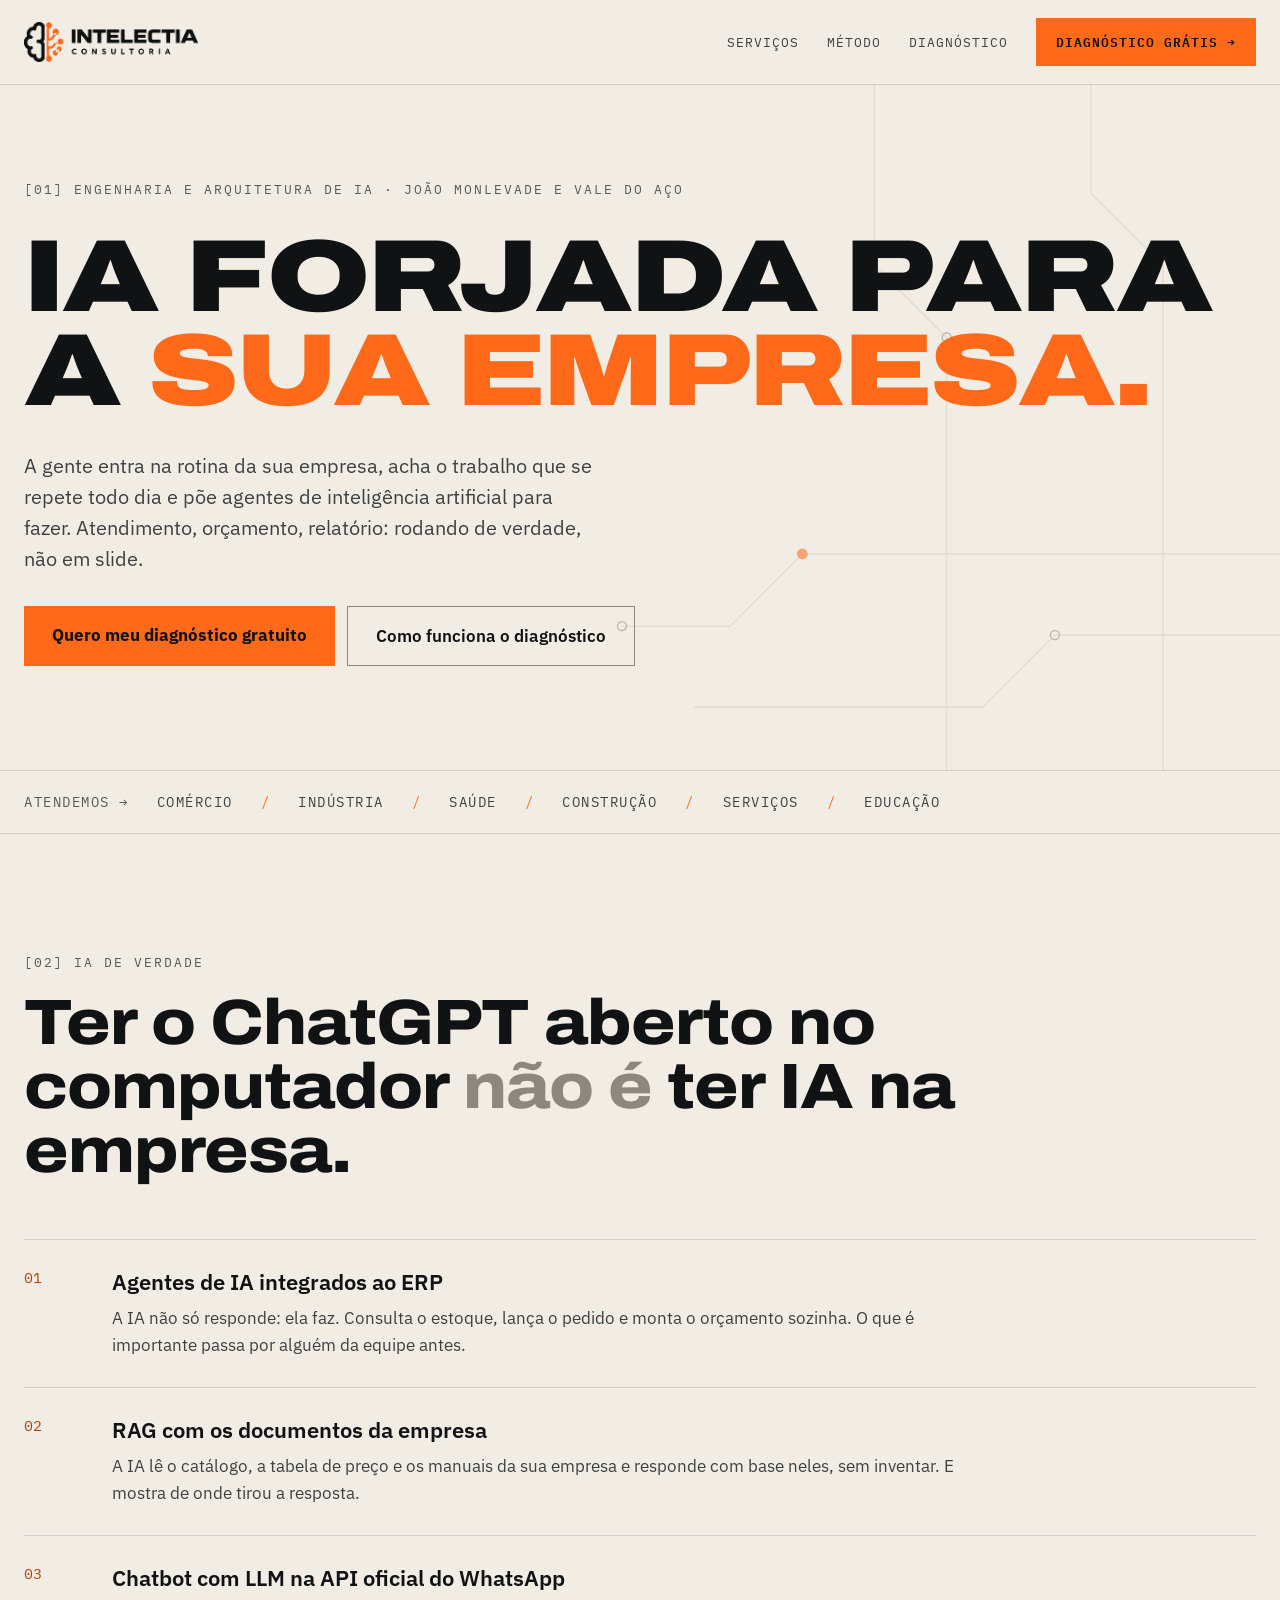
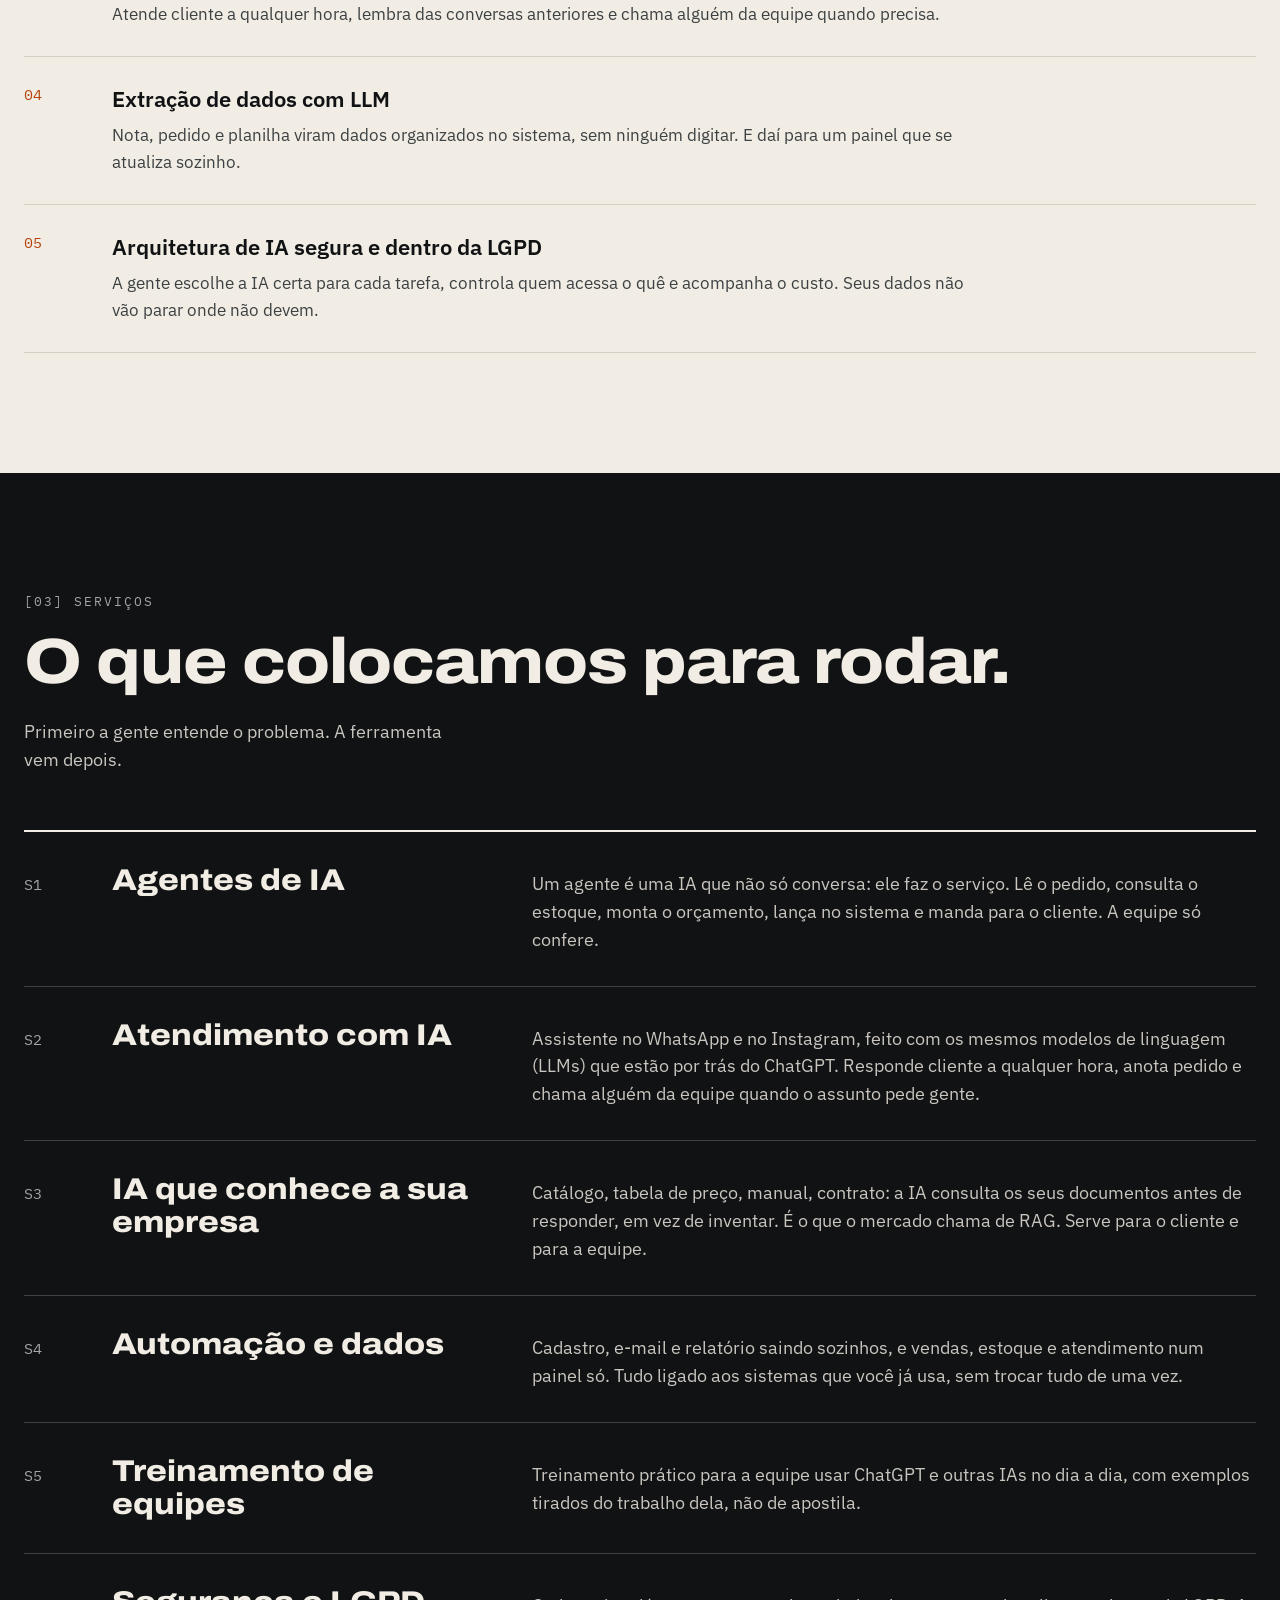
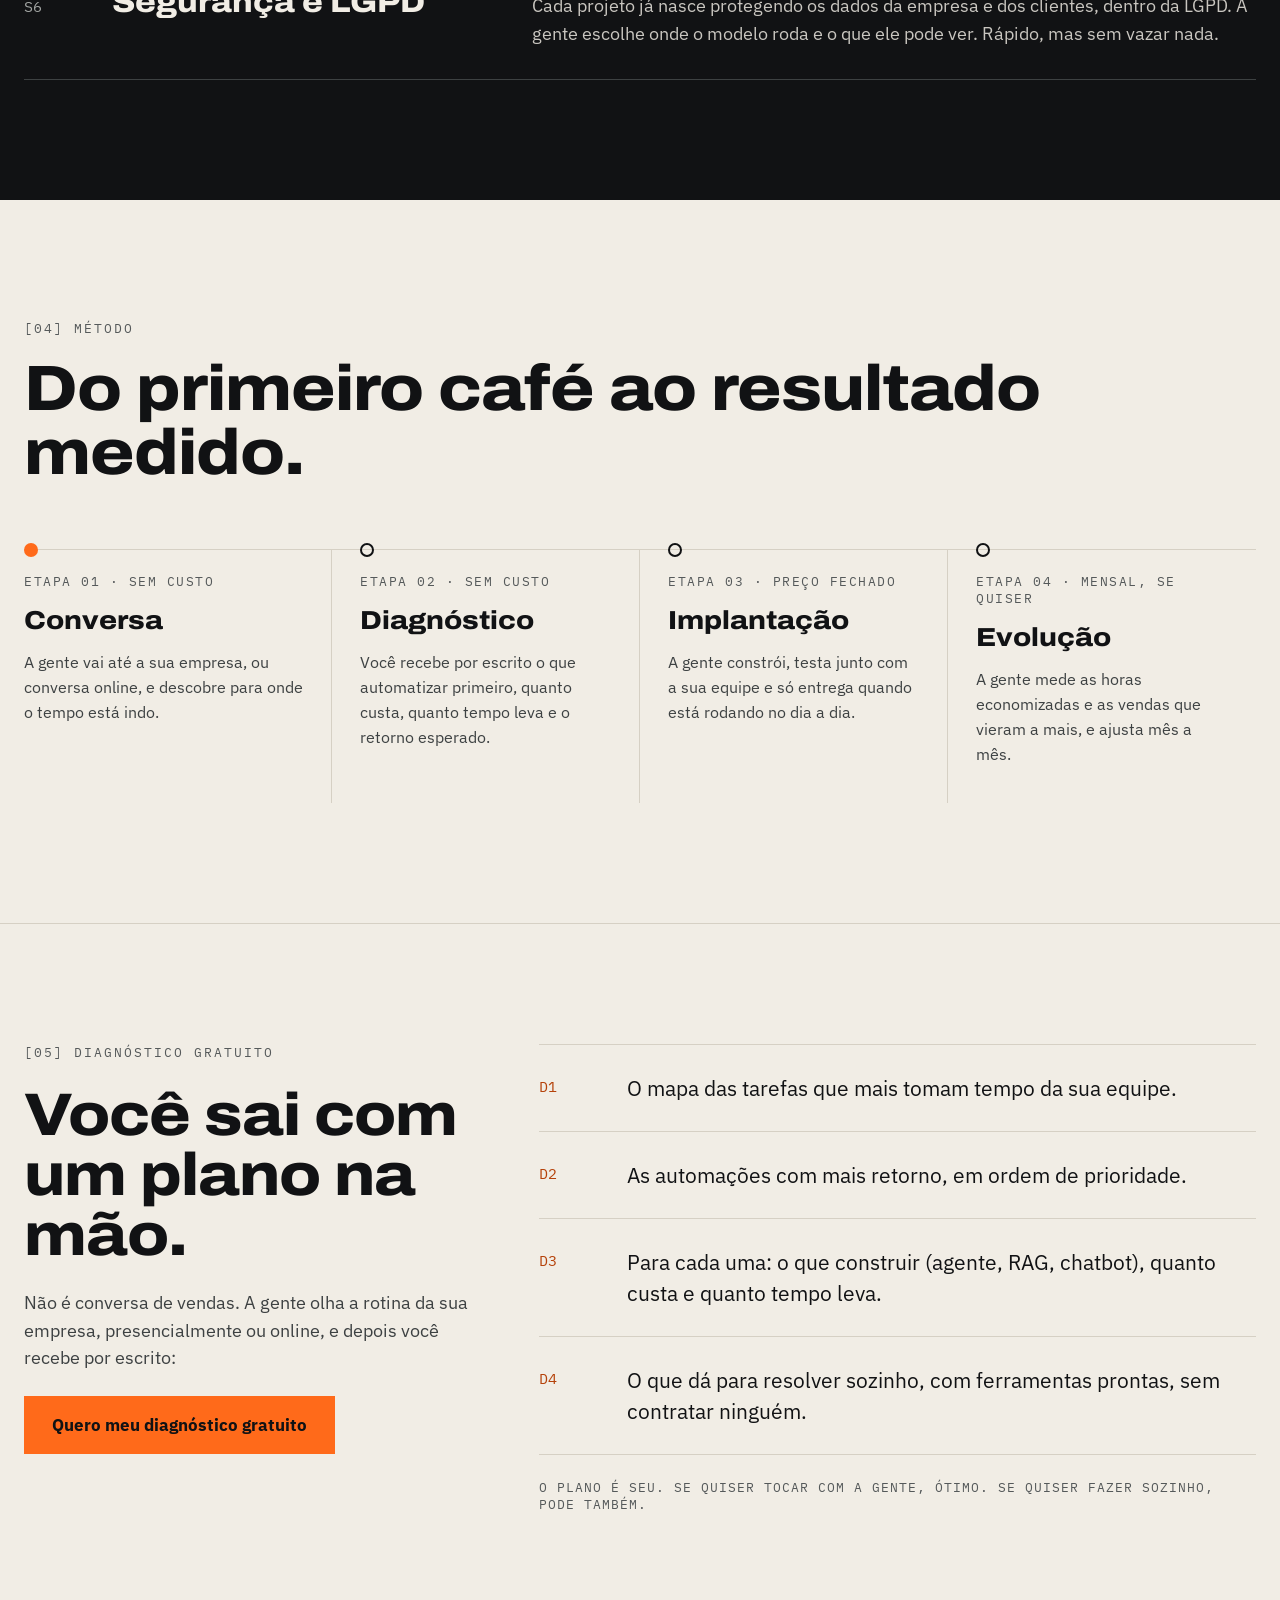
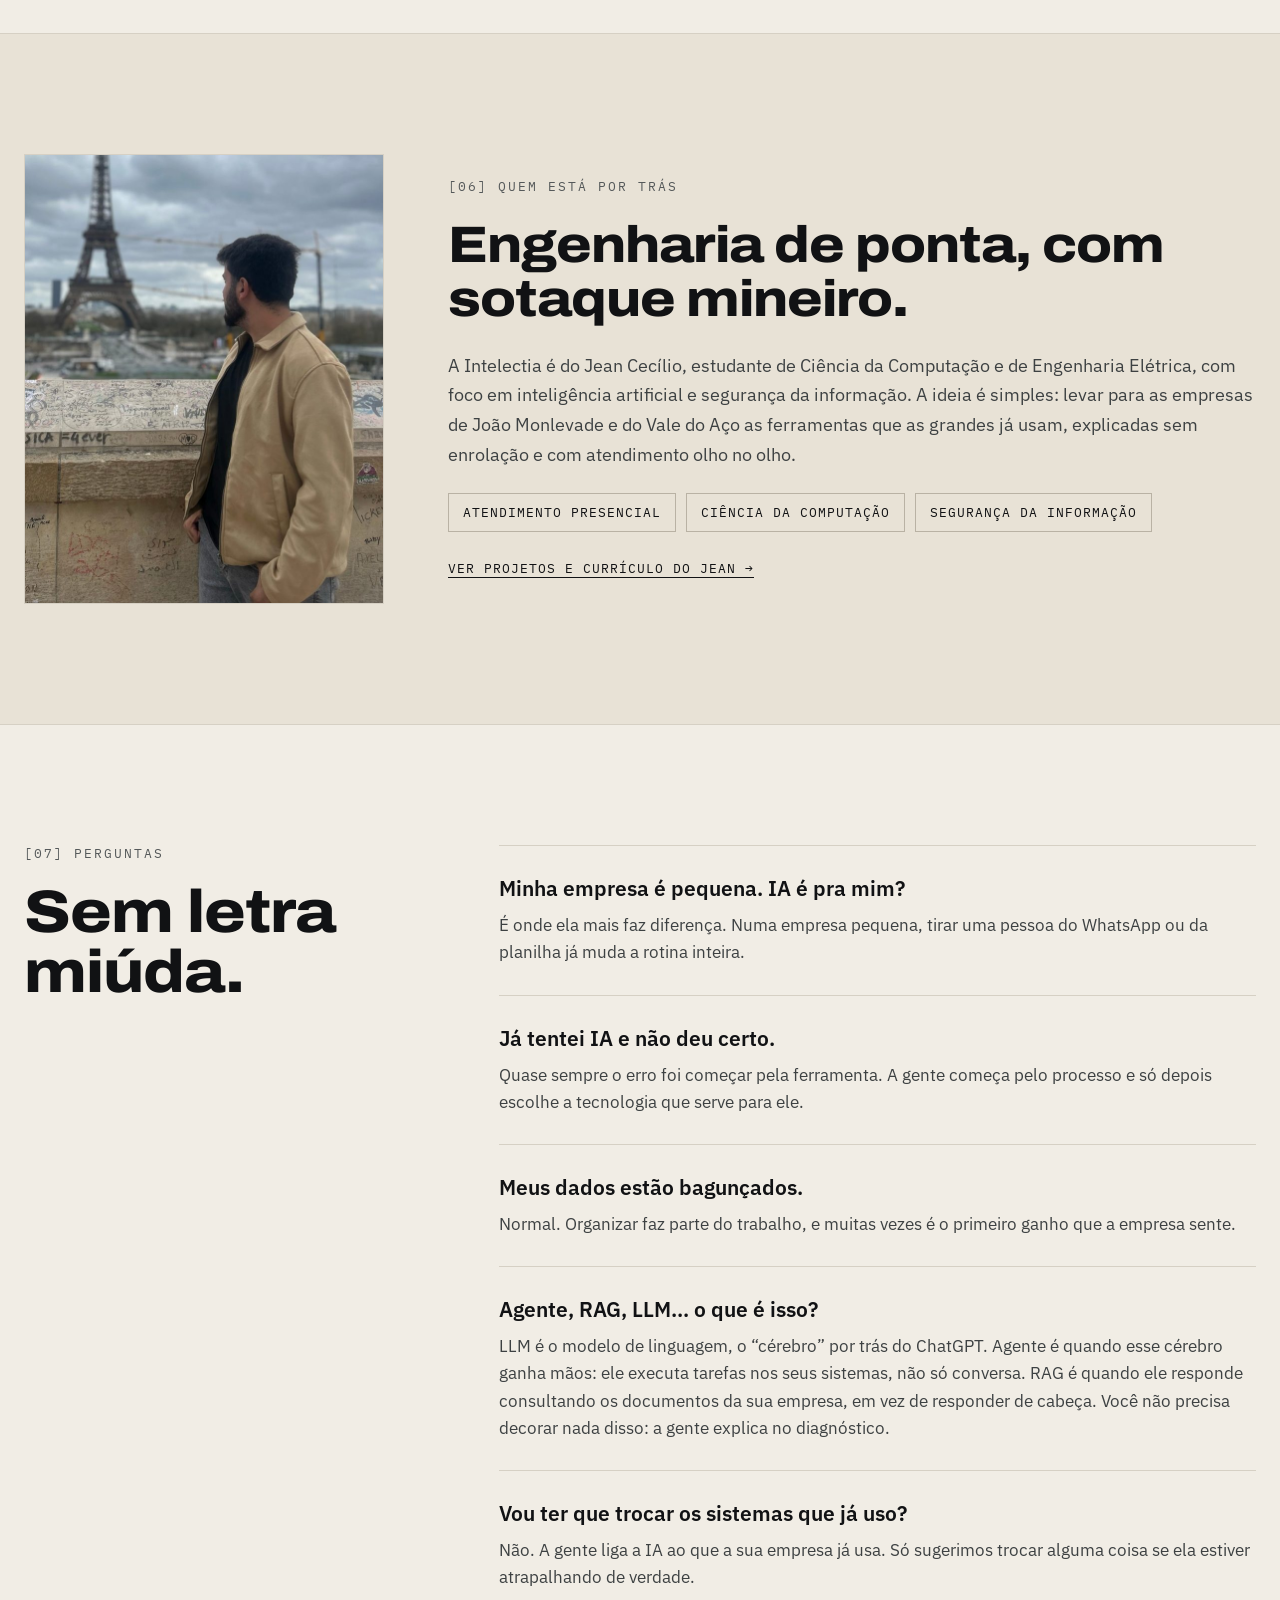
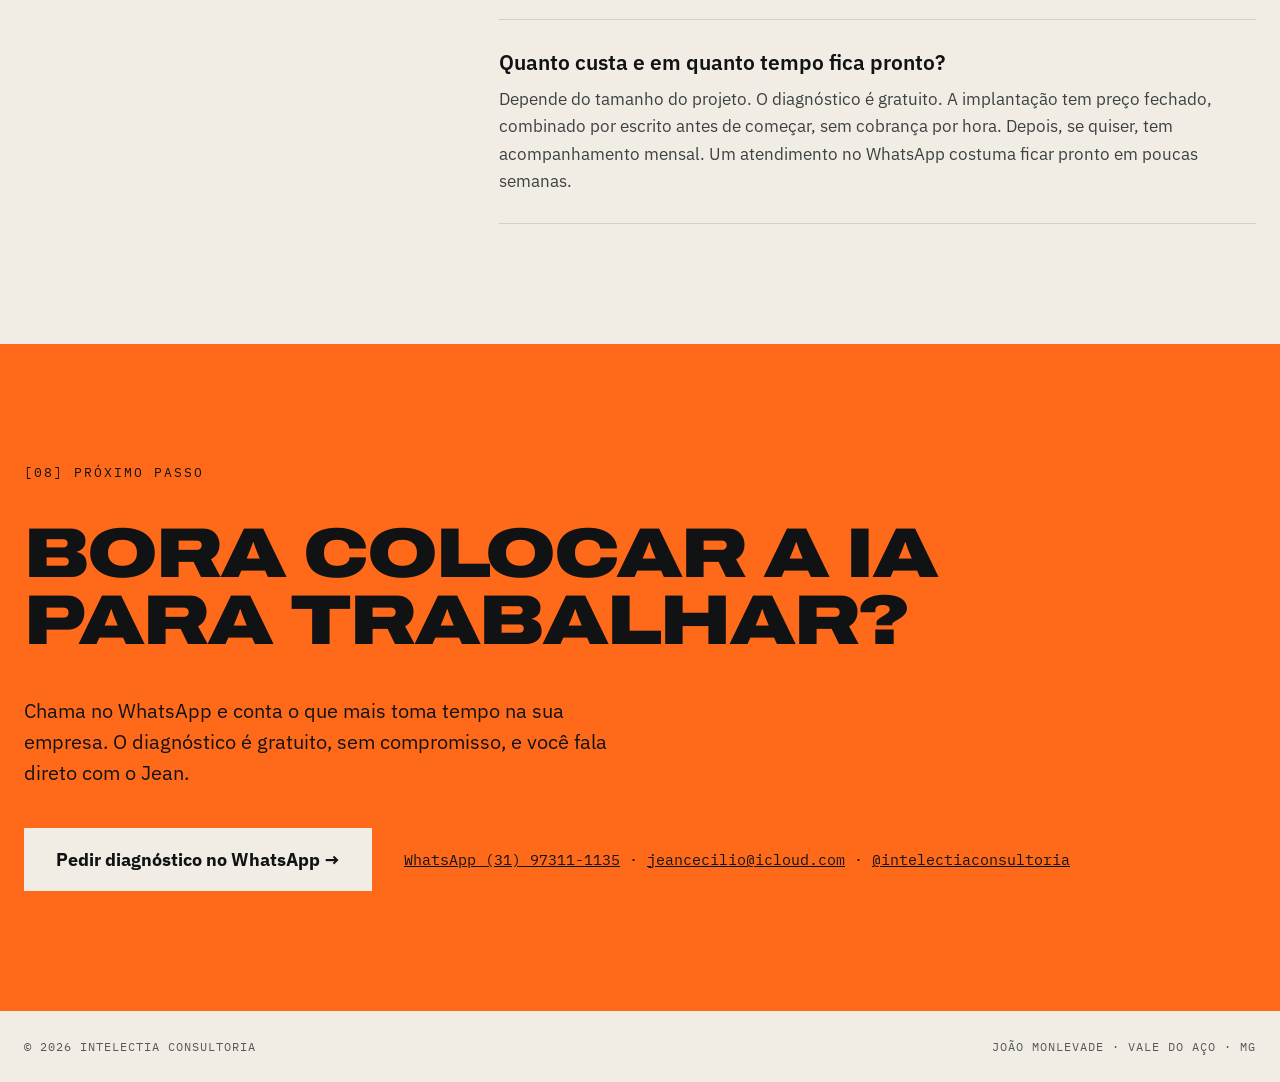
==== commit 064b4cab: "Diagnóstico gratuito vira um produto claro no site Inspirado em consultorias de IA de uma pessoa só " ====
--- a/index.html
+++ b/index.html
@@ -66,6 +66,7 @@
 <nav id="menu" aria-label="Principal" class="site-nav">
 <a href="#servicos" class="site-nav__link">Serviços</a>
 <a href="#metodo" class="site-nav__link">Método</a>
+<a href="#diagnostico" class="site-nav__link">Diagnóstico</a>
 <a href="#resultados" class="site-nav__link nav-resultados">Resultados</a>
 <a href="#contato" class="btn btn--nav" data-whatsapp>Diagnóstico grátis →</a>
 </nav>
@@ -90,7 +91,7 @@
 <p class="hero__lead">A gente entra na rotina da sua empresa, acha o trabalho que se repete todo dia e põe agentes de inteligência artificial para fazer. Atendimento, orçamento, relatório: rodando de verdade, não em slide.</p>
 <div class="btn-row">
 <a href="#contato" class="btn btn--primary" data-whatsapp>Quero meu diagnóstico gratuito</a>
-<a href="#servicos" class="btn btn--outline">Ver o que fazemos</a>
+<a href="#diagnostico" class="btn btn--outline">Como funciona o diagnóstico</a>
 </div>
 </div>
 </div>
@@ -162,15 +163,35 @@
 </div>
 <div class="step">
 <span class="step__dot step__dot--idle"></span>
-<span class="step__tag">ETAPA 03</span>
+<span class="step__tag">ETAPA 03 · PREÇO FECHADO</span>
 <h3 class="step__title">Implantação</h3>
 <p class="step__text">A gente constrói, testa junto com a sua equipe e só entrega quando está rodando no dia a dia.</p>
 </div>
 <div class="step">
 <span class="step__dot step__dot--idle"></span>
-<span class="step__tag">ETAPA 04</span>
+<span class="step__tag">ETAPA 04 · MENSAL, SE QUISER</span>
 <h3 class="step__title">Evolução</h3>
 <p class="step__text">A gente mede as horas economizadas e as vendas que vieram a mais, e ajusta mês a mês.</p>
+</div>
+</div>
+</section>
+
+<section id="diagnostico" class="diag-wrap">
+<div class="container section diag">
+<div class="diag__head">
+<p class="label"><span class="secao-num"></span> Diagnóstico gratuito</p>
+<h2 class="h2 h2--faq">Você sai com um plano na mão.</h2>
+<p class="diag__intro">Não é conversa de vendas. A gente olha a rotina da sua empresa, presencialmente ou online, e depois você recebe por escrito:</p>
+<a href="#contato" class="btn btn--primary" data-whatsapp>Quero meu diagnóstico gratuito</a>
+</div>
+<div class="diag__body">
+<ol class="diag__list">
+<li class="diag__item"><span class="diag__num">D1</span><p class="diag__text">O mapa das tarefas que mais tomam tempo da sua equipe.</p></li>
+<li class="diag__item"><span class="diag__num">D2</span><p class="diag__text">As automações com mais retorno, em ordem de prioridade.</p></li>
+<li class="diag__item"><span class="diag__num">D3</span><p class="diag__text">Para cada uma: o que construir (agente, RAG, chatbot), quanto custa e quanto tempo leva.</p></li>
+<li class="diag__item"><span class="diag__num">D4</span><p class="diag__text">O que dá para resolver sozinho, com ferramentas prontas, sem contratar ninguém.</p></li>
+</ol>
+<p class="diag__note">O plano é seu. Se quiser tocar com a gente, ótimo. Se quiser fazer sozinho, pode também.</p>
 </div>
 </div>
 </section>
@@ -234,7 +255,7 @@
 <div class="faq__item"><h3 class="faq__q">Meus dados estão bagunçados.</h3><p class="faq__a">Normal. Organizar faz parte do trabalho, e muitas vezes é o primeiro ganho que a empresa sente.</p></div>
 <div class="faq__item"><h3 class="faq__q">Agente, RAG, LLM… o que é isso?</h3><p class="faq__a">LLM é o modelo de linguagem, o “cérebro” por trás do ChatGPT. Agente é quando esse cérebro ganha mãos: ele executa tarefas nos seus sistemas, não só conversa. RAG é quando ele responde consultando os documentos da sua empresa, em vez de responder de cabeça. Você não precisa decorar nada disso: a gente explica no diagnóstico.</p></div>
 <div class="faq__item"><h3 class="faq__q">Vou ter que trocar os sistemas que já uso?</h3><p class="faq__a">Não. A gente liga a IA ao que a sua empresa já usa. Só sugerimos trocar alguma coisa se ela estiver atrapalhando de verdade.</p></div>
-<div class="faq__item"><h3 class="faq__q">Quanto custa e em quanto tempo fica pronto?</h3><p class="faq__a">Depende do tamanho do projeto. O diagnóstico é gratuito e você recebe valor e prazo por escrito antes de decidir qualquer coisa. Um atendimento no WhatsApp costuma ficar pronto em poucas semanas.</p></div>
+<div class="faq__item"><h3 class="faq__q">Quanto custa e em quanto tempo fica pronto?</h3><p class="faq__a">Depende do tamanho do projeto. O diagnóstico é gratuito. A implantação tem preço fechado, combinado por escrito antes de começar, sem cobrança por hora. Depois, se quiser, tem acompanhamento mensal. Um atendimento no WhatsApp costuma ficar pronto em poucas semanas.</p></div>
 </div>
 </section>
 
--- a/styles.css
+++ b/styles.css
@@ -127,6 +127,18 @@
 .step__title { margin: 0; font-family: var(--font-display); font-stretch: 112%; font-weight: 800; font-size: 26px; }
 .step__text { margin: 0; font-size: 16px; line-height: 1.55; color: var(--text-2); }
 
+/* ---------- Diagnóstico gratuito ---------- */
+.diag-wrap { border-top: 1px solid var(--line); }
+.diag { display: flex; flex-wrap: wrap; gap: 32px 56px; }
+.diag__head { flex: 1 1 360px; min-width: 0; display: flex; flex-direction: column; align-items: flex-start; gap: 24px; }
+.diag__intro { margin: 0; font-size: 18px; line-height: 1.55; color: var(--text-2); max-width: 460px; }
+.diag__body { flex: 2 1 520px; min-width: 0; display: flex; flex-direction: column; gap: 24px; }
+.diag__list { margin: 0; padding: 0; list-style: none; border-top: 1px solid var(--line); }
+.diag__item { display: flex; gap: 12px 40px; padding: 28px 0; border-bottom: 1px solid var(--line); }
+.diag__num { flex: none; width: 48px; font-family: var(--font-mono); font-size: 15px; color: var(--accent-text); padding-top: 4px; }
+.diag__text { margin: 0; font-size: 21px; line-height: 1.45; }
+.diag__note { margin: 0; font-family: var(--font-mono); font-size: 13px; letter-spacing: 1px; text-transform: uppercase; color: var(--muted); }
+
 /* ---------- [05] Resultados ---------- */
 .results { border-top: 1px solid var(--line); }
 /* 3 colunas só quando o número grande cabe; antes disso, um card por linha (sem buraco no grid). */
@@ -159,7 +171,7 @@
 
 /* ---------- [08] CTA final ---------- */
 .cta { background: var(--accent); color: var(--ink); }
-.cta__title { margin: 0; font-family: var(--font-display); font-stretch: 125%; font-weight: 900; font-size: clamp(44px, 7.5vw, 104px); line-height: 0.92; letter-spacing: -2px; text-transform: uppercase; max-width: 1100px; }
+.cta__title { margin: 0; font-family: var(--font-display); font-stretch: 125%; font-weight: 900; font-size: clamp(44px, 5.5vw, 76px); line-height: 0.95; letter-spacing: -2px; text-transform: uppercase; max-width: 1000px; }
 .cta__text { margin: 0; font-size: 20px; line-height: 1.55; max-width: 620px; }
 .cta__row { display: flex; flex-wrap: wrap; align-items: center; gap: 16px 32px; }
 .cta__contacts { font-family: var(--font-mono); font-size: 15px; }
@@ -230,6 +242,10 @@
   .about__media { flex-basis: 240px; }
 
   .faq { gap: 40px; }
+  .diag__item { gap: 16px; padding: 22px 0; }
+  .diag__num { width: 32px; }
+  .diag__text { font-size: 18px; }
+  .diag__head .btn { align-self: stretch; }
   .faq__q { font-size: 19px; }
 
   .cta__title { font-size: clamp(30px, 9.4vw, 57px); letter-spacing: -1px; }
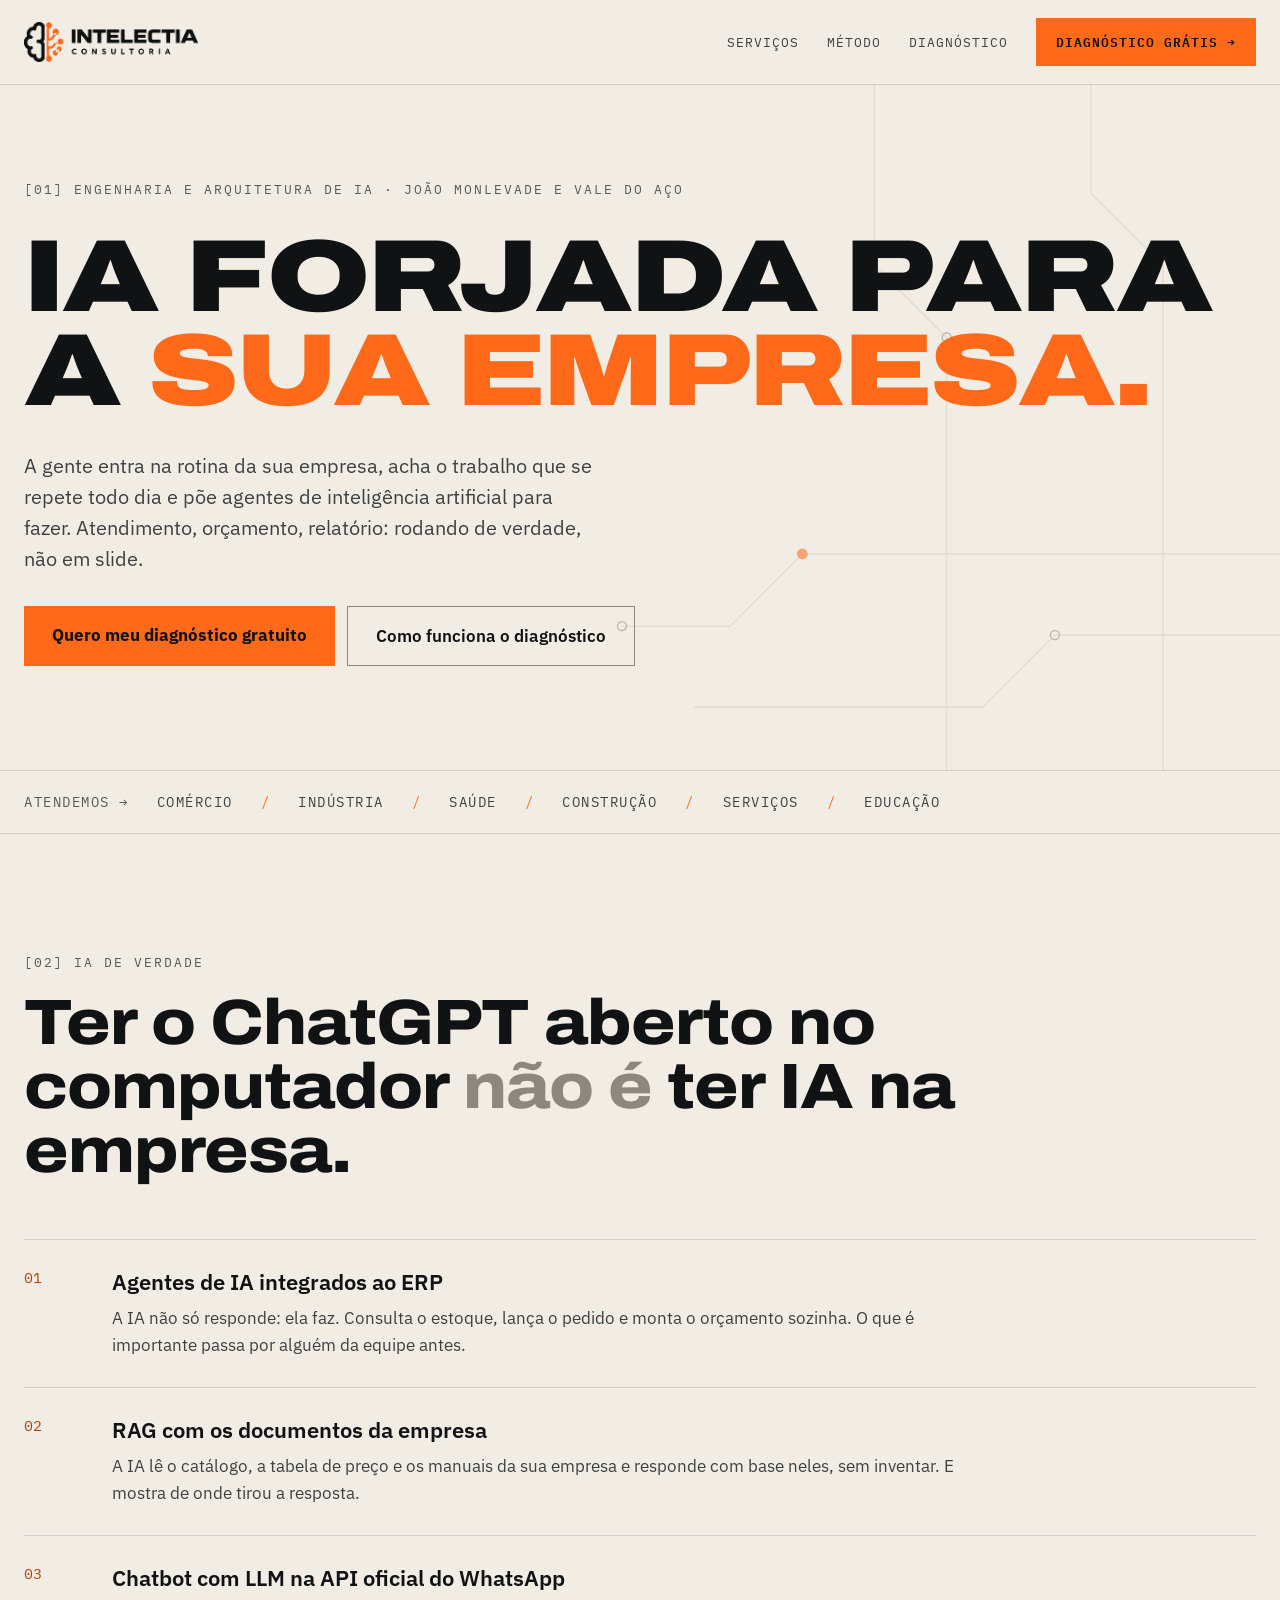
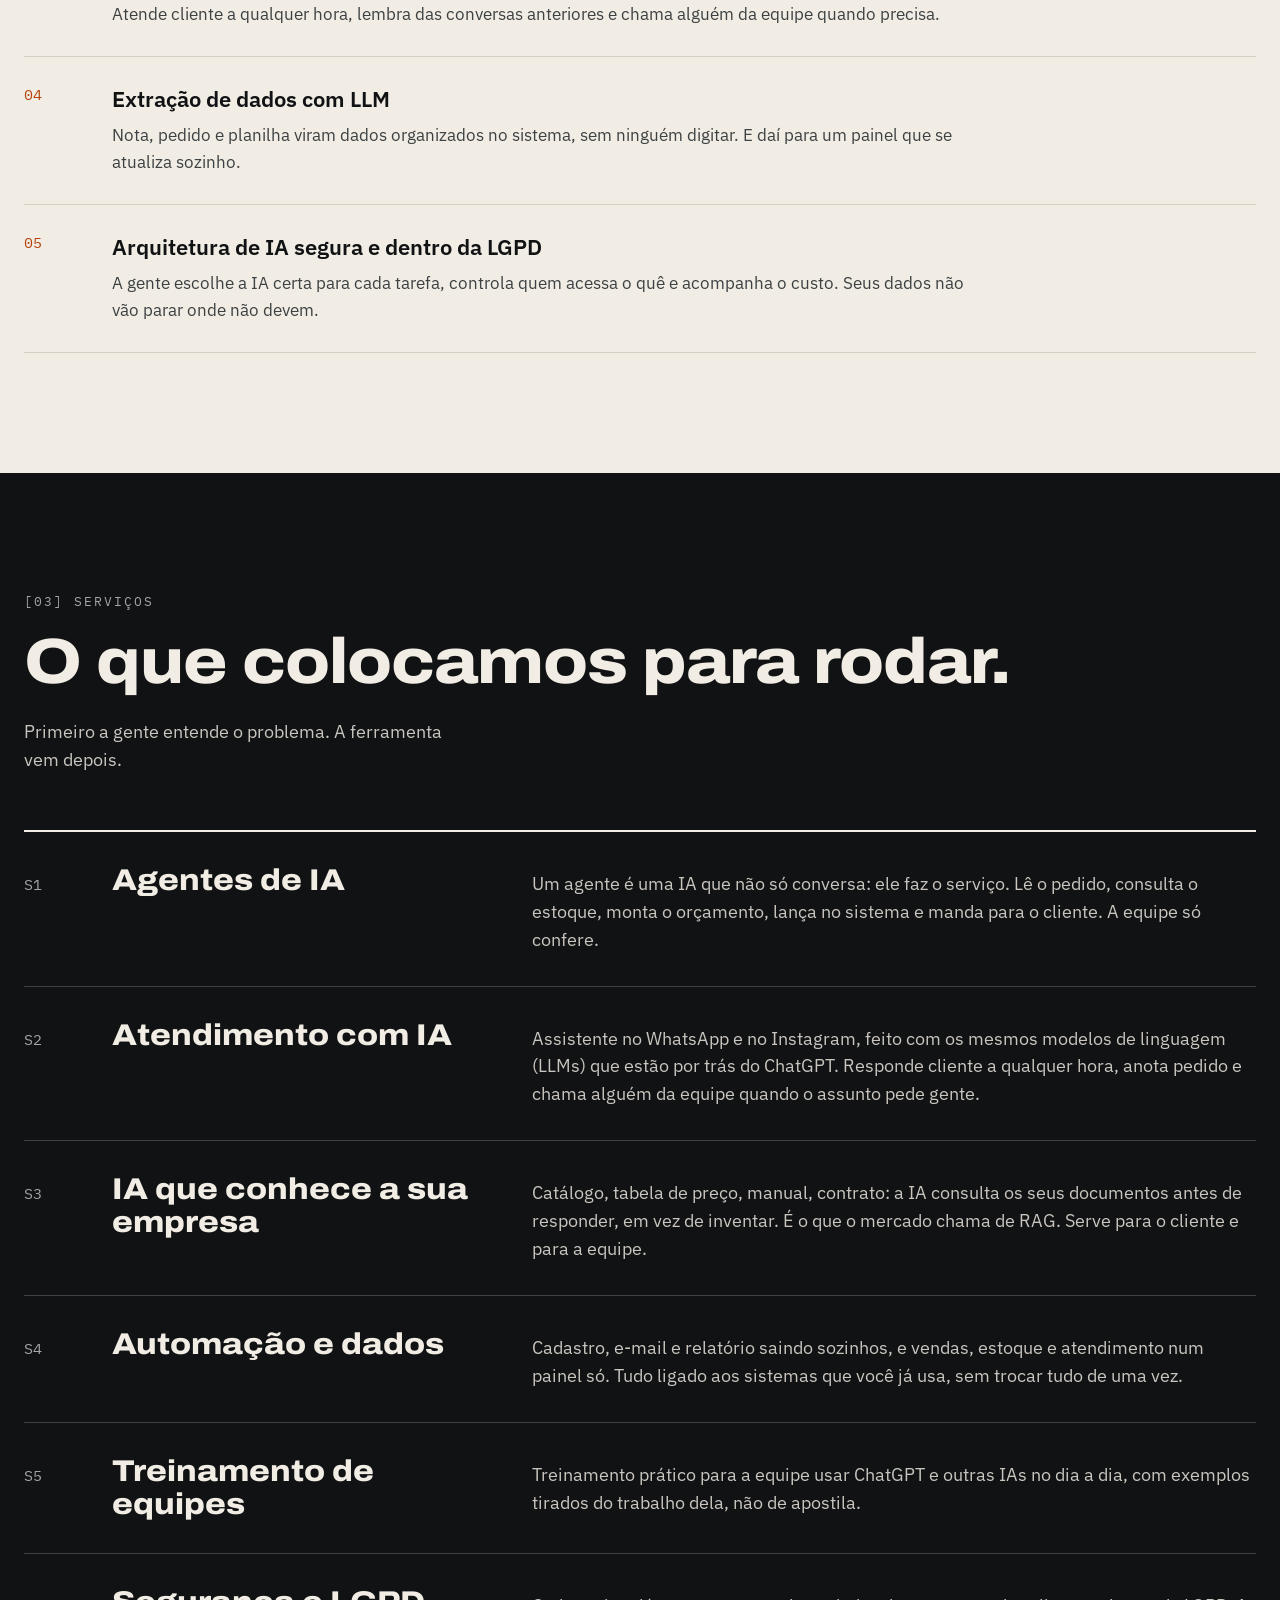
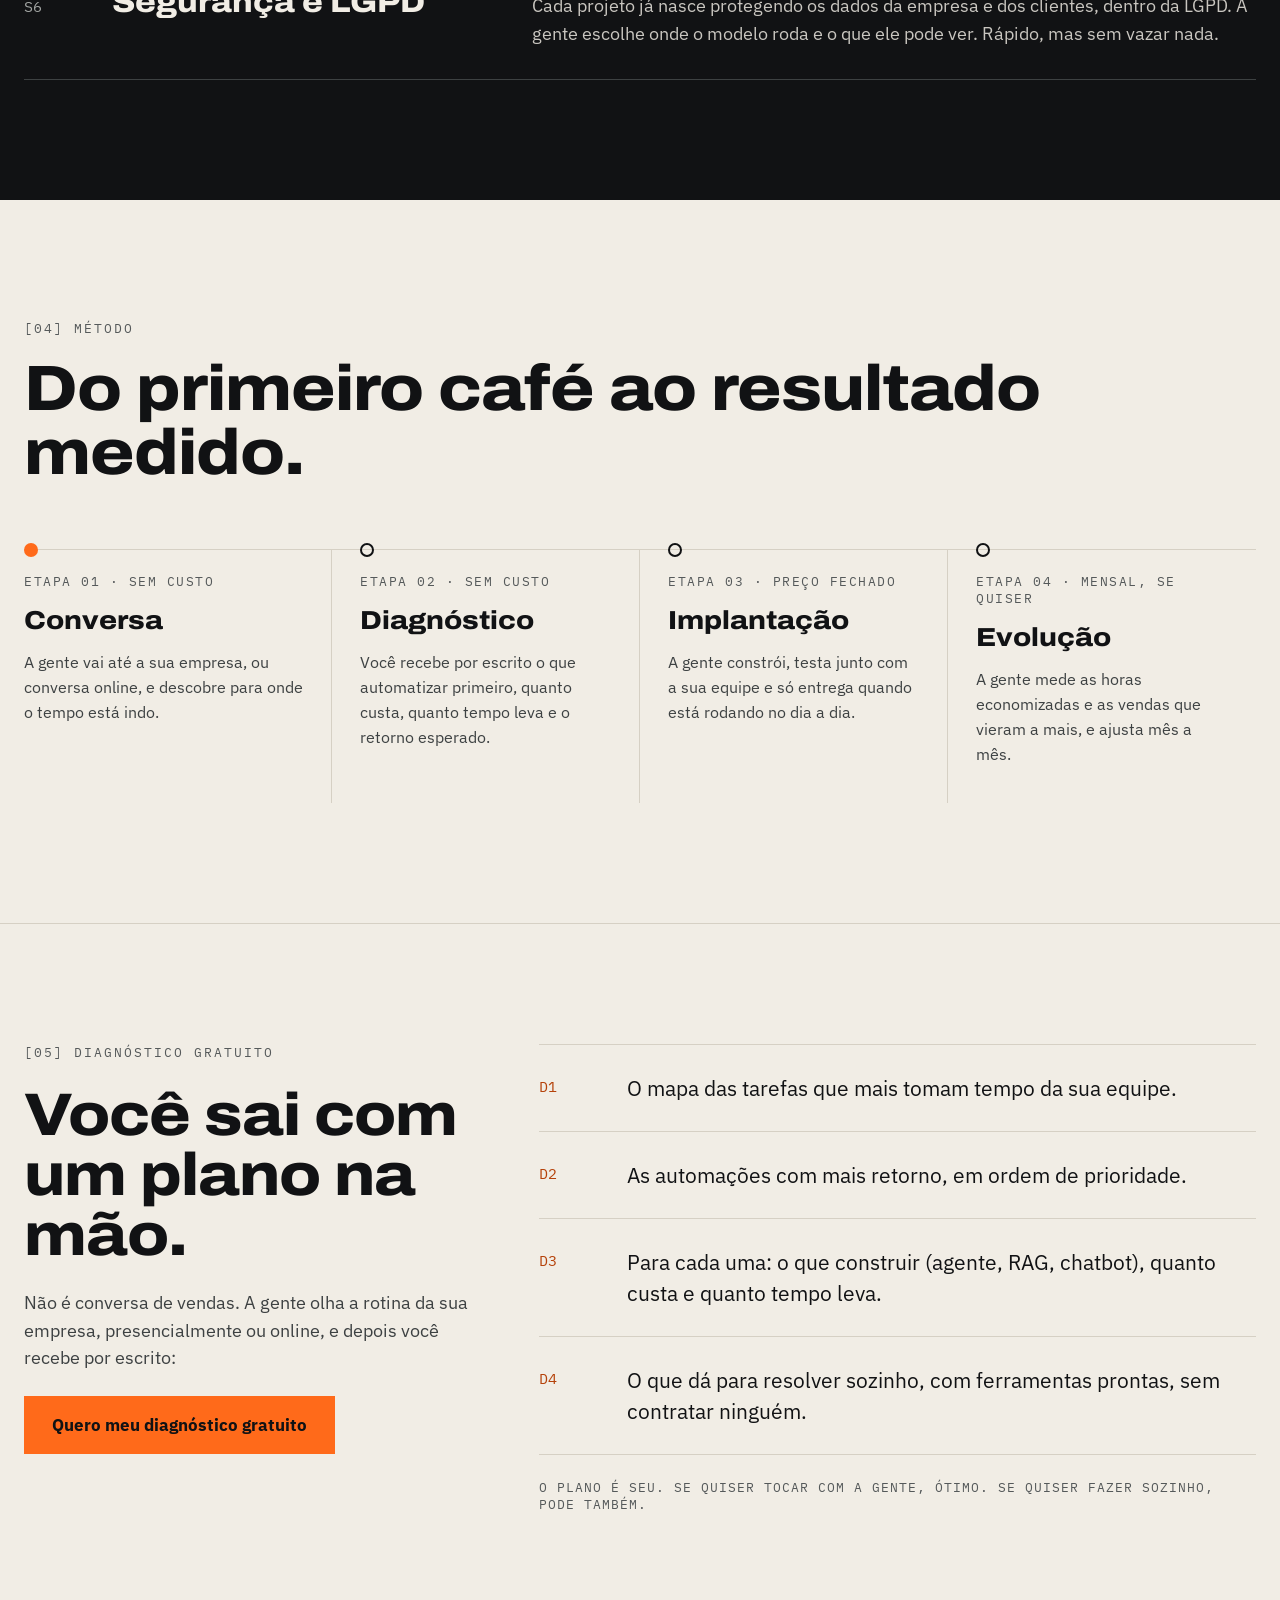
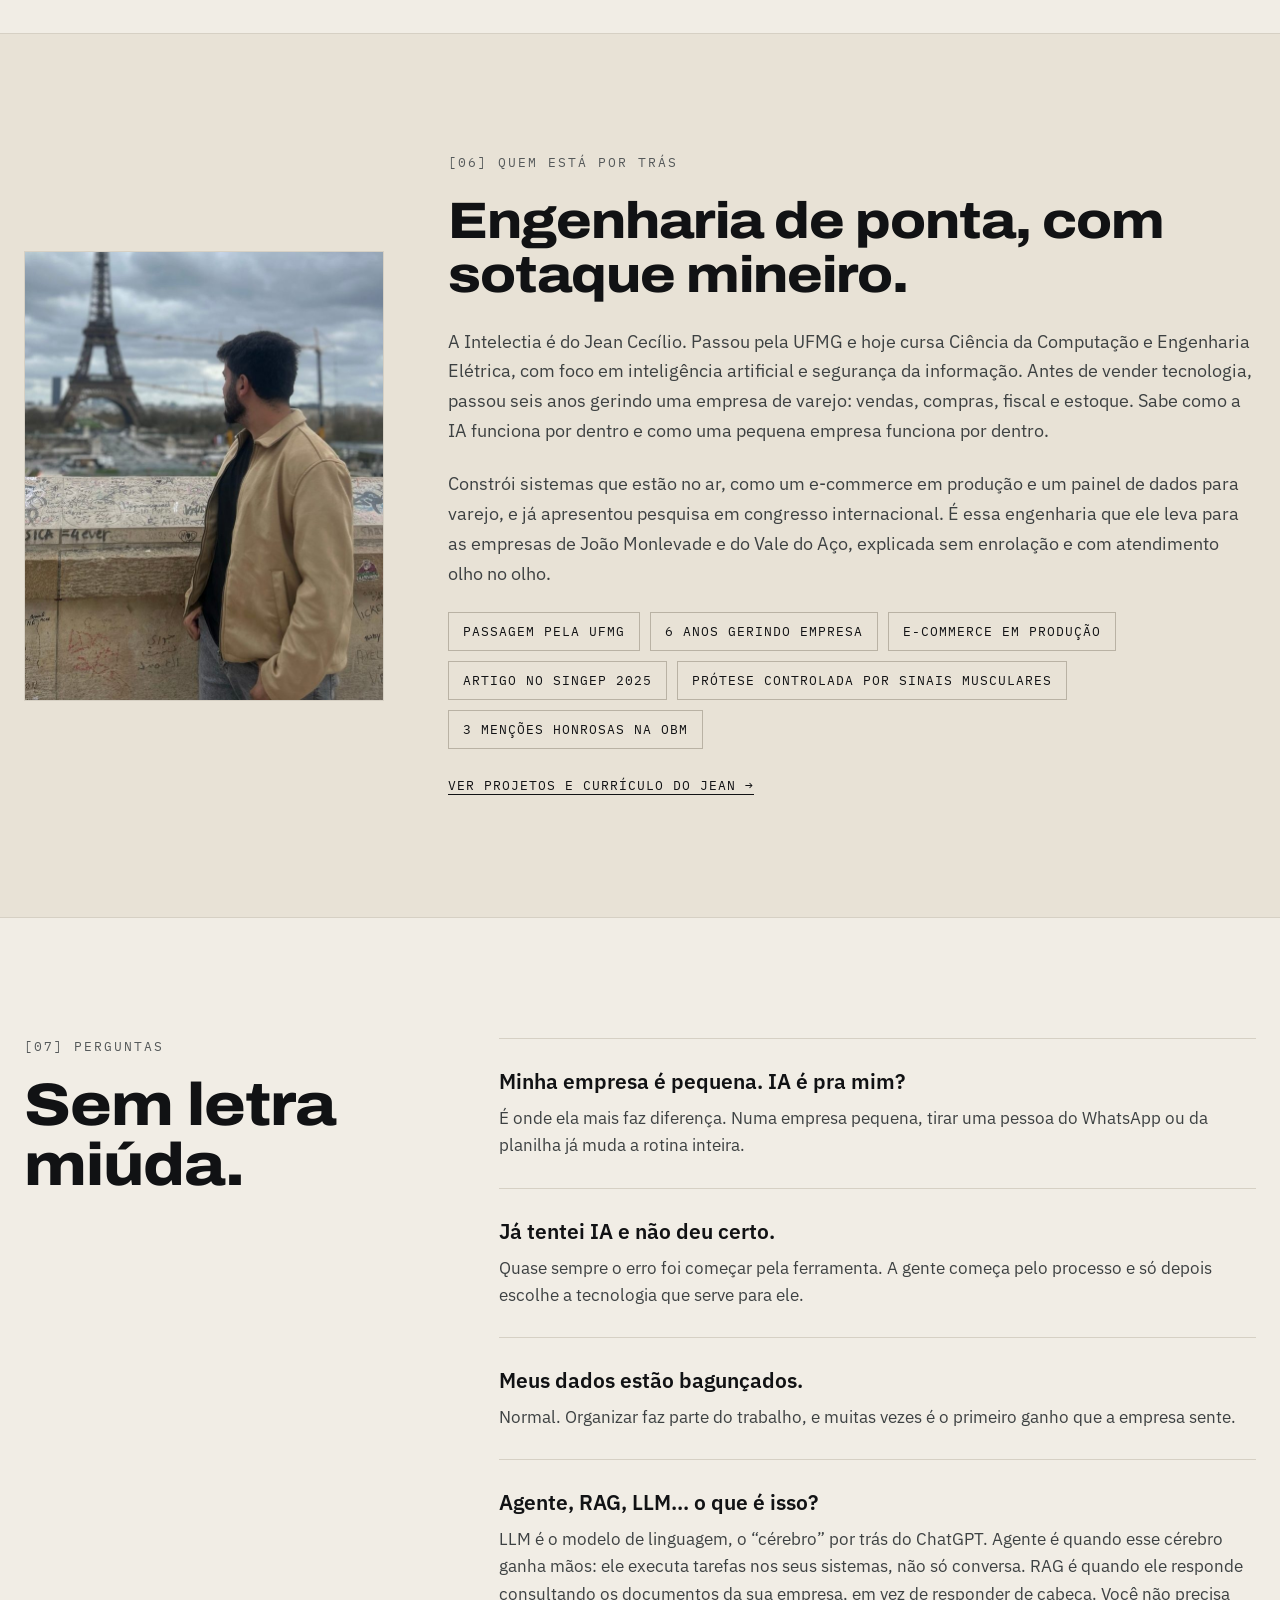
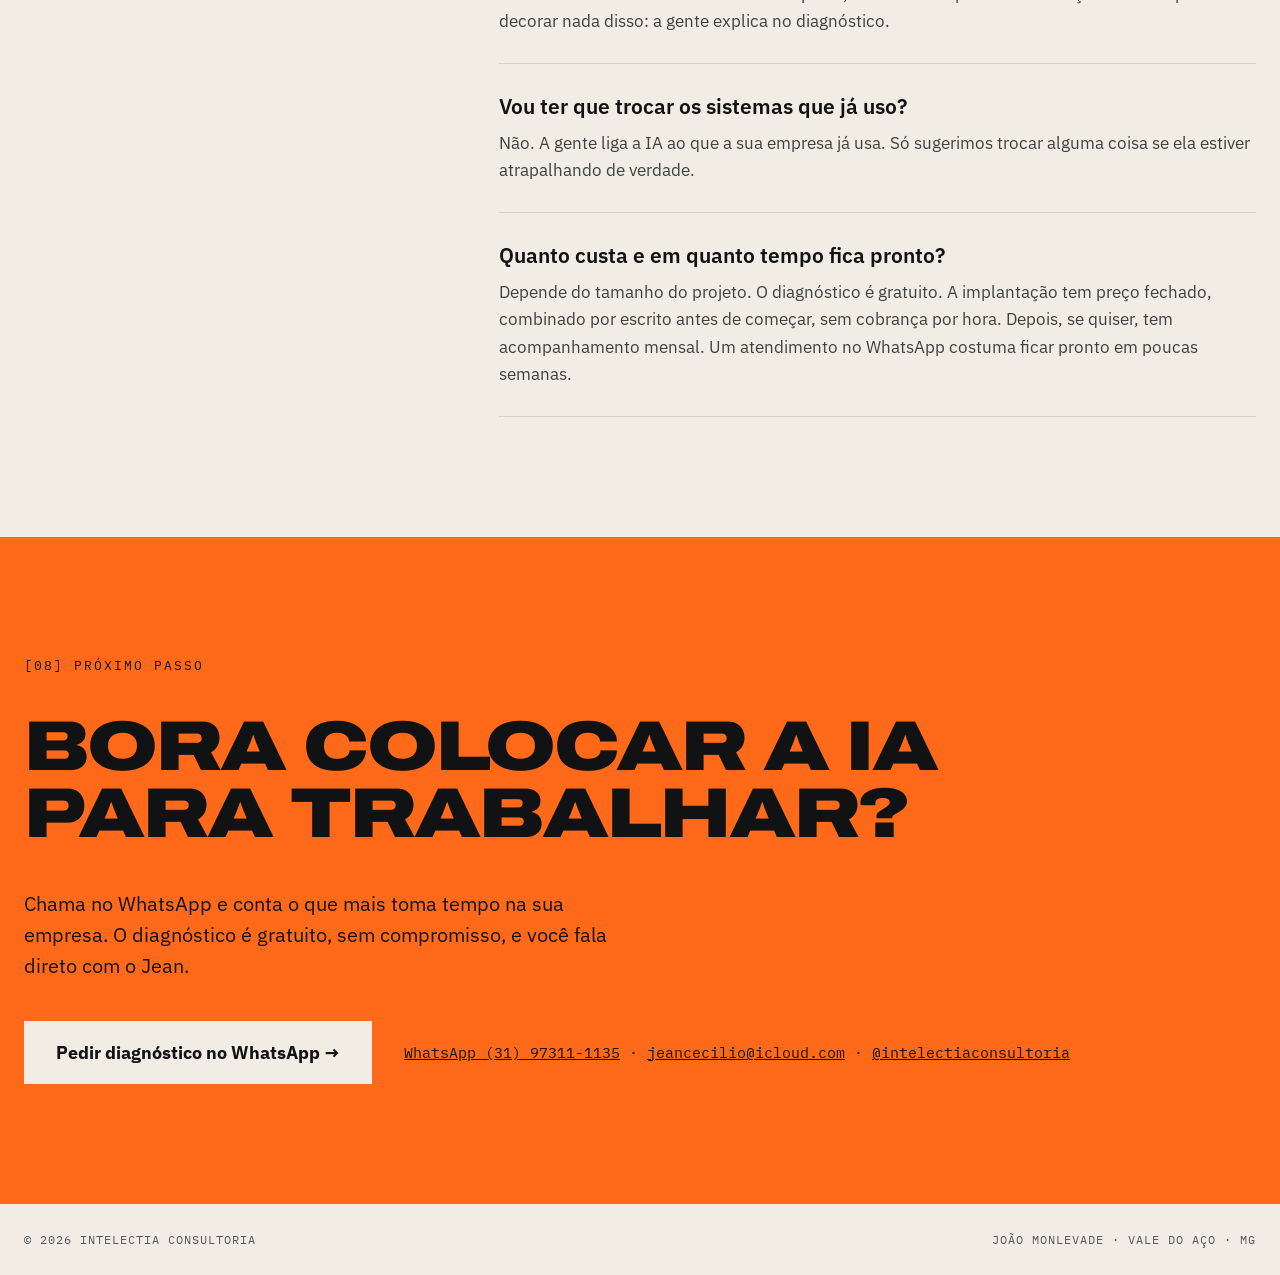
==== commit 700ec53a: "Seção do fundador com mais autoridade Texto e etiquetas passam a usar fatos do currículo do Jean, se" ====
--- a/index.html
+++ b/index.html
@@ -233,11 +233,15 @@
 <div class="about__text">
 <p class="label"><span class="secao-num"></span> Quem está por trás</p>
 <h2 class="h2 h2--about">Engenharia de ponta, com sotaque mineiro.</h2>
-<p class="about__bio">A Intelectia é do Jean Cecílio, estudante de Ciência da Computação e de Engenharia Elétrica, com foco em inteligência artificial e segurança da informação. A ideia é simples: levar para as empresas de João Monlevade e do Vale do Aço as ferramentas que as grandes já usam, explicadas sem enrolação e com atendimento olho no olho.</p>
+<p class="about__bio">A Intelectia é do Jean Cecílio. Passou pela UFMG e hoje cursa Ciência da Computação e Engenharia Elétrica, com foco em inteligência artificial e segurança da informação. Antes de vender tecnologia, passou seis anos gerindo uma empresa de varejo: vendas, compras, fiscal e estoque. Sabe como a IA funciona por dentro e como uma pequena empresa funciona por dentro.</p>
+<p class="about__bio">Constrói sistemas que estão no ar, como um e-commerce em produção e um painel de dados para varejo, e já apresentou pesquisa em congresso internacional. É essa engenharia que ele leva para as empresas de João Monlevade e do Vale do Aço, explicada sem enrolação e com atendimento olho no olho.</p>
 <div class="tags">
-<span class="tag">Atendimento presencial</span>
-<span class="tag">Ciência da Computação</span>
-<span class="tag">Segurança da informação</span>
+<span class="tag">Passagem pela UFMG</span>
+<span class="tag">6 anos gerindo empresa</span>
+<span class="tag">E-commerce em produção</span>
+<span class="tag">Artigo no SINGEP 2025</span>
+<span class="tag">Prótese controlada por sinais musculares</span>
+<span class="tag">3 menções honrosas na OBM</span>
 </div>
 <a href="https://jeancecilio.vercel.app" target="_blank" rel="noopener" class="about__link">Ver projetos e currículo do Jean →</a>
 </div>
